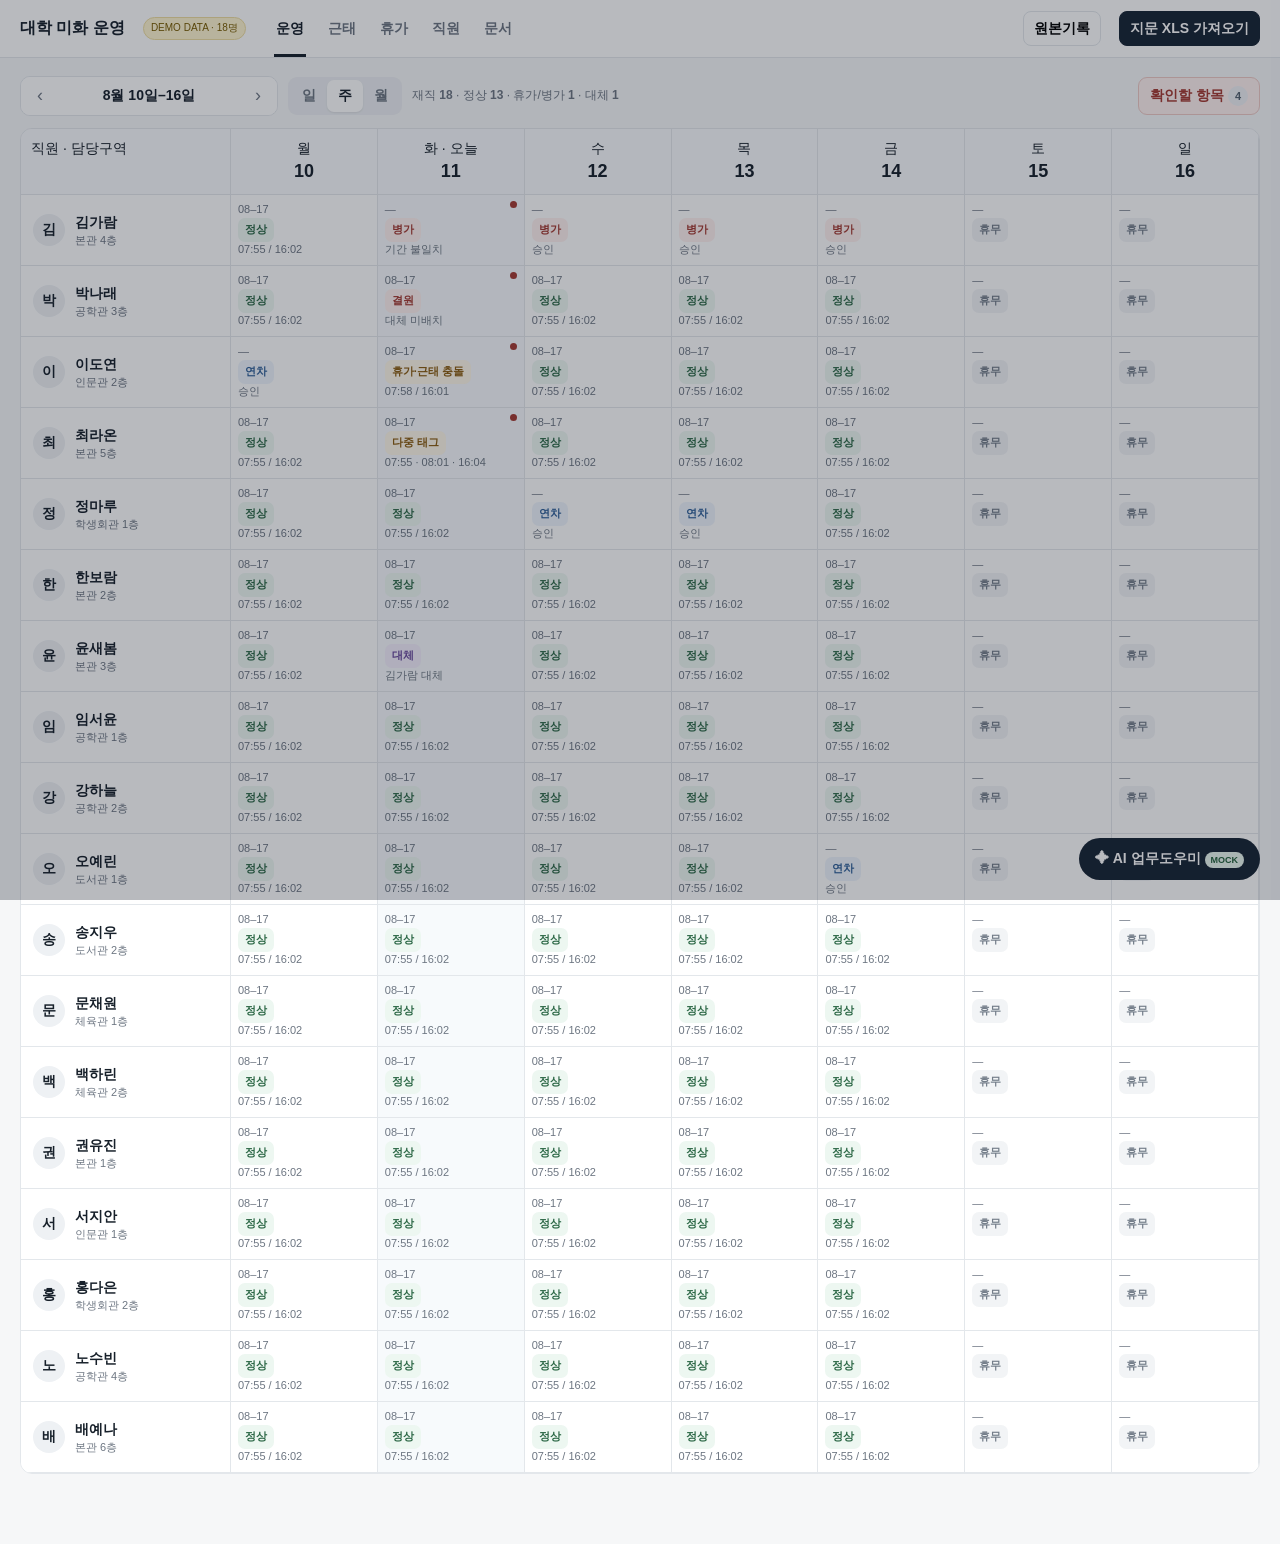
==== index.html @ 08e70015 "Add interactive ops console demo" ====
<!doctype html>
<html lang="ko">
<head>
<meta charset="utf-8">
<meta name="viewport" content="width=device-width,initial-scale=1">
<title>대학 미화 운영 · 공개 데모</title>
<style>
:root{--bg:#f6f7f8;--panel:#fff;--ink:#17202a;--muted:#6d7682;--line:#e3e7eb;--soft:#f8f9fb;--navy:#172433;--blue:#2f5f98;--bluebg:#edf4fb;--red:#a33a32;--redbg:#fff1ef;--amber:#8a5c10;--amberbg:#fff7e8;--green:#2c6846;--greenbg:#edf7f1;--purple:#68479b;--purplebg:#f3effb;--graybg:#f2f4f6}*{box-sizing:border-box}html,body{margin:0;background:var(--bg);color:var(--ink);font:14px/1.42 -apple-system,BlinkMacSystemFont,"Pretendard","Apple SD Gothic Neo","Malgun Gothic","Segoe UI",sans-serif}button,input,select,textarea{font:inherit}button{cursor:pointer}.top{position:sticky;top:0;z-index:40;min-height:58px;background:#fff;border-bottom:1px solid var(--line);display:flex;align-items:center;padding:0 20px;gap:18px}.brand{font-weight:850;font-size:16px;white-space:nowrap}.demo{font-size:10px;background:#fff5cf;color:#785b00;border:1px solid #eddda1;padding:3px 7px;border-radius:999px}.nav{display:flex;align-self:stretch}.nav button{border:0;background:transparent;padding:0 12px;color:var(--muted);font-weight:760;position:relative}.nav button.on{color:var(--ink)}.nav button.on:after{content:"";position:absolute;left:10px;right:10px;bottom:0;height:3px;background:var(--ink)}.spacer{flex:1}.topbtn,.btn{border:1px solid var(--line);background:#fff;border-radius:8px;padding:7px 10px;font-weight:750}.primary{background:var(--navy)!important;color:#fff!important;border-color:var(--navy)!important}.wrap{max-width:1540px;margin:auto;padding:18px 20px 70px}.page{display:none}.page.on{display:block}.toolbar{display:flex;align-items:center;gap:10px;margin-bottom:12px}.datebox{display:flex;align-items:center;background:#fff;border:1px solid var(--line);border-radius:10px;overflow:hidden;height:40px}.datebox button{border:0;background:#fff;width:38px;height:100%;font-size:18px;color:var(--muted)}.datebox strong{min-width:180px;text-align:center}.segment{display:flex;background:#eceff2;border-radius:9px;padding:3px}.segment button{border:0;background:transparent;border-radius:7px;padding:6px 11px;color:var(--muted);font-weight:750}.segment button.on{background:#fff;color:var(--ink);box-shadow:0 1px 2px rgba(0,0,0,.08)}.brief{font-size:12px;color:var(--muted)}.issuebtn{margin-left:auto;border:1px solid #edc9c4;background:var(--redbg);color:var(--red);border-radius:9px;padding:8px 11px;font-weight:800}.issuebtn.on{background:var(--red);color:#fff}.badge{display:inline-grid;place-items:center;min-width:20px;height:20px;border-radius:999px;font-size:11px;background:#edf0f3;color:#53606e;padding:0 6px}.panel{background:#fff;border:1px solid var(--line);border-radius:12px;overflow:hidden}.panelhead{display:flex;align-items:center;gap:12px;padding:13px 15px;border-bottom:1px solid var(--line)}.panelhead h1{font-size:15px;margin:0}.desc{font-size:12px;color:var(--muted)}.right{margin-left:auto;display:flex;gap:8px}.search{height:34px;border:1px solid var(--line);border-radius:8px;padding:0 10px}.board{overflow:auto}.weekgrid{min-width:1180px}.wrow{display:grid;grid-template-columns:210px repeat(7,minmax(132px,1fr));border-bottom:1px solid var(--line)}.whead{background:#fafbfc}.whead>div,.cell,.person{border-right:1px solid var(--line)}.whead>div{padding:10px;min-height:64px}.person{background:#fff;padding:10px 12px;display:flex;align-items:center;gap:10px;min-height:70px}.avatar{width:32px;height:32px;border-radius:50%;display:grid;place-items:center;background:#eef1f4;font-weight:850}.pname{font-weight:850}.zone,.shift,.punch,.sub{font-size:11px;color:var(--muted)}.dayhead{text-align:center}.dayhead .num{font-size:18px;font-weight:850}.cell{min-height:70px;padding:7px;position:relative;background:#fff}.today{background:#f7fafc!important}.pill,.tag{display:inline-flex;border-radius:7px;padding:4px 7px;font-size:11px;font-weight:800}.ok,.green{background:var(--greenbg);color:var(--green)}.leave,.blue{background:var(--bluebg);color:var(--blue)}.sick,.danger,.red{background:var(--redbg);color:var(--red)}.warn,.amber{background:var(--amberbg);color:var(--amber)}.replacement,.purple{background:var(--purplebg);color:var(--purple)}.off,.gray{background:var(--graybg);color:#737d89}.marker{position:absolute;right:7px;top:6px;width:7px;height:7px;border-radius:50%;background:var(--red)}.daily{display:grid;grid-template-columns:minmax(0,1fr) 290px}table{width:100%;border-collapse:collapse}th,td{padding:10px 11px;border-bottom:1px solid #edf0f3;text-align:left}th{font-size:11px;color:var(--muted);background:#fafbfc}.issueRow{background:#fffdfc}.dayaside{padding:15px;background:#fbfcfd}.statgrid{display:grid;grid-template-columns:1fr 1fr;gap:8px}.stat{background:#fff;border:1px solid var(--line);border-radius:9px;padding:10px}.stat b{font-size:19px;display:block}.todoitem{padding:9px 0;border-bottom:1px solid var(--line);font-size:12px}.monthwrap{padding:14px}.monthgrid{display:grid;grid-template-columns:repeat(7,1fr);border-top:1px solid var(--line);border-left:1px solid var(--line)}.mcell{min-height:100px;border-right:1px solid var(--line);border-bottom:1px solid var(--line);padding:8px;background:#fff}.mhead{min-height:auto;background:#fafbfc;text-align:center;font-size:11px;color:var(--muted)}.mnum{font-weight:850}.mchip{display:block;width:max-content;margin-top:4px;border-radius:5px;padding:3px 5px;font-size:10px}.summarybar{display:flex;border-bottom:1px solid var(--line)}.sum{padding:11px 15px;border-right:1px solid var(--line);min-width:105px}.sum b{display:block;font-size:18px}.sum span{font-size:11px;color:var(--muted)}.attgrid{overflow:auto}.attgrid table{min-width:1280px}.split{display:grid;grid-template-columns:minmax(0,1fr) 330px}.side{border-left:1px solid var(--line);padding:15px;background:#fbfcfd}.docgrid{display:grid;grid-template-columns:repeat(3,1fr);gap:10px;padding:14px}.doccard{border:1px solid var(--line);border-radius:10px;padding:13px}.docicon{width:34px;height:34px;border-radius:8px;background:#f0f3f6;display:grid;place-items:center;font-weight:850;margin-bottom:10px}.drawerwrap{position:fixed;inset:0;pointer-events:none;z-index:90}.drawerwrap.open{pointer-events:auto}.scrim{position:absolute;inset:0;background:rgba(16,24,40,.2)}.drawer{position:absolute;right:0;top:0;width:min(440px,100vw);height:100%;background:#fff;transform:translateX(100%);transition:.2s;display:flex;flex-direction:column}.drawerwrap.open .drawer{transform:none}.drawerhead{padding:18px;border-bottom:1px solid var(--line);display:flex}.close{margin-left:auto;border:0;background:transparent;font-size:24px}.drawerbody{padding:18px}.drawerfoot{margin-top:auto;border-top:1px solid var(--line);padding:14px 18px;display:flex;justify-content:flex-end;gap:8px}.box{border:1px solid var(--line);border-radius:9px;overflow:hidden}.kv{display:grid;grid-template-columns:105px 1fr}.kv div{padding:9px 10px;border-bottom:1px solid var(--line)}.kv .k{background:#fafbfc;color:var(--muted)}.alert{margin-top:14px;padding:11px;background:var(--redbg);border-left:3px solid var(--red)}#toast{position:fixed;left:50%;bottom:18px;transform:translateX(-50%);display:none;background:#172433;color:#fff;padding:8px 12px;border-radius:8px;z-index:120}.ai-fab{position:fixed;right:20px;bottom:20px;z-index:70;border:0;background:#172433;color:#fff;border-radius:999px;padding:11px 16px;font-weight:850}.free{font-size:9px;background:#e9f7ef;color:#24623c;border-radius:999px;padding:3px 6px}.ai-panel-wrap{position:fixed;inset:0;z-index:100;pointer-events:none}.ai-panel-wrap.open{pointer-events:auto}.ai-scrim{position:absolute;inset:0;background:rgba(17,24,39,.12)}.ai-panel{position:absolute;right:0;top:0;width:min(455px,100vw);height:100%;background:#fff;transform:translateX(100%);transition:.2s;display:flex;flex-direction:column}.ai-panel-wrap.open .ai-panel{transform:none}.ai-head{padding:14px 15px;border-bottom:1px solid var(--line)}.ai-head-top,.ai-provider{display:flex;align-items:center;gap:7px}.ai-provider{margin-top:10px}.provider-btn{border:1px solid var(--line);background:#fff;padding:6px 9px;border-radius:8px;font-size:11px;font-weight:800}.provider-btn.on{background:#f3f6f8}.local-state{margin-left:auto;font-size:10px;color:var(--green)}.ai-close{margin-left:auto;border:0;background:transparent;font-size:23px}.ai-context{padding:8px 13px;background:#fafbfc;border-bottom:1px solid var(--line)}.ctx{font-size:10px;border:1px solid var(--line);background:#fff;border-radius:999px;padding:3px 7px;margin-right:4px}.ai-chat{flex:1;overflow:auto;padding:14px}.msg{display:flex;margin-bottom:12px}.msg.user{justify-content:flex-end}.bubble{max-width:88%;padding:9px 11px;border-radius:12px;background:#f2f4f6}.msg.user .bubble{background:#172433;color:#fff}.tooltrace{margin:7px 0;border:1px solid var(--line);border-radius:8px;padding:7px;font-size:10px;color:var(--muted)}.ai-compose{border-top:1px solid var(--line);padding:10px}.quick{display:flex;gap:5px;overflow:auto;margin-bottom:7px}.quick button{white-space:nowrap;border:1px solid var(--line);background:#fff;border-radius:999px;padding:5px 8px;font-size:10px}.composebox{display:flex;gap:7px;border:1px solid var(--line);border-radius:10px;padding:7px}.composebox textarea{flex:1;border:0;outline:0;resize:none}.send{width:34px;border:0;border-radius:8px;background:#172433;color:#fff}.ai-note{font-size:9px;color:var(--muted);text-align:center;margin-top:6px}@media(max-width:900px){.top{flex-wrap:wrap;padding:8px 10px}.nav{order:3;width:100%;height:36px;overflow:auto}.nav button{white-space:nowrap}.topbtn{display:none}.wrap{padding:10px 10px 70px}.toolbar{flex-wrap:wrap}.brief{width:100%}.daily,.split{grid-template-columns:1fr}.side{border-left:0;border-top:1px solid var(--line)}.docgrid{grid-template-columns:1fr 1fr}}@media(max-width:620px){.panel{border-radius:0}.weekgrid{min-width:980px}.docgrid{grid-template-columns:1fr}.monthwrap{padding:8px}.mcell{min-height:72px;padding:5px}.mchip{font-size:9px}.summarybar{overflow:auto}.ai-panel{width:100vw}}
</style>
</head><body>
<header class="top"><div class="brand">대학 미화 운영</div><span class="demo">DEMO DATA · 18명</span><nav class="nav" id="topNav"><button class="on" data-page="ops">운영</button><button data-page="attendance">근태</button><button data-page="leave">휴가</button><button data-page="employees">직원</button><button data-page="docs">문서</button></nav><div class="spacer"></div><button class="topbtn" onclick="toast('원본 지문기록 보관함')">원본기록</button><button class="topbtn primary" onclick="toast('지문 XLS 가져오기')">지문 XLS 가져오기</button></header>
<main class="wrap">
<section class="page on" id="page-ops"><div class="toolbar"><div class="datebox"><button onclick="toast('이전 기간')">‹</button><strong id="periodTitle">8월 10일–16일</strong><button onclick="toast('다음 기간')">›</button></div><div class="segment" id="opsView"><button data-view="daily">일</button><button class="on" data-view="weekly">주</button><button data-view="monthly">월</button></div><div class="brief" id="opsBrief"></div><button class="issuebtn" id="issueBtn" onclick="toggleIssues()">확인할 항목 <span class="badge" id="issueCount">0</span></button></div><div id="opsContent"></div></section>
<section class="page" id="page-attendance"><div class="toolbar"><div class="datebox"><button onclick="toast('이전 달')">‹</button><strong>2026년 8월</strong><button onclick="toast('다음 달')">›</button></div><div class="brief">지문 원본 → 자동판정 → 관리자 보정 → 제출용 출근부</div><button class="issuebtn" onclick="toast('근태 이상만 필터')">이상 <span class="badge">7</span></button></div><section class="panel"><div class="summarybar"><div class="sum"><b>18</b><span>재직자</span></div><div class="sum"><b>386</b><span>정상 근무일</span></div><div class="sum"><b>12</b><span>연차</span></div><div class="sum"><b>8</b><span>병가</span></div><div class="sum"><b>7</b><span>확인 필요</span></div></div><div class="panelhead"><div><h1>8월 월간 근태</h1><div class="desc">직원별 월간 결과</div></div><div class="right"><button class="btn" onclick="toast('목업: 근태 검증 다시 실행')">검증 다시 실행</button><button class="btn primary" onclick="toast('목업: 출근부 XLS 생성')">출근부 XLS 생성</button></div></div><div class="attgrid" id="attendanceGrid"></div></section></section>
<section class="page" id="page-leave"><div class="toolbar"><div class="datebox"><button onclick="toast('이전 달')">‹</button><strong>2026년 8월</strong><button onclick="toast('다음 달')">›</button></div><div class="brief">신청 → 증빙 확인 → 승인 → 복귀</div><button class="btn primary" style="margin-left:auto" onclick="toast('새 휴가 등록')">+ 휴가 등록</button></div><section class="panel"><div class="summarybar"><div class="sum"><b>6</b><span>진행중</span></div><div class="sum"><b>2</b><span>승인대기</span></div><div class="sum"><b>1</b><span>증빙 불일치</span></div><div class="sum"><b>12.5일</b><span>8월 연차</span></div></div><div class="panelhead"><h1>휴가 · 병가</h1></div><table><thead><tr><th>직원</th><th>구분</th><th>기간</th><th>일수</th><th>증빙</th><th>상태</th></tr></thead><tbody><tr class="issueRow" onclick="openGeneric('김가람 · 병가','증빙기간 불일치','병가 신청 8/4~9/11 · 진단서 8/4~8/31','신청기간 또는 증빙기간을 확인해야 합니다.')"><td><b>김가람</b><div class="sub">본관 4층</div></td><td><span class="tag red">병가</span></td><td>8/4–9/11</td><td>39일</td><td>진단서 4주</td><td><span class="tag red">확인 필요</span></td></tr><tr><td><b>정마루</b></td><td><span class="tag blue">연차</span></td><td>8/12–8/13</td><td>2일</td><td>—</td><td><span class="tag green">승인</span></td></tr><tr><td><b>오예린</b></td><td><span class="tag blue">연차</span></td><td>8/14</td><td>1일</td><td>—</td><td><span class="tag green">승인</span></td></tr><tr><td><b>권유진</b></td><td><span class="tag blue">반차</span></td><td>8/18 오후</td><td>0.5일</td><td>—</td><td><span class="tag amber">승인대기</span></td></tr></tbody></table></section></section>
<section class="page" id="page-employees"><div class="toolbar"><div class="brief"><b>재직자 18명</b> · 대체인력 4명 · 퇴직자 3명</div><button class="btn primary" style="margin-left:auto" onclick="toast('직원 등록')">+ 직원 등록</button></div><section class="panel"><div class="panelhead"><h1>직원</h1></div><table><thead><tr><th>직원</th><th>담당구역</th><th>입사일</th><th>계약만료</th><th>연차 잔여</th><th>상태</th><th>지문슬롯</th></tr></thead><tbody id="employeeTable"></tbody></table></section></section>
<section class="page" id="page-docs"><section class="panel"><div class="panelhead"><h1>문서</h1></div><div class="docgrid"><div class="doccard"><div class="docicon">재</div><h3>재직증명서</h3><p>직원 선택 → 현재 인사정보로 생성</p><button class="btn primary" onclick="toast('재직증명서 생성')">생성</button></div><div class="doccard"><div class="docicon">근</div><h3>근로계약서</h3><p>조건 검토 후 생성</p><button class="btn" onclick="toast('계약서 검토')">검토</button></div><div class="doccard"><div class="docicon">휴</div><h3>휴가대장</h3><p>선택 월의 승인 휴가 XLS</p><button class="btn primary" onclick="toast('8월 휴가대장 생성')">생성</button></div><div class="doccard"><div class="docicon">대</div><h3>대체근무 확인서</h3><p>대체자·구역 자동 반영</p><button class="btn primary" onclick="toast('대체근무 확인서 생성')">생성</button></div><div class="doccard"><div class="docicon">출</div><h3>월 출근부</h3><p>검증 근태에서 XLS 생성</p><button class="btn primary" onclick="toast('월 출근부 생성')">생성</button></div><div class="doccard"><div class="docicon">입</div><h3>입사서류 패킷</h3><p>직원 기본정보 재사용</p><button class="btn" onclick="toast('입사서류 패킷')">열기</button></div></div></section></section>
</main>
<div class="drawerwrap" id="drawerWrap"><div class="scrim" onclick="closeDrawer()"></div><aside class="drawer"><div class="drawerhead"><div><h2 id="dtitle"></h2><p id="dsub"></p></div><button class="close" onclick="closeDrawer()">×</button></div><div class="drawerbody" id="dbody"></div><div class="drawerfoot" id="dfoot"></div></aside></div><div id="toast"></div>
<button class="ai-fab" onclick="openAI()">✦ AI 업무도우미 <span class="free">MOCK</span></button><div class="ai-panel-wrap" id="aiWrap"><div class="ai-scrim" onclick="closeAI()"></div><aside class="ai-panel"><div class="ai-head"><div class="ai-head-top"><h2>AI 업무도우미</h2><div class="local-state" id="localState">데모 응답</div><button class="ai-close" onclick="closeAI()">×</button></div><div class="ai-provider"><button class="provider-btn on" data-provider="claude" onclick="setProvider('claude')">Claude</button><button class="provider-btn" data-provider="codex" onclick="setProvider('codex')">GPT · Codex</button></div></div><div class="ai-context"><span class="ctx">운영</span><span class="ctx">직원 18명</span></div><div class="ai-chat" id="aiChat"><div class="msg ai"><div class="bubble">현재 목데이터를 기준으로 답합니다. 예: “오늘 결원 있어?”</div></div></div><div class="ai-compose"><div class="quick"><button onclick="askQuick('오늘 결원과 대체 현황 알려줘')">오늘 결원</button><button onclick="askQuick('확인 필요한 항목만 정리해줘')">확인 필요</button><button onclick="askQuick('김가람 병가에서 뭐가 문제야?')">병가 확인</button><button onclick="askQuick('오늘 업무 보고 문장 써줘')">업무보고</button></div><div class="composebox"><textarea id="aiInput" placeholder="예: 오늘 결원 있어?"></textarea><button class="send" onclick="sendAI()">↑</button></div><div class="ai-note">공개 데모 · 실제 Claude/GPT 연결 아님</div></div></aside></div>
<script>
const days=[{date:'8/10',dow:'월',num:10},{date:'8/11',dow:'화 · 오늘',num:11,today:true},{date:'8/12',dow:'수',num:12},{date:'8/13',dow:'목',num:13},{date:'8/14',dow:'금',num:14},{date:'8/15',dow:'토',num:15},{date:'8/16',dow:'일',num:16}];
function N(p='07:55 / 16:02'){return {type:'ok',label:'정상',punch:p,shift:'08–17'}}function L(){return {type:'leave',label:'연차',punch:'승인',shift:'—'}}function S(){return {type:'sick',label:'병가',punch:'승인',shift:'—'}}function R(p='대체근무'){return {type:'replacement',label:'대체',punch:p,shift:'08–17'}}function O(){return {type:'off',label:'휴무',punch:'',shift:'—'}}function I(type,label,punch,detail){return {type,label,punch,detail,issue:true,shift:type==='sick'?'—':'08–17'}}
const employees=[{name:'김가람',zone:'본관 4층',hire:'2024-03-01',end:'2026-12-31',leave:5,slot:'001',state:'병가',cells:[N(),I('sick','병가','기간 불일치','병가 신청 8/4~9/11 · 진단서 8/4~8/31'),S(),S(),S(),O(),O()]},{name:'박나래',zone:'공학관 3층',hire:'2023-09-01',end:'2026-12-31',leave:8.5,slot:'002',state:'재직',cells:[N(),I('danger','결원','대체 미배치','예정 08:00–17:00 · 지문 없음'),N(),N(),N(),O(),O()]},{name:'이도연',zone:'인문관 2층',hire:'2024-01-15',end:'2026-12-31',leave:6,slot:'003',state:'재직',cells:[L(),I('warn','휴가·근태 충돌','07:58 / 16:01','승인 연차 1일인데 지문기록 존재'),N(),N(),N(),O(),O()]},{name:'최라온',zone:'본관 5층',hire:'2022-06-01',end:'2026-12-31',leave:11,slot:'004',state:'재직',cells:[N(),I('warn','다중 태그','07:55 · 08:01 · 16:04','20분 이내 재태그 후보 포함 · 원본 보존'),N(),N(),N(),O(),O()]},{name:'정마루',zone:'학생회관 1층',hire:'2025-02-01',end:'2027-01-31',leave:4,slot:'005',state:'재직',cells:[N(),N(),L(),L(),N(),O(),O()]},{name:'한보람',zone:'본관 2층',hire:'2023-01-02',end:'2026-12-31',leave:9,slot:'006',state:'재직',cells:[N(),N(),N(),N(),N(),O(),O()]},{name:'윤새봄',zone:'본관 3층',hire:'2025-04-01',end:'2027-03-31',leave:3.5,slot:'007',state:'대체',cells:[N(),R('김가람 대체'),N(),N(),N(),O(),O()]},{name:'임서윤',zone:'공학관 1층',hire:'2024-07-01',end:'2026-12-31',leave:7,slot:'008',state:'재직',cells:[N(),N(),N(),N(),N(),O(),O()]},{name:'강하늘',zone:'공학관 2층',hire:'2021-03-01',end:'2026-12-31',leave:12,slot:'009',state:'재직',cells:[N(),N(),N(),N(),N(),O(),O()]},{name:'오예린',zone:'도서관 1층',hire:'2022-11-01',end:'2026-12-31',leave:4.5,slot:'010',state:'재직',cells:[N(),N(),N(),N(),L(),O(),O()]},{name:'송지우',zone:'도서관 2층',hire:'2024-05-01',end:'2026-12-31',leave:6,slot:'011',state:'재직',cells:[N(),N(),N(),N(),N(),O(),O()]},{name:'문채원',zone:'체육관 1층',hire:'2023-08-01',end:'2026-12-31',leave:8,slot:'012',state:'재직',cells:[N(),N(),N(),N(),N(),O(),O()]},{name:'백하린',zone:'체육관 2층',hire:'2025-01-01',end:'2026-12-31',leave:4,slot:'013',state:'재직',cells:[N(),N(),N(),N(),N(),O(),O()]},{name:'권유진',zone:'본관 1층',hire:'2020-03-01',end:'2026-12-31',leave:14,slot:'014',state:'재직',cells:[N(),N(),N(),N(),N(),O(),O()]},{name:'서지안',zone:'인문관 1층',hire:'2024-09-01',end:'2026-12-31',leave:6.5,slot:'015',state:'재직',cells:[N(),N(),N(),N(),N(),O(),O()]},{name:'홍다은',zone:'학생회관 2층',hire:'2022-04-01',end:'2026-12-31',leave:10,slot:'016',state:'재직',cells:[N(),N(),N(),N(),N(),O(),O()]},{name:'노수빈',zone:'공학관 4층',hire:'2025-06-01',end:'2027-05-31',leave:2,slot:'017',state:'재직',cells:[N(),N(),N(),N(),N(),O(),O()]},{name:'배예나',zone:'본관 6층',hire:'2021-12-01',end:'2026-12-31',leave:9.5,slot:'018',state:'재직',cells:[N(),N(),N(),N(),N(),O(),O()]}];
let opsMode='weekly',issuesOnly=false,selectedDay=1;function renderOps(){document.querySelectorAll('#opsView button').forEach(b=>b.classList.toggle('on',b.dataset.view===opsMode));document.getElementById('periodTitle').textContent=opsMode==='daily'?'8월 11일 화요일':opsMode==='weekly'?'8월 10일–16일':'2026년 8월';let c=employees.map(e=>e.cells[selectedDay]);document.getElementById('opsBrief').innerHTML=`재직 <b>18</b> · 정상 <b>${c.filter(x=>x.type==='ok').length}</b> · 휴가/병가 <b>${c.filter(x=>['leave','sick'].includes(x.type)).length}</b> · 대체 <b>${c.filter(x=>x.type==='replacement').length}</b>`;document.getElementById('issueCount').textContent=employees.reduce((n,e)=>n+e.cells.filter(x=>x.issue).length,0);document.getElementById('issueBtn').classList.toggle('on',issuesOnly);opsMode==='weekly'?renderWeekly():opsMode==='daily'?renderDaily():renderMonthly()}
function renderWeekly(){let list=employees.filter(e=>!issuesOnly||e.cells.some(c=>c.issue)),h='<section class="panel board"><div class="weekgrid"><div class="wrow whead"><div>직원 · 담당구역</div>';days.forEach(d=>h+=`<div class="dayhead ${d.today?'today':''}"><div>${d.dow}</div><div class="num">${d.num}</div></div>`);h+='</div>';list.forEach(e=>{h+=`<div class="wrow"><div class="person"><div class="avatar">${e.name[0]}</div><div><div class="pname">${e.name}</div><div class="zone">${e.zone}</div></div></div>`;e.cells.forEach((c,i)=>h+=`<div class="cell ${days[i].today?'today':''}" onclick='openCell(${JSON.stringify(e.name)},${JSON.stringify(e.zone)},${i},${JSON.stringify(c)})'>${c.issue?'<span class="marker"></span>':''}<div class="shift">${c.shift}</div><span class="pill ${c.type}">${c.label}</span><div class="punch">${c.punch||''}</div></div>`);h+='</div>'});document.getElementById('opsContent').innerHTML=h+'</div></section>'}
function renderDaily(){let rows=employees.filter(e=>!issuesOnly||e.cells[selectedDay].issue).sort((a,b)=>(b.cells[selectedDay].issue?1:0)-(a.cells[selectedDay].issue?1:0)),h='<section class="panel daily"><div><div class="panelhead"><h1>8월 11일 화요일</h1></div><table><thead><tr><th>직원</th><th>구역</th><th>예정</th><th>실제</th><th>상태</th></tr></thead><tbody>';rows.forEach(e=>{let c=e.cells[selectedDay];h+=`<tr class="${c.issue?'issueRow':''}" onclick='openCell(${JSON.stringify(e.name)},${JSON.stringify(e.zone)},${selectedDay},${JSON.stringify(c)})'><td><b>${e.name}</b></td><td>${e.zone}</td><td>${c.shift}</td><td>${c.punch||'—'}</td><td><span class="tag ${c.issue?'red':c.type==='ok'?'green':c.type==='replacement'?'purple':'amber'}">${c.label}</span></td></tr>`});h+='</tbody></table></div><aside class="dayaside"><div class="statgrid"><div class="stat"><b>18</b><span>예정 인원</span></div><div class="stat"><b>4</b><span>확인 필요</span></div><div class="stat"><b>1</b><span>병가</span></div><div class="stat"><b>1</b><span>대체</span></div></div><div class="todoitem"><b>김가람</b><br>병가 기간 확인</div><div class="todoitem"><b>박나래</b><br>대체인력 배정</div><div class="todoitem"><b>이도연</b><br>휴가·근태 충돌 확인</div><div class="todoitem"><b>최라온</b><br>다중태그 확인</div></aside></section>';document.getElementById('opsContent').innerHTML=h}
const monthStats={3:{leave:1},4:{leave:2},5:{issue:1},10:{leave:1},11:{issue:4,replace:1},12:{leave:1},13:{leave:1},14:{leave:1},17:{issue:1},18:{leave:1},20:{sick:1},21:{sick:1},24:{issue:2},27:{leave:1},28:{leave:1},31:{issue:1}};function renderMonthly(){let h='<section class="panel"><div class="monthwrap"><div class="monthgrid">';['일','월','화','수','목','금','토'].forEach(d=>h+=`<div class="mcell mhead">${d}</div>`);for(let i=0;i<6;i++)h+='<div class="mcell"></div>';for(let d=1;d<=31;d++){let s=monthStats[d]||{};h+=`<div class="mcell ${d===11?'today':''}"><div class="mnum">${d}</div>${s.issue?`<span class="mchip red">확인 ${s.issue}</span>`:''}${s.leave?`<span class="mchip blue">휴가 ${s.leave}</span>`:''}${s.sick?`<span class="mchip red">병가 ${s.sick}</span>`:''}${s.replace?`<span class="mchip purple">대체 ${s.replace}</span>`:''}</div>`}document.getElementById('opsContent').innerHTML=h+'</div></div></section>'}
document.querySelectorAll('#opsView button').forEach(b=>b.onclick=()=>{opsMode=b.dataset.view;renderOps()});function toggleIssues(){issuesOnly=!issuesOnly;renderOps()}
function renderAttendance(){let h='<table><thead><tr><th>직원</th>';for(let d=1;d<=31;d++)h+=`<th>${d}</th>`;h+='<th>확인</th></tr></thead><tbody>';employees.slice(0,10).forEach((e,idx)=>{h+=`<tr><td><b>${e.name}</b></td>`;for(let d=1;d<=31;d++){let v=(new Date(2026,7,d).getDay()===0||new Date(2026,7,d).getDay()===6)?'—':'정';if(idx===0&&d>=4&&d<=14)v='병';if(idx===2&&d===11)v='!';if(idx===4&&(d===12||d===13))v='휴';if(idx===9&&d===14)v='휴';h+=`<td onclick="toast('${e.name} · 8/${d}')">${v}</td>`}h+=`<td>${idx<4?1:0}</td></tr>`});document.getElementById('attendanceGrid').innerHTML=h+'</tbody></table>'}
function renderEmployees(){document.getElementById('employeeTable').innerHTML=employees.map(e=>`<tr onclick="openGeneric('${e.name}','${e.zone}','입사 ${e.hire} · 계약 ${e.end}','연차 ${e.leave}일 · 지문 ${e.slot}')"><td><b>${e.name}</b></td><td>${e.zone}</td><td>${e.hire}</td><td>${e.end}</td><td>${e.leave}일</td><td><span class="tag ${e.state==='병가'?'red':e.state==='대체'?'purple':'green'}">${e.state}</span></td><td>${e.slot}</td></tr>`).join('')}
document.querySelectorAll('#topNav button').forEach(b=>b.onclick=()=>{document.querySelectorAll('#topNav button').forEach(x=>x.classList.remove('on'));b.classList.add('on');document.querySelectorAll('.page').forEach(p=>p.classList.remove('on'));document.getElementById('page-'+b.dataset.page).classList.add('on')});
function openCell(name,zone,i,c){dtitle.textContent=name;dsub.textContent=`${days[i].date} · ${zone}`;dbody.innerHTML=`<div class="box"><div class="kv"><div class="k">예정</div><div>${c.shift}</div><div class="k">상태</div><div><b>${c.label}</b></div><div class="k">기록</div><div>${c.punch||'—'}</div></div></div>${c.issue?`<div class="alert"><b>확인 필요</b><br>${c.detail}</div>`:''}`;dfoot.innerHTML='<button class="btn" onclick="closeDrawer()">닫기</button><button class="btn primary" onclick="toast(\'목업: 조치\')">조치하기</button>';drawerWrap.classList.add('open')}function openGeneric(title,sub,main,note){dtitle.textContent=title;dsub.textContent=sub;dbody.innerHTML=`<div class="box"><div class="kv"><div class="k">정보</div><div>${main}</div><div class="k">메모</div><div>${note}</div></div></div>`;drawerWrap.classList.add('open')}function closeDrawer(){drawerWrap.classList.remove('open')}function toast(t){let e=document.getElementById('toast');e.textContent=t;e.style.display='block';setTimeout(()=>e.style.display='none',1200)}
function openAI(){aiWrap.classList.add('open')}function closeAI(){aiWrap.classList.remove('open')}function setProvider(p){document.querySelectorAll('.provider-btn').forEach(b=>b.classList.toggle('on',b.dataset.provider===p));localState.textContent=p==='claude'?'Claude 데모':'GPT/Codex 데모'}function askQuick(q){aiInput.value=q;sendAI()}function sendAI(){let q=aiInput.value.trim();if(!q)return;aiChat.innerHTML+=`<div class="msg user"><div class="bubble">${q}</div></div>`;aiInput.value='';let a='현재 목데이터 기준으로 확인했습니다.',tool='get_current_view()';if(q.includes('결원')||q.includes('대체')){a='오늘 미배치 결원은 <b>1건</b>입니다. 박나래 담당 공학관 3층에 대체인력이 아직 배정되지 않았습니다.';tool='get_replacement_status()'}else if(q.includes('확인')){a='<b>4건</b>입니다. 김가람 병가 증빙기간, 박나래 결원, 이도연 휴가·근태 충돌, 최라온 다중 태그입니다.';tool='get_issues()'}else if(q.includes('김가람')||q.includes('병가')){a='김가람의 병가 신청은 8/4–9/11인데 진단서는 8/4–8/31까지입니다. 추가 증빙 또는 신청기간 정정이 필요합니다.';tool='get_leave(김가람)'}else if(q.includes('보고')){a='<b>업무보고 초안</b><br>8월 11일 병가 증빙 불일치 1건, 결원·대체 미배치 1건, 휴가·근태 충돌 1건, 다중 지문기록 1건을 확인하여 조치 중입니다.';tool='get_daily_summary()'}setTimeout(()=>{aiChat.innerHTML+=`<div class="msg ai"><div class="bubble"><div class="tooltrace">${tool}</div>${a}</div></div>`;aiChat.scrollTop=aiChat.scrollHeight},180)}aiInput.addEventListener('keydown',e=>{if(e.key==='Enter'&&!e.shiftKey){e.preventDefault();sendAI()}});renderOps();renderAttendance();renderEmployees();
</script></body></html>
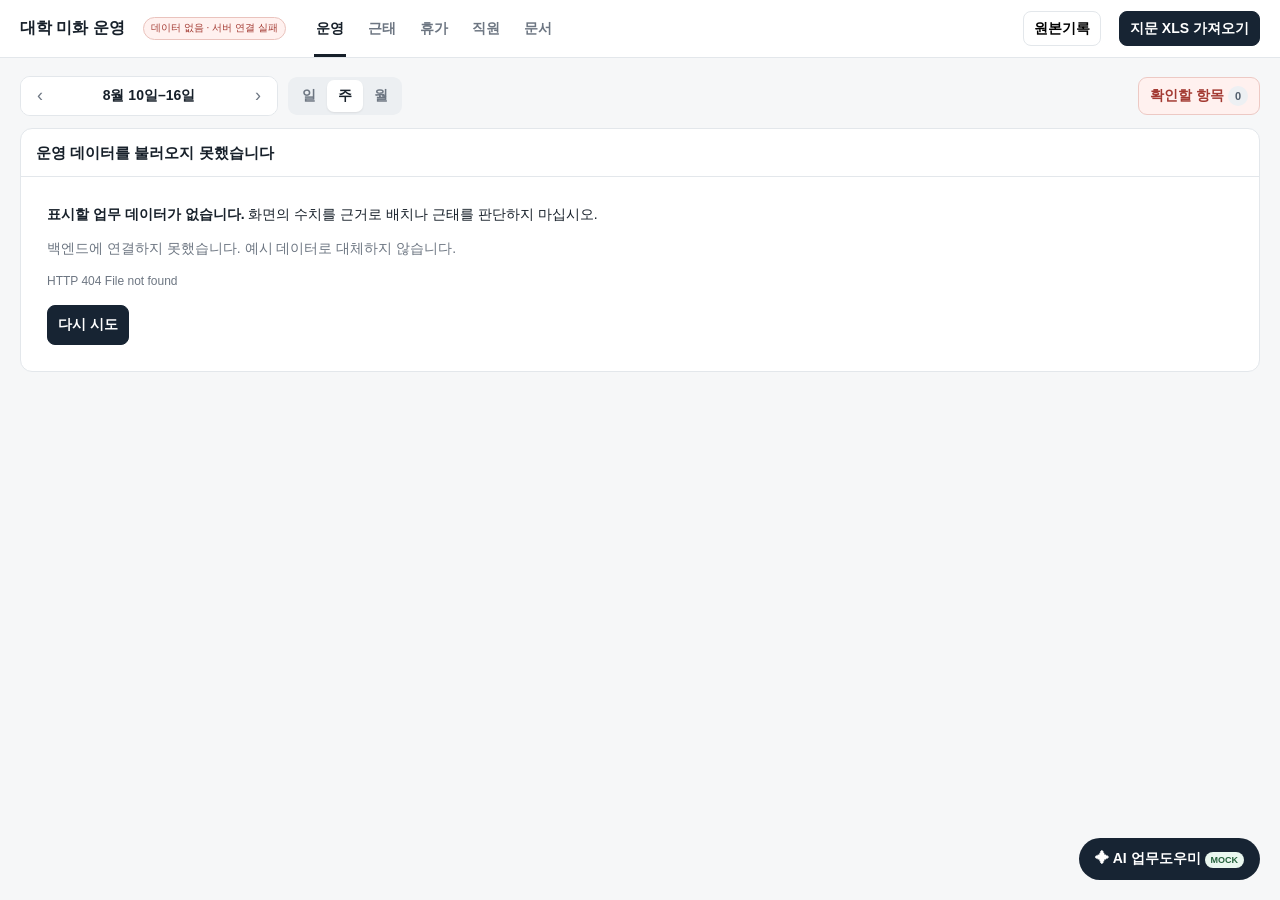
==== commit d7cfb9fc: "feat(phase2): serve the console from the backend, with explicit data modes The UI is unchanged; its " ====
--- a/index.html
+++ b/index.html
@@ -7,6 +7,7 @@
 <style>
 :root{--bg:#f6f7f8;--panel:#fff;--ink:#17202a;--muted:#6d7682;--line:#e3e7eb;--soft:#f8f9fb;--navy:#172433;--blue:#2f5f98;--bluebg:#edf4fb;--red:#a33a32;--redbg:#fff1ef;--amber:#8a5c10;--amberbg:#fff7e8;--green:#2c6846;--greenbg:#edf7f1;--purple:#68479b;--purplebg:#f3effb;--graybg:#f2f4f6}*{box-sizing:border-box}html,body{margin:0;background:var(--bg);color:var(--ink);font:14px/1.42 -apple-system,BlinkMacSystemFont,"Pretendard","Apple SD Gothic Neo","Malgun Gothic","Segoe UI",sans-serif}button,input,select,textarea{font:inherit}button{cursor:pointer}.top{position:sticky;top:0;z-index:40;min-height:58px;background:#fff;border-bottom:1px solid var(--line);display:flex;align-items:center;padding:0 20px;gap:18px}.brand{font-weight:850;font-size:16px;white-space:nowrap}.demo{font-size:10px;background:#fff5cf;color:#785b00;border:1px solid #eddda1;padding:3px 7px;border-radius:999px}.nav{display:flex;align-self:stretch}.nav button{border:0;background:transparent;padding:0 12px;color:var(--muted);font-weight:760;position:relative}.nav button.on{color:var(--ink)}.nav button.on:after{content:"";position:absolute;left:10px;right:10px;bottom:0;height:3px;background:var(--ink)}.spacer{flex:1}.topbtn,.btn{border:1px solid var(--line);background:#fff;border-radius:8px;padding:7px 10px;font-weight:750}.primary{background:var(--navy)!important;color:#fff!important;border-color:var(--navy)!important}.wrap{max-width:1540px;margin:auto;padding:18px 20px 70px}.page{display:none}.page.on{display:block}.toolbar{display:flex;align-items:center;gap:10px;margin-bottom:12px}.datebox{display:flex;align-items:center;background:#fff;border:1px solid var(--line);border-radius:10px;overflow:hidden;height:40px}.datebox button{border:0;background:#fff;width:38px;height:100%;font-size:18px;color:var(--muted)}.datebox strong{min-width:180px;text-align:center}.segment{display:flex;background:#eceff2;border-radius:9px;padding:3px}.segment button{border:0;background:transparent;border-radius:7px;padding:6px 11px;color:var(--muted);font-weight:750}.segment button.on{background:#fff;color:var(--ink);box-shadow:0 1px 2px rgba(0,0,0,.08)}.brief{font-size:12px;color:var(--muted)}.issuebtn{margin-left:auto;border:1px solid #edc9c4;background:var(--redbg);color:var(--red);border-radius:9px;padding:8px 11px;font-weight:800}.issuebtn.on{background:var(--red);color:#fff}.badge{display:inline-grid;place-items:center;min-width:20px;height:20px;border-radius:999px;font-size:11px;background:#edf0f3;color:#53606e;padding:0 6px}.panel{background:#fff;border:1px solid var(--line);border-radius:12px;overflow:hidden}.panelhead{display:flex;align-items:center;gap:12px;padding:13px 15px;border-bottom:1px solid var(--line)}.panelhead h1{font-size:15px;margin:0}.desc{font-size:12px;color:var(--muted)}.right{margin-left:auto;display:flex;gap:8px}.search{height:34px;border:1px solid var(--line);border-radius:8px;padding:0 10px}.board{overflow:auto}.weekgrid{min-width:1180px}.wrow{display:grid;grid-template-columns:210px repeat(7,minmax(132px,1fr));border-bottom:1px solid var(--line)}.whead{background:#fafbfc}.whead>div,.cell,.person{border-right:1px solid var(--line)}.whead>div{padding:10px;min-height:64px}.person{background:#fff;padding:10px 12px;display:flex;align-items:center;gap:10px;min-height:70px}.avatar{width:32px;height:32px;border-radius:50%;display:grid;place-items:center;background:#eef1f4;font-weight:850}.pname{font-weight:850}.zone,.shift,.punch,.sub{font-size:11px;color:var(--muted)}.dayhead{text-align:center}.dayhead .num{font-size:18px;font-weight:850}.cell{min-height:70px;padding:7px;position:relative;background:#fff}.today{background:#f7fafc!important}.pill,.tag{display:inline-flex;border-radius:7px;padding:4px 7px;font-size:11px;font-weight:800}.ok,.green{background:var(--greenbg);color:var(--green)}.leave,.blue{background:var(--bluebg);color:var(--blue)}.sick,.danger,.red{background:var(--redbg);color:var(--red)}.warn,.amber{background:var(--amberbg);color:var(--amber)}.replacement,.purple{background:var(--purplebg);color:var(--purple)}.off,.gray{background:var(--graybg);color:#737d89}.marker{position:absolute;right:7px;top:6px;width:7px;height:7px;border-radius:50%;background:var(--red)}.daily{display:grid;grid-template-columns:minmax(0,1fr) 290px}table{width:100%;border-collapse:collapse}th,td{padding:10px 11px;border-bottom:1px solid #edf0f3;text-align:left}th{font-size:11px;color:var(--muted);background:#fafbfc}.issueRow{background:#fffdfc}.dayaside{padding:15px;background:#fbfcfd}.statgrid{display:grid;grid-template-columns:1fr 1fr;gap:8px}.stat{background:#fff;border:1px solid var(--line);border-radius:9px;padding:10px}.stat b{font-size:19px;display:block}.todoitem{padding:9px 0;border-bottom:1px solid var(--line);font-size:12px}.monthwrap{padding:14px}.monthgrid{display:grid;grid-template-columns:repeat(7,1fr);border-top:1px solid var(--line);border-left:1px solid var(--line)}.mcell{min-height:100px;border-right:1px solid var(--line);border-bottom:1px solid var(--line);padding:8px;background:#fff}.mhead{min-height:auto;background:#fafbfc;text-align:center;font-size:11px;color:var(--muted)}.mnum{font-weight:850}.mchip{display:block;width:max-content;margin-top:4px;border-radius:5px;padding:3px 5px;font-size:10px}.summarybar{display:flex;border-bottom:1px solid var(--line)}.sum{padding:11px 15px;border-right:1px solid var(--line);min-width:105px}.sum b{display:block;font-size:18px}.sum span{font-size:11px;color:var(--muted)}.attgrid{overflow:auto}.attgrid table{min-width:1280px}.split{display:grid;grid-template-columns:minmax(0,1fr) 330px}.side{border-left:1px solid var(--line);padding:15px;background:#fbfcfd}.docgrid{display:grid;grid-template-columns:repeat(3,1fr);gap:10px;padding:14px}.doccard{border:1px solid var(--line);border-radius:10px;padding:13px}.docicon{width:34px;height:34px;border-radius:8px;background:#f0f3f6;display:grid;place-items:center;font-weight:850;margin-bottom:10px}.drawerwrap{position:fixed;inset:0;pointer-events:none;z-index:90}.drawerwrap.open{pointer-events:auto}.scrim{position:absolute;inset:0;background:rgba(16,24,40,.2)}.drawer{position:absolute;right:0;top:0;width:min(440px,100vw);height:100%;background:#fff;transform:translateX(100%);transition:.2s;display:flex;flex-direction:column}.drawerwrap.open .drawer{transform:none}.drawerhead{padding:18px;border-bottom:1px solid var(--line);display:flex}.close{margin-left:auto;border:0;background:transparent;font-size:24px}.drawerbody{padding:18px}.drawerfoot{margin-top:auto;border-top:1px solid var(--line);padding:14px 18px;display:flex;justify-content:flex-end;gap:8px}.box{border:1px solid var(--line);border-radius:9px;overflow:hidden}.kv{display:grid;grid-template-columns:105px 1fr}.kv div{padding:9px 10px;border-bottom:1px solid var(--line)}.kv .k{background:#fafbfc;color:var(--muted)}.alert{margin-top:14px;padding:11px;background:var(--redbg);border-left:3px solid var(--red)}#toast{position:fixed;left:50%;bottom:18px;transform:translateX(-50%);display:none;background:#172433;color:#fff;padding:8px 12px;border-radius:8px;z-index:120}.ai-fab{position:fixed;right:20px;bottom:20px;z-index:70;border:0;background:#172433;color:#fff;border-radius:999px;padding:11px 16px;font-weight:850}.free{font-size:9px;background:#e9f7ef;color:#24623c;border-radius:999px;padding:3px 6px}.ai-panel-wrap{position:fixed;inset:0;z-index:100;pointer-events:none}.ai-panel-wrap.open{pointer-events:auto}.ai-scrim{position:absolute;inset:0;background:rgba(17,24,39,.12)}.ai-panel{position:absolute;right:0;top:0;width:min(455px,100vw);height:100%;background:#fff;transform:translateX(100%);transition:.2s;display:flex;flex-direction:column}.ai-panel-wrap.open .ai-panel{transform:none}.ai-head{padding:14px 15px;border-bottom:1px solid var(--line)}.ai-head-top,.ai-provider{display:flex;align-items:center;gap:7px}.ai-provider{margin-top:10px}.provider-btn{border:1px solid var(--line);background:#fff;padding:6px 9px;border-radius:8px;font-size:11px;font-weight:800}.provider-btn.on{background:#f3f6f8}.local-state{margin-left:auto;font-size:10px;color:var(--green)}.ai-close{margin-left:auto;border:0;background:transparent;font-size:23px}.ai-context{padding:8px 13px;background:#fafbfc;border-bottom:1px solid var(--line)}.ctx{font-size:10px;border:1px solid var(--line);background:#fff;border-radius:999px;padding:3px 7px;margin-right:4px}.ai-chat{flex:1;overflow:auto;padding:14px}.msg{display:flex;margin-bottom:12px}.msg.user{justify-content:flex-end}.bubble{max-width:88%;padding:9px 11px;border-radius:12px;background:#f2f4f6}.msg.user .bubble{background:#172433;color:#fff}.tooltrace{margin:7px 0;border:1px solid var(--line);border-radius:8px;padding:7px;font-size:10px;color:var(--muted)}.ai-compose{border-top:1px solid var(--line);padding:10px}.quick{display:flex;gap:5px;overflow:auto;margin-bottom:7px}.quick button{white-space:nowrap;border:1px solid var(--line);background:#fff;border-radius:999px;padding:5px 8px;font-size:10px}.composebox{display:flex;gap:7px;border:1px solid var(--line);border-radius:10px;padding:7px}.composebox textarea{flex:1;border:0;outline:0;resize:none}.send{width:34px;border:0;border-radius:8px;background:#172433;color:#fff}.ai-note{font-size:9px;color:var(--muted);text-align:center;margin-top:6px}@media(max-width:900px){.top{flex-wrap:wrap;padding:8px 10px}.nav{order:3;width:100%;height:36px;overflow:auto}.nav button{white-space:nowrap}.topbtn{display:none}.wrap{padding:10px 10px 70px}.toolbar{flex-wrap:wrap}.brief{width:100%}.daily,.split{grid-template-columns:1fr}.side{border-left:0;border-top:1px solid var(--line)}.docgrid{grid-template-columns:1fr 1fr}}@media(max-width:620px){.panel{border-radius:0}.weekgrid{min-width:980px}.docgrid{grid-template-columns:1fr}.monthwrap{padding:8px}.mcell{min-height:72px;padding:5px}.mchip{font-size:9px}.summarybar{overflow:auto}.ai-panel{width:100vw}}
 </style>
+<link rel="stylesheet" href="./profile.css">
 </head><body>
 <header class="top"><div class="brand">대학 미화 운영</div><span class="demo">DEMO DATA · 18명</span><nav class="nav" id="topNav"><button class="on" data-page="ops">운영</button><button data-page="attendance">근태</button><button data-page="leave">휴가</button><button data-page="employees">직원</button><button data-page="docs">문서</button></nav><div class="spacer"></div><button class="topbtn" onclick="toast('원본 지문기록 보관함')">원본기록</button><button class="topbtn primary" onclick="toast('지문 XLS 가져오기')">지문 XLS 가져오기</button></header>
 <main class="wrap">
@@ -19,17 +20,21 @@
 <div class="drawerwrap" id="drawerWrap"><div class="scrim" onclick="closeDrawer()"></div><aside class="drawer"><div class="drawerhead"><div><h2 id="dtitle"></h2><p id="dsub"></p></div><button class="close" onclick="closeDrawer()">×</button></div><div class="drawerbody" id="dbody"></div><div class="drawerfoot" id="dfoot"></div></aside></div><div id="toast"></div>
 <button class="ai-fab" onclick="openAI()">✦ AI 업무도우미 <span class="free">MOCK</span></button><div class="ai-panel-wrap" id="aiWrap"><div class="ai-scrim" onclick="closeAI()"></div><aside class="ai-panel"><div class="ai-head"><div class="ai-head-top"><h2>AI 업무도우미</h2><div class="local-state" id="localState">데모 응답</div><button class="ai-close" onclick="closeAI()">×</button></div><div class="ai-provider"><button class="provider-btn on" data-provider="claude" onclick="setProvider('claude')">Claude</button><button class="provider-btn" data-provider="codex" onclick="setProvider('codex')">GPT · Codex</button></div></div><div class="ai-context"><span class="ctx">운영</span><span class="ctx">직원 18명</span></div><div class="ai-chat" id="aiChat"><div class="msg ai"><div class="bubble">현재 목데이터를 기준으로 답합니다. 예: “오늘 결원 있어?”</div></div></div><div class="ai-compose"><div class="quick"><button onclick="askQuick('오늘 결원과 대체 현황 알려줘')">오늘 결원</button><button onclick="askQuick('확인 필요한 항목만 정리해줘')">확인 필요</button><button onclick="askQuick('김가람 병가에서 뭐가 문제야?')">병가 확인</button><button onclick="askQuick('오늘 업무 보고 문장 써줘')">업무보고</button></div><div class="composebox"><textarea id="aiInput" placeholder="예: 오늘 결원 있어?"></textarea><button class="send" onclick="sendAI()">↑</button></div><div class="ai-note">공개 데모 · 실제 Claude/GPT 연결 아님</div></div></aside></div>
 <script>
-const days=[{date:'8/10',dow:'월',num:10},{date:'8/11',dow:'화 · 오늘',num:11,today:true},{date:'8/12',dow:'수',num:12},{date:'8/13',dow:'목',num:13},{date:'8/14',dow:'금',num:14},{date:'8/15',dow:'토',num:15},{date:'8/16',dow:'일',num:16}];
-function N(p='07:55 / 16:02'){return {type:'ok',label:'정상',punch:p,shift:'08–17'}}function L(){return {type:'leave',label:'연차',punch:'승인',shift:'—'}}function S(){return {type:'sick',label:'병가',punch:'승인',shift:'—'}}function R(p='대체근무'){return {type:'replacement',label:'대체',punch:p,shift:'08–17'}}function O(){return {type:'off',label:'휴무',punch:'',shift:'—'}}function I(type,label,punch,detail){return {type,label,punch,detail,issue:true,shift:type==='sick'?'—':'08–17'}}
-const employees=[{name:'김가람',zone:'본관 4층',hire:'2024-03-01',end:'2026-12-31',leave:5,slot:'001',state:'병가',cells:[N(),I('sick','병가','기간 불일치','병가 신청 8/4~9/11 · 진단서 8/4~8/31'),S(),S(),S(),O(),O()]},{name:'박나래',zone:'공학관 3층',hire:'2023-09-01',end:'2026-12-31',leave:8.5,slot:'002',state:'재직',cells:[N(),I('danger','결원','대체 미배치','예정 08:00–17:00 · 지문 없음'),N(),N(),N(),O(),O()]},{name:'이도연',zone:'인문관 2층',hire:'2024-01-15',end:'2026-12-31',leave:6,slot:'003',state:'재직',cells:[L(),I('warn','휴가·근태 충돌','07:58 / 16:01','승인 연차 1일인데 지문기록 존재'),N(),N(),N(),O(),O()]},{name:'최라온',zone:'본관 5층',hire:'2022-06-01',end:'2026-12-31',leave:11,slot:'004',state:'재직',cells:[N(),I('warn','다중 태그','07:55 · 08:01 · 16:04','20분 이내 재태그 후보 포함 · 원본 보존'),N(),N(),N(),O(),O()]},{name:'정마루',zone:'학생회관 1층',hire:'2025-02-01',end:'2027-01-31',leave:4,slot:'005',state:'재직',cells:[N(),N(),L(),L(),N(),O(),O()]},{name:'한보람',zone:'본관 2층',hire:'2023-01-02',end:'2026-12-31',leave:9,slot:'006',state:'재직',cells:[N(),N(),N(),N(),N(),O(),O()]},{name:'윤새봄',zone:'본관 3층',hire:'2025-04-01',end:'2027-03-31',leave:3.5,slot:'007',state:'대체',cells:[N(),R('김가람 대체'),N(),N(),N(),O(),O()]},{name:'임서윤',zone:'공학관 1층',hire:'2024-07-01',end:'2026-12-31',leave:7,slot:'008',state:'재직',cells:[N(),N(),N(),N(),N(),O(),O()]},{name:'강하늘',zone:'공학관 2층',hire:'2021-03-01',end:'2026-12-31',leave:12,slot:'009',state:'재직',cells:[N(),N(),N(),N(),N(),O(),O()]},{name:'오예린',zone:'도서관 1층',hire:'2022-11-01',end:'2026-12-31',leave:4.5,slot:'010',state:'재직',cells:[N(),N(),N(),N(),L(),O(),O()]},{name:'송지우',zone:'도서관 2층',hire:'2024-05-01',end:'2026-12-31',leave:6,slot:'011',state:'재직',cells:[N(),N(),N(),N(),N(),O(),O()]},{name:'문채원',zone:'체육관 1층',hire:'2023-08-01',end:'2026-12-31',leave:8,slot:'012',state:'재직',cells:[N(),N(),N(),N(),N(),O(),O()]},{name:'백하린',zone:'체육관 2층',hire:'2025-01-01',end:'2026-12-31',leave:4,slot:'013',state:'재직',cells:[N(),N(),N(),N(),N(),O(),O()]},{name:'권유진',zone:'본관 1층',hire:'2020-03-01',end:'2026-12-31',leave:14,slot:'014',state:'재직',cells:[N(),N(),N(),N(),N(),O(),O()]},{name:'서지안',zone:'인문관 1층',hire:'2024-09-01',end:'2026-12-31',leave:6.5,slot:'015',state:'재직',cells:[N(),N(),N(),N(),N(),O(),O()]},{name:'홍다은',zone:'학생회관 2층',hire:'2022-04-01',end:'2026-12-31',leave:10,slot:'016',state:'재직',cells:[N(),N(),N(),N(),N(),O(),O()]},{name:'노수빈',zone:'공학관 4층',hire:'2025-06-01',end:'2027-05-31',leave:2,slot:'017',state:'재직',cells:[N(),N(),N(),N(),N(),O(),O()]},{name:'배예나',zone:'본관 6층',hire:'2021-12-01',end:'2026-12-31',leave:9.5,slot:'018',state:'재직',cells:[N(),N(),N(),N(),N(),O(),O()]}];
-let opsMode='weekly',issuesOnly=false,selectedDay=1;function renderOps(){document.querySelectorAll('#opsView button').forEach(b=>b.classList.toggle('on',b.dataset.view===opsMode));document.getElementById('periodTitle').textContent=opsMode==='daily'?'8월 11일 화요일':opsMode==='weekly'?'8월 10일–16일':'2026년 8월';let c=employees.map(e=>e.cells[selectedDay]);document.getElementById('opsBrief').innerHTML=`재직 <b>18</b> · 정상 <b>${c.filter(x=>x.type==='ok').length}</b> · 휴가/병가 <b>${c.filter(x=>['leave','sick'].includes(x.type)).length}</b> · 대체 <b>${c.filter(x=>x.type==='replacement').length}</b>`;document.getElementById('issueCount').textContent=employees.reduce((n,e)=>n+e.cells.filter(x=>x.issue).length,0);document.getElementById('issueBtn').classList.toggle('on',issuesOnly);opsMode==='weekly'?renderWeekly():opsMode==='daily'?renderDaily():renderMonthly()}
+// Operations data is loaded by data-source.js: from the API in operational
+// mode, or from the generated snapshot in the public demo. It is never both.
+let days=[];
+let employees=[];
+let opsMode='weekly',issuesOnly=false,selectedDay=1;function renderOps(){document.querySelectorAll('#opsView button').forEach(b=>b.classList.toggle('on',b.dataset.view===opsMode));document.getElementById('periodTitle').textContent=periodTitleFor(opsMode);let c=employees.map(e=>e.cells[selectedDay]);document.getElementById('opsBrief').innerHTML=`재직 <b>18</b> · 정상 <b>${c.filter(x=>x.type==='ok').length}</b> · 휴가/병가 <b>${c.filter(x=>['leave','sick'].includes(x.type)).length}</b> · 대체 <b>${c.filter(x=>x.type==='replacement').length}</b>`;document.getElementById('issueCount').textContent=employees.reduce((n,e)=>n+e.cells.filter(x=>x.issue).length,0);document.getElementById('issueBtn').classList.toggle('on',issuesOnly);opsMode==='weekly'?renderWeekly():opsMode==='daily'?renderDaily():renderMonthly()}
 function renderWeekly(){let list=employees.filter(e=>!issuesOnly||e.cells.some(c=>c.issue)),h='<section class="panel board"><div class="weekgrid"><div class="wrow whead"><div>직원 · 담당구역</div>';days.forEach(d=>h+=`<div class="dayhead ${d.today?'today':''}"><div>${d.dow}</div><div class="num">${d.num}</div></div>`);h+='</div>';list.forEach(e=>{h+=`<div class="wrow"><div class="person"><div class="avatar">${e.name[0]}</div><div><div class="pname">${e.name}</div><div class="zone">${e.zone}</div></div></div>`;e.cells.forEach((c,i)=>h+=`<div class="cell ${days[i].today?'today':''}" onclick='openCell(${JSON.stringify(e.name)},${JSON.stringify(e.zone)},${i},${JSON.stringify(c)})'>${c.issue?'<span class="marker"></span>':''}<div class="shift">${c.shift}</div><span class="pill ${c.type}">${c.label}</span><div class="punch">${c.punch||''}</div></div>`);h+='</div>'});document.getElementById('opsContent').innerHTML=h+'</div></section>'}
 function renderDaily(){let rows=employees.filter(e=>!issuesOnly||e.cells[selectedDay].issue).sort((a,b)=>(b.cells[selectedDay].issue?1:0)-(a.cells[selectedDay].issue?1:0)),h='<section class="panel daily"><div><div class="panelhead"><h1>8월 11일 화요일</h1></div><table><thead><tr><th>직원</th><th>구역</th><th>예정</th><th>실제</th><th>상태</th></tr></thead><tbody>';rows.forEach(e=>{let c=e.cells[selectedDay];h+=`<tr class="${c.issue?'issueRow':''}" onclick='openCell(${JSON.stringify(e.name)},${JSON.stringify(e.zone)},${selectedDay},${JSON.stringify(c)})'><td><b>${e.name}</b></td><td>${e.zone}</td><td>${c.shift}</td><td>${c.punch||'—'}</td><td><span class="tag ${c.issue?'red':c.type==='ok'?'green':c.type==='replacement'?'purple':'amber'}">${c.label}</span></td></tr>`});h+='</tbody></table></div><aside class="dayaside"><div class="statgrid"><div class="stat"><b>18</b><span>예정 인원</span></div><div class="stat"><b>4</b><span>확인 필요</span></div><div class="stat"><b>1</b><span>병가</span></div><div class="stat"><b>1</b><span>대체</span></div></div><div class="todoitem"><b>김가람</b><br>병가 기간 확인</div><div class="todoitem"><b>박나래</b><br>대체인력 배정</div><div class="todoitem"><b>이도연</b><br>휴가·근태 충돌 확인</div><div class="todoitem"><b>최라온</b><br>다중태그 확인</div></aside></section>';document.getElementById('opsContent').innerHTML=h}
-const monthStats={3:{leave:1},4:{leave:2},5:{issue:1},10:{leave:1},11:{issue:4,replace:1},12:{leave:1},13:{leave:1},14:{leave:1},17:{issue:1},18:{leave:1},20:{sick:1},21:{sick:1},24:{issue:2},27:{leave:1},28:{leave:1},31:{issue:1}};function renderMonthly(){let h='<section class="panel"><div class="monthwrap"><div class="monthgrid">';['일','월','화','수','목','금','토'].forEach(d=>h+=`<div class="mcell mhead">${d}</div>`);for(let i=0;i<6;i++)h+='<div class="mcell"></div>';for(let d=1;d<=31;d++){let s=monthStats[d]||{};h+=`<div class="mcell ${d===11?'today':''}"><div class="mnum">${d}</div>${s.issue?`<span class="mchip red">확인 ${s.issue}</span>`:''}${s.leave?`<span class="mchip blue">휴가 ${s.leave}</span>`:''}${s.sick?`<span class="mchip red">병가 ${s.sick}</span>`:''}${s.replace?`<span class="mchip purple">대체 ${s.replace}</span>`:''}</div>`}document.getElementById('opsContent').innerHTML=h+'</div></div></section>'}
+let monthStats={};
 document.querySelectorAll('#opsView button').forEach(b=>b.onclick=()=>{opsMode=b.dataset.view;renderOps()});function toggleIssues(){issuesOnly=!issuesOnly;renderOps()}
 function renderAttendance(){let h='<table><thead><tr><th>직원</th>';for(let d=1;d<=31;d++)h+=`<th>${d}</th>`;h+='<th>확인</th></tr></thead><tbody>';employees.slice(0,10).forEach((e,idx)=>{h+=`<tr><td><b>${e.name}</b></td>`;for(let d=1;d<=31;d++){let v=(new Date(2026,7,d).getDay()===0||new Date(2026,7,d).getDay()===6)?'—':'정';if(idx===0&&d>=4&&d<=14)v='병';if(idx===2&&d===11)v='!';if(idx===4&&(d===12||d===13))v='휴';if(idx===9&&d===14)v='휴';h+=`<td onclick="toast('${e.name} · 8/${d}')">${v}</td>`}h+=`<td>${idx<4?1:0}</td></tr>`});document.getElementById('attendanceGrid').innerHTML=h+'</tbody></table>'}
 function renderEmployees(){document.getElementById('employeeTable').innerHTML=employees.map(e=>`<tr onclick="openGeneric('${e.name}','${e.zone}','입사 ${e.hire} · 계약 ${e.end}','연차 ${e.leave}일 · 지문 ${e.slot}')"><td><b>${e.name}</b></td><td>${e.zone}</td><td>${e.hire}</td><td>${e.end}</td><td>${e.leave}일</td><td><span class="tag ${e.state==='병가'?'red':e.state==='대체'?'purple':'green'}">${e.state}</span></td><td>${e.slot}</td></tr>`).join('')}
 document.querySelectorAll('#topNav button').forEach(b=>b.onclick=()=>{document.querySelectorAll('#topNav button').forEach(x=>x.classList.remove('on'));b.classList.add('on');document.querySelectorAll('.page').forEach(p=>p.classList.remove('on'));document.getElementById('page-'+b.dataset.page).classList.add('on')});
 function openCell(name,zone,i,c){dtitle.textContent=name;dsub.textContent=`${days[i].date} · ${zone}`;dbody.innerHTML=`<div class="box"><div class="kv"><div class="k">예정</div><div>${c.shift}</div><div class="k">상태</div><div><b>${c.label}</b></div><div class="k">기록</div><div>${c.punch||'—'}</div></div></div>${c.issue?`<div class="alert"><b>확인 필요</b><br>${c.detail}</div>`:''}`;dfoot.innerHTML='<button class="btn" onclick="closeDrawer()">닫기</button><button class="btn primary" onclick="toast(\'목업: 조치\')">조치하기</button>';drawerWrap.classList.add('open')}function openGeneric(title,sub,main,note){dtitle.textContent=title;dsub.textContent=sub;dbody.innerHTML=`<div class="box"><div class="kv"><div class="k">정보</div><div>${main}</div><div class="k">메모</div><div>${note}</div></div></div>`;drawerWrap.classList.add('open')}function closeDrawer(){drawerWrap.classList.remove('open')}function toast(t){let e=document.getElementById('toast');e.textContent=t;e.style.display='block';setTimeout(()=>e.style.display='none',1200)}
-function openAI(){aiWrap.classList.add('open')}function closeAI(){aiWrap.classList.remove('open')}function setProvider(p){document.querySelectorAll('.provider-btn').forEach(b=>b.classList.toggle('on',b.dataset.provider===p));localState.textContent=p==='claude'?'Claude 데모':'GPT/Codex 데모'}function askQuick(q){aiInput.value=q;sendAI()}function sendAI(){let q=aiInput.value.trim();if(!q)return;aiChat.innerHTML+=`<div class="msg user"><div class="bubble">${q}</div></div>`;aiInput.value='';let a='현재 목데이터 기준으로 확인했습니다.',tool='get_current_view()';if(q.includes('결원')||q.includes('대체')){a='오늘 미배치 결원은 <b>1건</b>입니다. 박나래 담당 공학관 3층에 대체인력이 아직 배정되지 않았습니다.';tool='get_replacement_status()'}else if(q.includes('확인')){a='<b>4건</b>입니다. 김가람 병가 증빙기간, 박나래 결원, 이도연 휴가·근태 충돌, 최라온 다중 태그입니다.';tool='get_issues()'}else if(q.includes('김가람')||q.includes('병가')){a='김가람의 병가 신청은 8/4–9/11인데 진단서는 8/4–8/31까지입니다. 추가 증빙 또는 신청기간 정정이 필요합니다.';tool='get_leave(김가람)'}else if(q.includes('보고')){a='<b>업무보고 초안</b><br>8월 11일 병가 증빙 불일치 1건, 결원·대체 미배치 1건, 휴가·근태 충돌 1건, 다중 지문기록 1건을 확인하여 조치 중입니다.';tool='get_daily_summary()'}setTimeout(()=>{aiChat.innerHTML+=`<div class="msg ai"><div class="bubble"><div class="tooltrace">${tool}</div>${a}</div></div>`;aiChat.scrollTop=aiChat.scrollHeight},180)}aiInput.addEventListener('keydown',e=>{if(e.key==='Enter'&&!e.shiftKey){e.preventDefault();sendAI()}});renderOps();renderAttendance();renderEmployees();
-</script></body></html>+function openAI(){aiWrap.classList.add('open')}function closeAI(){aiWrap.classList.remove('open')}function setProvider(p){document.querySelectorAll('.provider-btn').forEach(b=>b.classList.toggle('on',b.dataset.provider===p));localState.textContent=p==='claude'?'Claude 데모':'GPT/Codex 데모'}function askQuick(q){aiInput.value=q;sendAI()}function sendAI(){let q=aiInput.value.trim();if(!q)return;aiChat.innerHTML+=`<div class="msg user"><div class="bubble">${q}</div></div>`;aiInput.value='';let a='현재 목데이터 기준으로 확인했습니다.',tool='get_current_view()';if(q.includes('결원')||q.includes('대체')){a='오늘 미배치 결원은 <b>1건</b>입니다. 박나래 담당 공학관 3층에 대체인력이 아직 배정되지 않았습니다.';tool='get_replacement_status()'}else if(q.includes('확인')){a='<b>4건</b>입니다. 김가람 병가 증빙기간, 박나래 결원, 이도연 휴가·근태 충돌, 최라온 다중 태그입니다.';tool='get_issues()'}else if(q.includes('김가람')||q.includes('병가')){a='김가람의 병가 신청은 8/4–9/11인데 진단서는 8/4–8/31까지입니다. 추가 증빙 또는 신청기간 정정이 필요합니다.';tool='get_leave(김가람)'}else if(q.includes('보고')){a='<b>업무보고 초안</b><br>8월 11일 병가 증빙 불일치 1건, 결원·대체 미배치 1건, 휴가·근태 충돌 1건, 다중 지문기록 1건을 확인하여 조치 중입니다.';tool='get_daily_summary()'}setTimeout(()=>{aiChat.innerHTML+=`<div class="msg ai"><div class="bubble"><div class="tooltrace">${tool}</div>${a}</div></div>`;aiChat.scrollTop=aiChat.scrollHeight},180)}aiInput.addEventListener('keydown',e=>{if(e.key==='Enter'&&!e.shiftKey){e.preventDefault();sendAI()}});
+</script><script src="./profile.js"></script>
+<!--OPS_DEMO_INJECT-->
+<script src="./data-source.js"></script>
+</body></html>
--- a/profile.css
+++ b/profile.css
@@ -0,0 +1,6 @@
+.profile-link,.pname,.namecell b,#attendanceGrid td:first-child b,#employeeTable td:first-child b,#page-leave tbody td:first-child b{cursor:pointer}
+.pname:hover,.namecell b:hover,#attendanceGrid td:first-child b:hover,#employeeTable td:first-child b:hover,#page-leave tbody td:first-child b:hover{text-decoration:underline;text-underline-offset:2px}
+.profilehero{display:flex;align-items:center;gap:13px;margin-bottom:15px}.profileavatar{width:54px;height:54px;border-radius:50%;background:#eef1f4;display:grid;place-items:center;font-size:20px;font-weight:850;color:#405064;flex:none}.profilehero h3{margin:0 0 3px;font-size:19px}.profilemeta{font-size:12px;color:var(--muted)}.profilestate{margin-top:6px}.profileweektitle{margin-top:16px;font-size:12px;font-weight:850}.profileweek{display:grid;grid-template-columns:repeat(7,1fr);gap:4px;margin-top:7px}.profileday{border:1px solid var(--line);border-radius:7px;padding:6px 2px;text-align:center;font-size:9px;background:#fff;min-width:0}.profileday b{display:block;margin-bottom:4px;font-size:10px}.profileday .tag{font-size:9px;padding:3px 4px;max-width:100%;overflow:hidden;text-overflow:ellipsis}.profilesummary{margin-top:12px;font-size:11px;color:var(--muted)}
+.profile-actions{display:grid;grid-template-columns:repeat(5,minmax(0,1fr));gap:6px;width:100%}.profile-actions .btn{padding:8px 4px;font-size:11px;white-space:nowrap}
+.drawerwrap:not(.open),.ai-panel-wrap:not(.open){visibility:hidden!important}.drawerwrap.open,.ai-panel-wrap.open{visibility:visible!important}
+@media(max-width:620px){.profileweek{gap:3px}.profileday{padding:5px 1px}.profileday .tag{font-size:8px}.profile-actions{grid-template-columns:repeat(3,1fr)}.profile-actions .btn:nth-child(4),.profile-actions .btn:nth-child(5){grid-column:auto}}
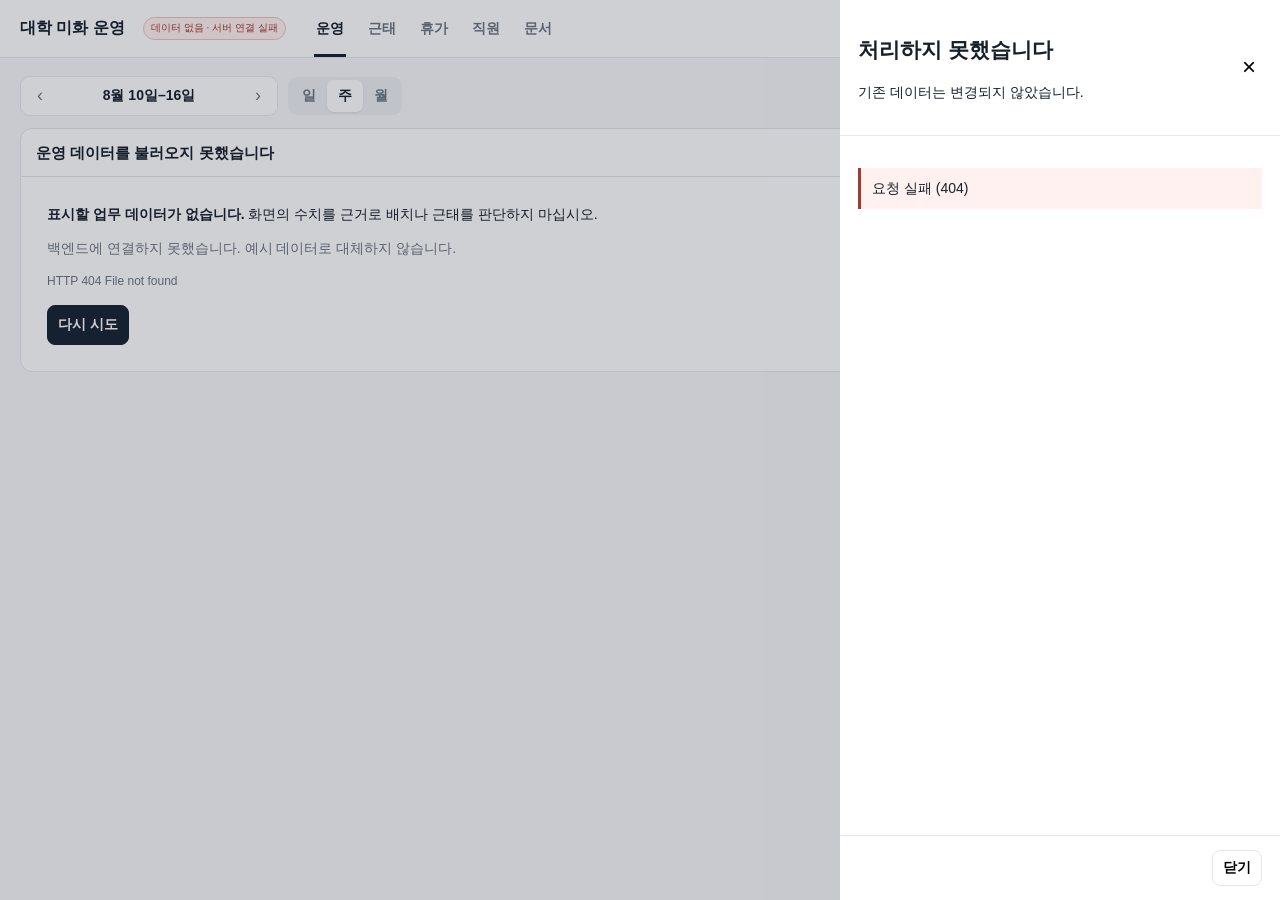
==== commit 78a612d5: "Implement Phase 4 leave and replacement operations" ====
--- a/index.html
+++ b/index.html
@@ -9,12 +9,12 @@
 </style>
 <link rel="stylesheet" href="./profile.css">
 </head><body>
-<header class="top"><div class="brand">대학 미화 운영</div><span class="demo">DEMO DATA · 18명</span><nav class="nav" id="topNav"><button class="on" data-page="ops">운영</button><button data-page="attendance">근태</button><button data-page="leave">휴가</button><button data-page="employees">직원</button><button data-page="docs">문서</button></nav><div class="spacer"></div><button class="topbtn" onclick="toast('원본 지문기록 보관함')">원본기록</button><button class="topbtn primary" onclick="toast('지문 XLS 가져오기')">지문 XLS 가져오기</button></header>
+<header class="top"><div class="brand">대학 미화 운영</div><span class="demo">DEMO DATA · 18명</span><nav class="nav" id="topNav"><button class="on" data-page="ops">운영</button><button data-page="attendance">근태</button><button data-page="leave">휴가</button><button data-page="employees">직원</button><button data-page="docs">문서</button></nav><div class="spacer"></div><button class="topbtn" onclick="OPS_OPEN_IMPORT_HISTORY()">원본기록</button><button class="topbtn primary" onclick="OPS_OPEN_IMPORT()">지문 XLS 가져오기</button></header>
 <main class="wrap">
 <section class="page on" id="page-ops"><div class="toolbar"><div class="datebox"><button onclick="toast('이전 기간')">‹</button><strong id="periodTitle">8월 10일–16일</strong><button onclick="toast('다음 기간')">›</button></div><div class="segment" id="opsView"><button data-view="daily">일</button><button class="on" data-view="weekly">주</button><button data-view="monthly">월</button></div><div class="brief" id="opsBrief"></div><button class="issuebtn" id="issueBtn" onclick="toggleIssues()">확인할 항목 <span class="badge" id="issueCount">0</span></button></div><div id="opsContent"></div></section>
-<section class="page" id="page-attendance"><div class="toolbar"><div class="datebox"><button onclick="toast('이전 달')">‹</button><strong>2026년 8월</strong><button onclick="toast('다음 달')">›</button></div><div class="brief">지문 원본 → 자동판정 → 관리자 보정 → 제출용 출근부</div><button class="issuebtn" onclick="toast('근태 이상만 필터')">이상 <span class="badge">7</span></button></div><section class="panel"><div class="summarybar"><div class="sum"><b>18</b><span>재직자</span></div><div class="sum"><b>386</b><span>정상 근무일</span></div><div class="sum"><b>12</b><span>연차</span></div><div class="sum"><b>8</b><span>병가</span></div><div class="sum"><b>7</b><span>확인 필요</span></div></div><div class="panelhead"><div><h1>8월 월간 근태</h1><div class="desc">직원별 월간 결과</div></div><div class="right"><button class="btn" onclick="toast('목업: 근태 검증 다시 실행')">검증 다시 실행</button><button class="btn primary" onclick="toast('목업: 출근부 XLS 생성')">출근부 XLS 생성</button></div></div><div class="attgrid" id="attendanceGrid"></div></section></section>
-<section class="page" id="page-leave"><div class="toolbar"><div class="datebox"><button onclick="toast('이전 달')">‹</button><strong>2026년 8월</strong><button onclick="toast('다음 달')">›</button></div><div class="brief">신청 → 증빙 확인 → 승인 → 복귀</div><button class="btn primary" style="margin-left:auto" onclick="toast('새 휴가 등록')">+ 휴가 등록</button></div><section class="panel"><div class="summarybar"><div class="sum"><b>6</b><span>진행중</span></div><div class="sum"><b>2</b><span>승인대기</span></div><div class="sum"><b>1</b><span>증빙 불일치</span></div><div class="sum"><b>12.5일</b><span>8월 연차</span></div></div><div class="panelhead"><h1>휴가 · 병가</h1></div><table><thead><tr><th>직원</th><th>구분</th><th>기간</th><th>일수</th><th>증빙</th><th>상태</th></tr></thead><tbody><tr class="issueRow" onclick="openGeneric('김가람 · 병가','증빙기간 불일치','병가 신청 8/4~9/11 · 진단서 8/4~8/31','신청기간 또는 증빙기간을 확인해야 합니다.')"><td><b>김가람</b><div class="sub">본관 4층</div></td><td><span class="tag red">병가</span></td><td>8/4–9/11</td><td>39일</td><td>진단서 4주</td><td><span class="tag red">확인 필요</span></td></tr><tr><td><b>정마루</b></td><td><span class="tag blue">연차</span></td><td>8/12–8/13</td><td>2일</td><td>—</td><td><span class="tag green">승인</span></td></tr><tr><td><b>오예린</b></td><td><span class="tag blue">연차</span></td><td>8/14</td><td>1일</td><td>—</td><td><span class="tag green">승인</span></td></tr><tr><td><b>권유진</b></td><td><span class="tag blue">반차</span></td><td>8/18 오후</td><td>0.5일</td><td>—</td><td><span class="tag amber">승인대기</span></td></tr></tbody></table></section></section>
-<section class="page" id="page-employees"><div class="toolbar"><div class="brief"><b>재직자 18명</b> · 대체인력 4명 · 퇴직자 3명</div><button class="btn primary" style="margin-left:auto" onclick="toast('직원 등록')">+ 직원 등록</button></div><section class="panel"><div class="panelhead"><h1>직원</h1></div><table><thead><tr><th>직원</th><th>담당구역</th><th>입사일</th><th>계약만료</th><th>연차 잔여</th><th>상태</th><th>지문슬롯</th></tr></thead><tbody id="employeeTable"></tbody></table></section></section>
+<section class="page" id="page-attendance"><div class="toolbar"><div class="datebox"><button onclick="toast('이전 달')">‹</button><strong id="attendanceMonth">2026년 8월</strong><button onclick="toast('다음 달')">›</button></div><div class="brief">지문 원본 → 자동판정 → 관리자 보정 → 제출용 출근부</div><button class="issuebtn" onclick="toast('근태 이상만 필터')">이상 <span class="badge" id="attendanceIssueCount">0</span></button></div><section class="panel"><div class="summarybar" id="attendanceSummary"></div><div class="panelhead"><div><h1>8월 월간 근태</h1><div class="desc">직원별 월간 결과</div></div><div class="right"><button class="btn" onclick="toast('목업: 근태 검증 다시 실행')">검증 다시 실행</button><button class="btn primary" onclick="toast('목업: 출근부 XLS 생성')">출근부 XLS 생성</button></div></div><div class="attgrid" id="attendanceGrid"></div></section></section>
+<section class="page" id="page-leave"><div class="toolbar"><div class="datebox"><button onclick="toast('이전 달')">‹</button><strong id="leaveMonth">2026년 8월</strong><button onclick="toast('다음 달')">›</button></div><div class="brief">신청 → 증빙 확인 → 승인 → 복귀</div><button class="btn primary" style="margin-left:auto" onclick="toast('새 휴가 등록')">+ 휴가 등록</button></div><section class="panel"><div class="summarybar" id="leaveSummary"></div><div class="panelhead"><h1>휴가 · 병가</h1></div><table><thead><tr><th>직원</th><th>구분</th><th>기간</th><th>일수</th><th>증빙</th><th>상태</th></tr></thead><tbody id="leaveTable"></tbody></table></section></section>
+<section class="page" id="page-employees"><div class="toolbar"><div class="brief" id="empBrief"></div><button class="btn primary" style="margin-left:auto" onclick="toast('직원 등록')">+ 직원 등록</button></div><section class="panel"><div class="panelhead"><h1>직원</h1></div><table><thead><tr><th>직원</th><th>담당구역</th><th>입사일</th><th>계약만료</th><th>연차 잔여</th><th>상태</th><th>지문슬롯</th></tr></thead><tbody id="employeeTable"></tbody></table></section></section>
 <section class="page" id="page-docs"><section class="panel"><div class="panelhead"><h1>문서</h1></div><div class="docgrid"><div class="doccard"><div class="docicon">재</div><h3>재직증명서</h3><p>직원 선택 → 현재 인사정보로 생성</p><button class="btn primary" onclick="toast('재직증명서 생성')">생성</button></div><div class="doccard"><div class="docicon">근</div><h3>근로계약서</h3><p>조건 검토 후 생성</p><button class="btn" onclick="toast('계약서 검토')">검토</button></div><div class="doccard"><div class="docicon">휴</div><h3>휴가대장</h3><p>선택 월의 승인 휴가 XLS</p><button class="btn primary" onclick="toast('8월 휴가대장 생성')">생성</button></div><div class="doccard"><div class="docicon">대</div><h3>대체근무 확인서</h3><p>대체자·구역 자동 반영</p><button class="btn primary" onclick="toast('대체근무 확인서 생성')">생성</button></div><div class="doccard"><div class="docicon">출</div><h3>월 출근부</h3><p>검증 근태에서 XLS 생성</p><button class="btn primary" onclick="toast('월 출근부 생성')">생성</button></div><div class="doccard"><div class="docicon">입</div><h3>입사서류 패킷</h3><p>직원 기본정보 재사용</p><button class="btn" onclick="toast('입사서류 패킷')">열기</button></div></div></section></section>
 </main>
 <div class="drawerwrap" id="drawerWrap"><div class="scrim" onclick="closeDrawer()"></div><aside class="drawer"><div class="drawerhead"><div><h2 id="dtitle"></h2><p id="dsub"></p></div><button class="close" onclick="closeDrawer()">×</button></div><div class="drawerbody" id="dbody"></div><div class="drawerfoot" id="dfoot"></div></aside></div><div id="toast"></div>
@@ -26,10 +26,11 @@
 let employees=[];
 let opsMode='weekly',issuesOnly=false,selectedDay=1;function renderOps(){document.querySelectorAll('#opsView button').forEach(b=>b.classList.toggle('on',b.dataset.view===opsMode));document.getElementById('periodTitle').textContent=periodTitleFor(opsMode);let c=employees.map(e=>e.cells[selectedDay]);document.getElementById('opsBrief').innerHTML=`재직 <b>18</b> · 정상 <b>${c.filter(x=>x.type==='ok').length}</b> · 휴가/병가 <b>${c.filter(x=>['leave','sick'].includes(x.type)).length}</b> · 대체 <b>${c.filter(x=>x.type==='replacement').length}</b>`;document.getElementById('issueCount').textContent=employees.reduce((n,e)=>n+e.cells.filter(x=>x.issue).length,0);document.getElementById('issueBtn').classList.toggle('on',issuesOnly);opsMode==='weekly'?renderWeekly():opsMode==='daily'?renderDaily():renderMonthly()}
 function renderWeekly(){let list=employees.filter(e=>!issuesOnly||e.cells.some(c=>c.issue)),h='<section class="panel board"><div class="weekgrid"><div class="wrow whead"><div>직원 · 담당구역</div>';days.forEach(d=>h+=`<div class="dayhead ${d.today?'today':''}"><div>${d.dow}</div><div class="num">${d.num}</div></div>`);h+='</div>';list.forEach(e=>{h+=`<div class="wrow"><div class="person"><div class="avatar">${e.name[0]}</div><div><div class="pname">${e.name}</div><div class="zone">${e.zone}</div></div></div>`;e.cells.forEach((c,i)=>h+=`<div class="cell ${days[i].today?'today':''}" onclick='openCell(${JSON.stringify(e.name)},${JSON.stringify(e.zone)},${i},${JSON.stringify(c)})'>${c.issue?'<span class="marker"></span>':''}<div class="shift">${c.shift}</div><span class="pill ${c.type}">${c.label}</span><div class="punch">${c.punch||''}</div></div>`);h+='</div>'});document.getElementById('opsContent').innerHTML=h+'</div></section>'}
-function renderDaily(){let rows=employees.filter(e=>!issuesOnly||e.cells[selectedDay].issue).sort((a,b)=>(b.cells[selectedDay].issue?1:0)-(a.cells[selectedDay].issue?1:0)),h='<section class="panel daily"><div><div class="panelhead"><h1>8월 11일 화요일</h1></div><table><thead><tr><th>직원</th><th>구역</th><th>예정</th><th>실제</th><th>상태</th></tr></thead><tbody>';rows.forEach(e=>{let c=e.cells[selectedDay];h+=`<tr class="${c.issue?'issueRow':''}" onclick='openCell(${JSON.stringify(e.name)},${JSON.stringify(e.zone)},${selectedDay},${JSON.stringify(c)})'><td><b>${e.name}</b></td><td>${e.zone}</td><td>${c.shift}</td><td>${c.punch||'—'}</td><td><span class="tag ${c.issue?'red':c.type==='ok'?'green':c.type==='replacement'?'purple':'amber'}">${c.label}</span></td></tr>`});h+='</tbody></table></div><aside class="dayaside"><div class="statgrid"><div class="stat"><b>18</b><span>예정 인원</span></div><div class="stat"><b>4</b><span>확인 필요</span></div><div class="stat"><b>1</b><span>병가</span></div><div class="stat"><b>1</b><span>대체</span></div></div><div class="todoitem"><b>김가람</b><br>병가 기간 확인</div><div class="todoitem"><b>박나래</b><br>대체인력 배정</div><div class="todoitem"><b>이도연</b><br>휴가·근태 충돌 확인</div><div class="todoitem"><b>최라온</b><br>다중태그 확인</div></aside></section>';document.getElementById('opsContent').innerHTML=h}
+function renderDaily(){let rows=employees.filter(e=>!issuesOnly||e.cells[selectedDay].issue).sort((a,b)=>(b.cells[selectedDay].issue?1:0)-(a.cells[selectedDay].issue?1:0)),h='<section class="panel daily"><div><div class="panelhead"><h1>8월 11일 화요일</h1></div><table><thead><tr><th>직원</th><th>구역</th><th>예정</th><th>실제</th><th>상태</th></tr></thead><tbody>';rows.forEach(e=>{let c=e.cells[selectedDay];h+=`<tr class="${c.issue?'issueRow':''}" onclick='openCell(${JSON.stringify(e.name)},${JSON.stringify(e.zone)},${selectedDay},${JSON.stringify(c)})'><td><b>${e.name}</b></td><td>${e.zone}</td><td>${c.shift}</td><td>${c.punch||'—'}</td><td><span class="tag ${c.issue?'red':c.type==='ok'?'green':c.type==='replacement'?'purple':'amber'}">${c.label}</span></td></tr>`});h+='</tbody></table></div>'+dailyAside()+'</section>';document.getElementById('opsContent').innerHTML=h}
 let monthStats={};
+function renderMonthly(){let h='<section class="panel"><div class="monthwrap"><div class="monthgrid">';['일','월','화','수','목','금','토'].forEach(d=>h+=`<div class="mcell mhead">${d}</div>`);for(let i=0;i<6;i++)h+='<div class="mcell"></div>';for(let d=1;d<=31;d++){let s=monthStats[d]||{};h+=`<div class="mcell ${d===11?'today':''}"><div class="mnum">${d}</div>${s.issue?`<span class="mchip red">확인 ${s.issue}</span>`:''}${s.leave?`<span class="mchip blue">휴가 ${s.leave}</span>`:''}${s.sick?`<span class="mchip red">병가 ${s.sick}</span>`:''}${s.replace?`<span class="mchip purple">대체 ${s.replace}</span>`:''}</div>`}document.getElementById('opsContent').innerHTML=h+'</div></div></section>'}
 document.querySelectorAll('#opsView button').forEach(b=>b.onclick=()=>{opsMode=b.dataset.view;renderOps()});function toggleIssues(){issuesOnly=!issuesOnly;renderOps()}
-function renderAttendance(){let h='<table><thead><tr><th>직원</th>';for(let d=1;d<=31;d++)h+=`<th>${d}</th>`;h+='<th>확인</th></tr></thead><tbody>';employees.slice(0,10).forEach((e,idx)=>{h+=`<tr><td><b>${e.name}</b></td>`;for(let d=1;d<=31;d++){let v=(new Date(2026,7,d).getDay()===0||new Date(2026,7,d).getDay()===6)?'—':'정';if(idx===0&&d>=4&&d<=14)v='병';if(idx===2&&d===11)v='!';if(idx===4&&(d===12||d===13))v='휴';if(idx===9&&d===14)v='휴';h+=`<td onclick="toast('${e.name} · 8/${d}')">${v}</td>`}h+=`<td>${idx<4?1:0}</td></tr>`});document.getElementById('attendanceGrid').innerHTML=h+'</tbody></table>'}
+function renderAttendance(){renderAttendanceGrid()}
 function renderEmployees(){document.getElementById('employeeTable').innerHTML=employees.map(e=>`<tr onclick="openGeneric('${e.name}','${e.zone}','입사 ${e.hire} · 계약 ${e.end}','연차 ${e.leave}일 · 지문 ${e.slot}')"><td><b>${e.name}</b></td><td>${e.zone}</td><td>${e.hire}</td><td>${e.end}</td><td>${e.leave}일</td><td><span class="tag ${e.state==='병가'?'red':e.state==='대체'?'purple':'green'}">${e.state}</span></td><td>${e.slot}</td></tr>`).join('')}
 document.querySelectorAll('#topNav button').forEach(b=>b.onclick=()=>{document.querySelectorAll('#topNav button').forEach(x=>x.classList.remove('on'));b.classList.add('on');document.querySelectorAll('.page').forEach(p=>p.classList.remove('on'));document.getElementById('page-'+b.dataset.page).classList.add('on')});
 function openCell(name,zone,i,c){dtitle.textContent=name;dsub.textContent=`${days[i].date} · ${zone}`;dbody.innerHTML=`<div class="box"><div class="kv"><div class="k">예정</div><div>${c.shift}</div><div class="k">상태</div><div><b>${c.label}</b></div><div class="k">기록</div><div>${c.punch||'—'}</div></div></div>${c.issue?`<div class="alert"><b>확인 필요</b><br>${c.detail}</div>`:''}`;dfoot.innerHTML='<button class="btn" onclick="closeDrawer()">닫기</button><button class="btn primary" onclick="toast(\'목업: 조치\')">조치하기</button>';drawerWrap.classList.add('open')}function openGeneric(title,sub,main,note){dtitle.textContent=title;dsub.textContent=sub;dbody.innerHTML=`<div class="box"><div class="kv"><div class="k">정보</div><div>${main}</div><div class="k">메모</div><div>${note}</div></div></div>`;drawerWrap.classList.add('open')}function closeDrawer(){drawerWrap.classList.remove('open')}function toast(t){let e=document.getElementById('toast');e.textContent=t;e.style.display='block';setTimeout(()=>e.style.display='none',1200)}
@@ -37,4 +38,6 @@
 </script><script src="./profile.js"></script>
 <!--OPS_DEMO_INJECT-->
 <script src="./data-source.js"></script>
-</body></html>+<script src="./import-ui.js"></script>
+<script src="./phase4-ui.js"></script>
+</body></html>
--- a/profile.css
+++ b/profile.css
@@ -4,3 +4,8 @@
 .profile-actions{display:grid;grid-template-columns:repeat(5,minmax(0,1fr));gap:6px;width:100%}.profile-actions .btn{padding:8px 4px;font-size:11px;white-space:nowrap}
 .drawerwrap:not(.open),.ai-panel-wrap:not(.open){visibility:hidden!important}.drawerwrap.open,.ai-panel-wrap.open{visibility:visible!important}
 @media(max-width:620px){.profileweek{gap:3px}.profileday{padding:5px 1px}.profileday .tag{font-size:8px}.profile-actions{grid-template-columns:repeat(3,1fr)}.profile-actions .btn:nth-child(4),.profile-actions .btn:nth-child(5){grid-column:auto}}
+
+/* The import preview is the first drawer content taller than the screen: a
+   month's slots plus every finding. Without this the drawer body pushed the
+   footer off-screen and the 적용 button could not be reached at all. */
+.drawerbody{overflow-y:auto;min-height:0;flex:1}.drawerfoot{flex:none}
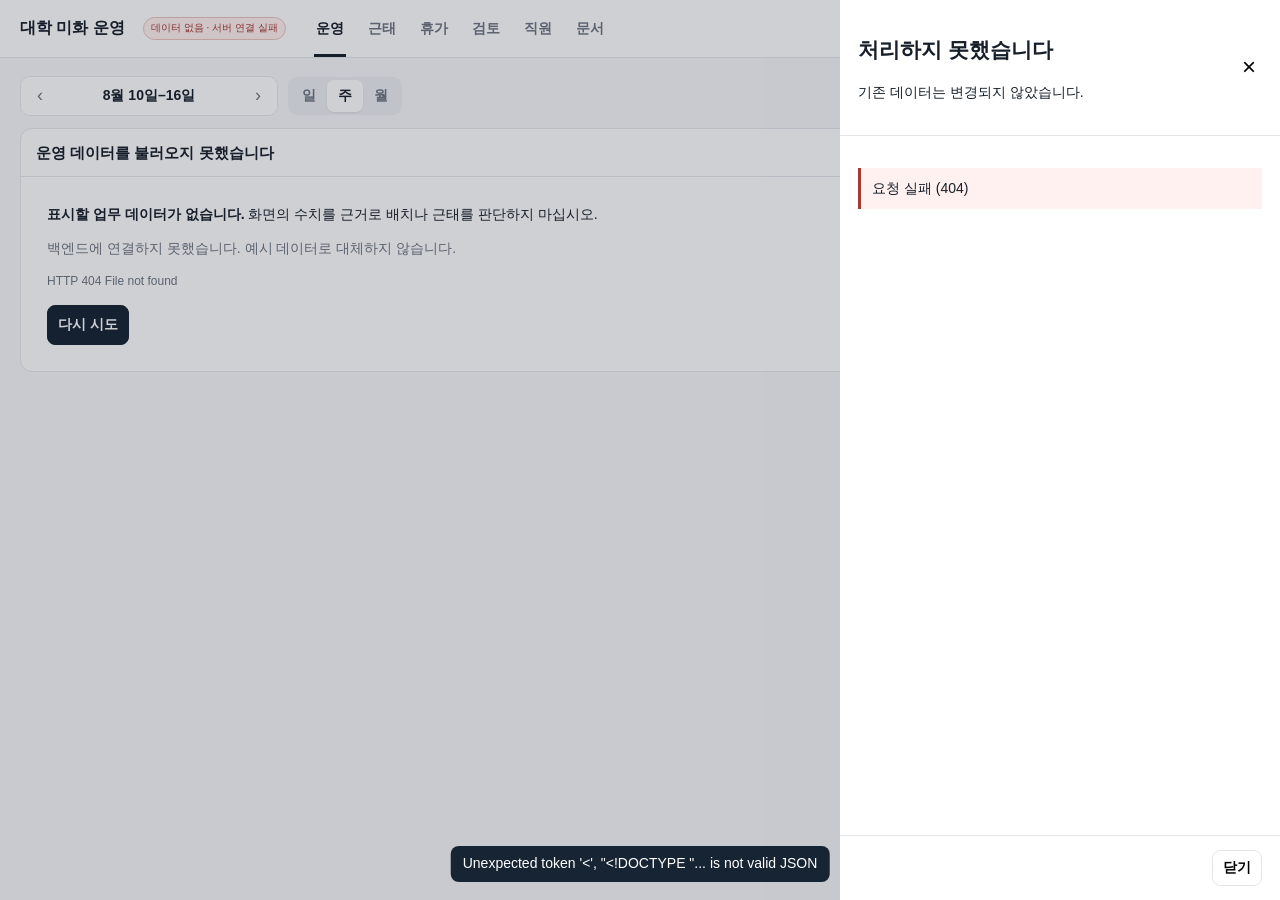
==== commit 45ed129e: "feat: add operational evidence and exception workflow" ====
--- a/index.html
+++ b/index.html
@@ -1,43 +1,44 @@
-<!doctype html>
-<html lang="ko">
-<head>
-<meta charset="utf-8">
-<meta name="viewport" content="width=device-width,initial-scale=1">
-<title>대학 미화 운영 · 공개 데모</title>
-<style>
-:root{--bg:#f6f7f8;--panel:#fff;--ink:#17202a;--muted:#6d7682;--line:#e3e7eb;--soft:#f8f9fb;--navy:#172433;--blue:#2f5f98;--bluebg:#edf4fb;--red:#a33a32;--redbg:#fff1ef;--amber:#8a5c10;--amberbg:#fff7e8;--green:#2c6846;--greenbg:#edf7f1;--purple:#68479b;--purplebg:#f3effb;--graybg:#f2f4f6}*{box-sizing:border-box}html,body{margin:0;background:var(--bg);color:var(--ink);font:14px/1.42 -apple-system,BlinkMacSystemFont,"Pretendard","Apple SD Gothic Neo","Malgun Gothic","Segoe UI",sans-serif}button,input,select,textarea{font:inherit}button{cursor:pointer}.top{position:sticky;top:0;z-index:40;min-height:58px;background:#fff;border-bottom:1px solid var(--line);display:flex;align-items:center;padding:0 20px;gap:18px}.brand{font-weight:850;font-size:16px;white-space:nowrap}.demo{font-size:10px;background:#fff5cf;color:#785b00;border:1px solid #eddda1;padding:3px 7px;border-radius:999px}.nav{display:flex;align-self:stretch}.nav button{border:0;background:transparent;padding:0 12px;color:var(--muted);font-weight:760;position:relative}.nav button.on{color:var(--ink)}.nav button.on:after{content:"";position:absolute;left:10px;right:10px;bottom:0;height:3px;background:var(--ink)}.spacer{flex:1}.topbtn,.btn{border:1px solid var(--line);background:#fff;border-radius:8px;padding:7px 10px;font-weight:750}.primary{background:var(--navy)!important;color:#fff!important;border-color:var(--navy)!important}.wrap{max-width:1540px;margin:auto;padding:18px 20px 70px}.page{display:none}.page.on{display:block}.toolbar{display:flex;align-items:center;gap:10px;margin-bottom:12px}.datebox{display:flex;align-items:center;background:#fff;border:1px solid var(--line);border-radius:10px;overflow:hidden;height:40px}.datebox button{border:0;background:#fff;width:38px;height:100%;font-size:18px;color:var(--muted)}.datebox strong{min-width:180px;text-align:center}.segment{display:flex;background:#eceff2;border-radius:9px;padding:3px}.segment button{border:0;background:transparent;border-radius:7px;padding:6px 11px;color:var(--muted);font-weight:750}.segment button.on{background:#fff;color:var(--ink);box-shadow:0 1px 2px rgba(0,0,0,.08)}.brief{font-size:12px;color:var(--muted)}.issuebtn{margin-left:auto;border:1px solid #edc9c4;background:var(--redbg);color:var(--red);border-radius:9px;padding:8px 11px;font-weight:800}.issuebtn.on{background:var(--red);color:#fff}.badge{display:inline-grid;place-items:center;min-width:20px;height:20px;border-radius:999px;font-size:11px;background:#edf0f3;color:#53606e;padding:0 6px}.panel{background:#fff;border:1px solid var(--line);border-radius:12px;overflow:hidden}.panelhead{display:flex;align-items:center;gap:12px;padding:13px 15px;border-bottom:1px solid var(--line)}.panelhead h1{font-size:15px;margin:0}.desc{font-size:12px;color:var(--muted)}.right{margin-left:auto;display:flex;gap:8px}.search{height:34px;border:1px solid var(--line);border-radius:8px;padding:0 10px}.board{overflow:auto}.weekgrid{min-width:1180px}.wrow{display:grid;grid-template-columns:210px repeat(7,minmax(132px,1fr));border-bottom:1px solid var(--line)}.whead{background:#fafbfc}.whead>div,.cell,.person{border-right:1px solid var(--line)}.whead>div{padding:10px;min-height:64px}.person{background:#fff;padding:10px 12px;display:flex;align-items:center;gap:10px;min-height:70px}.avatar{width:32px;height:32px;border-radius:50%;display:grid;place-items:center;background:#eef1f4;font-weight:850}.pname{font-weight:850}.zone,.shift,.punch,.sub{font-size:11px;color:var(--muted)}.dayhead{text-align:center}.dayhead .num{font-size:18px;font-weight:850}.cell{min-height:70px;padding:7px;position:relative;background:#fff}.today{background:#f7fafc!important}.pill,.tag{display:inline-flex;border-radius:7px;padding:4px 7px;font-size:11px;font-weight:800}.ok,.green{background:var(--greenbg);color:var(--green)}.leave,.blue{background:var(--bluebg);color:var(--blue)}.sick,.danger,.red{background:var(--redbg);color:var(--red)}.warn,.amber{background:var(--amberbg);color:var(--amber)}.replacement,.purple{background:var(--purplebg);color:var(--purple)}.off,.gray{background:var(--graybg);color:#737d89}.marker{position:absolute;right:7px;top:6px;width:7px;height:7px;border-radius:50%;background:var(--red)}.daily{display:grid;grid-template-columns:minmax(0,1fr) 290px}table{width:100%;border-collapse:collapse}th,td{padding:10px 11px;border-bottom:1px solid #edf0f3;text-align:left}th{font-size:11px;color:var(--muted);background:#fafbfc}.issueRow{background:#fffdfc}.dayaside{padding:15px;background:#fbfcfd}.statgrid{display:grid;grid-template-columns:1fr 1fr;gap:8px}.stat{background:#fff;border:1px solid var(--line);border-radius:9px;padding:10px}.stat b{font-size:19px;display:block}.todoitem{padding:9px 0;border-bottom:1px solid var(--line);font-size:12px}.monthwrap{padding:14px}.monthgrid{display:grid;grid-template-columns:repeat(7,1fr);border-top:1px solid var(--line);border-left:1px solid var(--line)}.mcell{min-height:100px;border-right:1px solid var(--line);border-bottom:1px solid var(--line);padding:8px;background:#fff}.mhead{min-height:auto;background:#fafbfc;text-align:center;font-size:11px;color:var(--muted)}.mnum{font-weight:850}.mchip{display:block;width:max-content;margin-top:4px;border-radius:5px;padding:3px 5px;font-size:10px}.summarybar{display:flex;border-bottom:1px solid var(--line)}.sum{padding:11px 15px;border-right:1px solid var(--line);min-width:105px}.sum b{display:block;font-size:18px}.sum span{font-size:11px;color:var(--muted)}.attgrid{overflow:auto}.attgrid table{min-width:1280px}.split{display:grid;grid-template-columns:minmax(0,1fr) 330px}.side{border-left:1px solid var(--line);padding:15px;background:#fbfcfd}.docgrid{display:grid;grid-template-columns:repeat(3,1fr);gap:10px;padding:14px}.doccard{border:1px solid var(--line);border-radius:10px;padding:13px}.docicon{width:34px;height:34px;border-radius:8px;background:#f0f3f6;display:grid;place-items:center;font-weight:850;margin-bottom:10px}.drawerwrap{position:fixed;inset:0;pointer-events:none;z-index:90}.drawerwrap.open{pointer-events:auto}.scrim{position:absolute;inset:0;background:rgba(16,24,40,.2)}.drawer{position:absolute;right:0;top:0;width:min(440px,100vw);height:100%;background:#fff;transform:translateX(100%);transition:.2s;display:flex;flex-direction:column}.drawerwrap.open .drawer{transform:none}.drawerhead{padding:18px;border-bottom:1px solid var(--line);display:flex}.close{margin-left:auto;border:0;background:transparent;font-size:24px}.drawerbody{padding:18px}.drawerfoot{margin-top:auto;border-top:1px solid var(--line);padding:14px 18px;display:flex;justify-content:flex-end;gap:8px}.box{border:1px solid var(--line);border-radius:9px;overflow:hidden}.kv{display:grid;grid-template-columns:105px 1fr}.kv div{padding:9px 10px;border-bottom:1px solid var(--line)}.kv .k{background:#fafbfc;color:var(--muted)}.alert{margin-top:14px;padding:11px;background:var(--redbg);border-left:3px solid var(--red)}#toast{position:fixed;left:50%;bottom:18px;transform:translateX(-50%);display:none;background:#172433;color:#fff;padding:8px 12px;border-radius:8px;z-index:120}.ai-fab{position:fixed;right:20px;bottom:20px;z-index:70;border:0;background:#172433;color:#fff;border-radius:999px;padding:11px 16px;font-weight:850}.free{font-size:9px;background:#e9f7ef;color:#24623c;border-radius:999px;padding:3px 6px}.ai-panel-wrap{position:fixed;inset:0;z-index:100;pointer-events:none}.ai-panel-wrap.open{pointer-events:auto}.ai-scrim{position:absolute;inset:0;background:rgba(17,24,39,.12)}.ai-panel{position:absolute;right:0;top:0;width:min(455px,100vw);height:100%;background:#fff;transform:translateX(100%);transition:.2s;display:flex;flex-direction:column}.ai-panel-wrap.open .ai-panel{transform:none}.ai-head{padding:14px 15px;border-bottom:1px solid var(--line)}.ai-head-top,.ai-provider{display:flex;align-items:center;gap:7px}.ai-provider{margin-top:10px}.provider-btn{border:1px solid var(--line);background:#fff;padding:6px 9px;border-radius:8px;font-size:11px;font-weight:800}.provider-btn.on{background:#f3f6f8}.local-state{margin-left:auto;font-size:10px;color:var(--green)}.ai-close{margin-left:auto;border:0;background:transparent;font-size:23px}.ai-context{padding:8px 13px;background:#fafbfc;border-bottom:1px solid var(--line)}.ctx{font-size:10px;border:1px solid var(--line);background:#fff;border-radius:999px;padding:3px 7px;margin-right:4px}.ai-chat{flex:1;overflow:auto;padding:14px}.msg{display:flex;margin-bottom:12px}.msg.user{justify-content:flex-end}.bubble{max-width:88%;padding:9px 11px;border-radius:12px;background:#f2f4f6}.msg.user .bubble{background:#172433;color:#fff}.tooltrace{margin:7px 0;border:1px solid var(--line);border-radius:8px;padding:7px;font-size:10px;color:var(--muted)}.ai-compose{border-top:1px solid var(--line);padding:10px}.quick{display:flex;gap:5px;overflow:auto;margin-bottom:7px}.quick button{white-space:nowrap;border:1px solid var(--line);background:#fff;border-radius:999px;padding:5px 8px;font-size:10px}.composebox{display:flex;gap:7px;border:1px solid var(--line);border-radius:10px;padding:7px}.composebox textarea{flex:1;border:0;outline:0;resize:none}.send{width:34px;border:0;border-radius:8px;background:#172433;color:#fff}.ai-note{font-size:9px;color:var(--muted);text-align:center;margin-top:6px}@media(max-width:900px){.top{flex-wrap:wrap;padding:8px 10px}.nav{order:3;width:100%;height:36px;overflow:auto}.nav button{white-space:nowrap}.topbtn{display:none}.wrap{padding:10px 10px 70px}.toolbar{flex-wrap:wrap}.brief{width:100%}.daily,.split{grid-template-columns:1fr}.side{border-left:0;border-top:1px solid var(--line)}.docgrid{grid-template-columns:1fr 1fr}}@media(max-width:620px){.panel{border-radius:0}.weekgrid{min-width:980px}.docgrid{grid-template-columns:1fr}.monthwrap{padding:8px}.mcell{min-height:72px;padding:5px}.mchip{font-size:9px}.summarybar{overflow:auto}.ai-panel{width:100vw}}
-</style>
-<link rel="stylesheet" href="./profile.css">
-</head><body>
-<header class="top"><div class="brand">대학 미화 운영</div><span class="demo">DEMO DATA · 18명</span><nav class="nav" id="topNav"><button class="on" data-page="ops">운영</button><button data-page="attendance">근태</button><button data-page="leave">휴가</button><button data-page="employees">직원</button><button data-page="docs">문서</button></nav><div class="spacer"></div><button class="topbtn" onclick="OPS_OPEN_IMPORT_HISTORY()">원본기록</button><button class="topbtn primary" onclick="OPS_OPEN_IMPORT()">지문 XLS 가져오기</button></header>
-<main class="wrap">
-<section class="page on" id="page-ops"><div class="toolbar"><div class="datebox"><button onclick="toast('이전 기간')">‹</button><strong id="periodTitle">8월 10일–16일</strong><button onclick="toast('다음 기간')">›</button></div><div class="segment" id="opsView"><button data-view="daily">일</button><button class="on" data-view="weekly">주</button><button data-view="monthly">월</button></div><div class="brief" id="opsBrief"></div><button class="issuebtn" id="issueBtn" onclick="toggleIssues()">확인할 항목 <span class="badge" id="issueCount">0</span></button></div><div id="opsContent"></div></section>
-<section class="page" id="page-attendance"><div class="toolbar"><div class="datebox"><button onclick="toast('이전 달')">‹</button><strong id="attendanceMonth">2026년 8월</strong><button onclick="toast('다음 달')">›</button></div><div class="brief">지문 원본 → 자동판정 → 관리자 보정 → 제출용 출근부</div><button class="issuebtn" onclick="toast('근태 이상만 필터')">이상 <span class="badge" id="attendanceIssueCount">0</span></button></div><section class="panel"><div class="summarybar" id="attendanceSummary"></div><div class="panelhead"><div><h1>8월 월간 근태</h1><div class="desc">직원별 월간 결과</div></div><div class="right"><button class="btn" onclick="toast('목업: 근태 검증 다시 실행')">검증 다시 실행</button><button class="btn primary" onclick="toast('목업: 출근부 XLS 생성')">출근부 XLS 생성</button></div></div><div class="attgrid" id="attendanceGrid"></div></section></section>
-<section class="page" id="page-leave"><div class="toolbar"><div class="datebox"><button onclick="toast('이전 달')">‹</button><strong id="leaveMonth">2026년 8월</strong><button onclick="toast('다음 달')">›</button></div><div class="brief">신청 → 증빙 확인 → 승인 → 복귀</div><button class="btn primary" style="margin-left:auto" onclick="toast('새 휴가 등록')">+ 휴가 등록</button></div><section class="panel"><div class="summarybar" id="leaveSummary"></div><div class="panelhead"><h1>휴가 · 병가</h1></div><table><thead><tr><th>직원</th><th>구분</th><th>기간</th><th>일수</th><th>증빙</th><th>상태</th></tr></thead><tbody id="leaveTable"></tbody></table></section></section>
-<section class="page" id="page-employees"><div class="toolbar"><div class="brief" id="empBrief"></div><button class="btn primary" style="margin-left:auto" onclick="toast('직원 등록')">+ 직원 등록</button></div><section class="panel"><div class="panelhead"><h1>직원</h1></div><table><thead><tr><th>직원</th><th>담당구역</th><th>입사일</th><th>계약만료</th><th>연차 잔여</th><th>상태</th><th>지문슬롯</th></tr></thead><tbody id="employeeTable"></tbody></table></section></section>
-<section class="page" id="page-docs"><section class="panel"><div class="panelhead"><h1>문서</h1></div><div class="docgrid"><div class="doccard"><div class="docicon">재</div><h3>재직증명서</h3><p>직원 선택 → 현재 인사정보로 생성</p><button class="btn primary" onclick="toast('재직증명서 생성')">생성</button></div><div class="doccard"><div class="docicon">근</div><h3>근로계약서</h3><p>조건 검토 후 생성</p><button class="btn" onclick="toast('계약서 검토')">검토</button></div><div class="doccard"><div class="docicon">휴</div><h3>휴가대장</h3><p>선택 월의 승인 휴가 XLS</p><button class="btn primary" onclick="toast('8월 휴가대장 생성')">생성</button></div><div class="doccard"><div class="docicon">대</div><h3>대체근무 확인서</h3><p>대체자·구역 자동 반영</p><button class="btn primary" onclick="toast('대체근무 확인서 생성')">생성</button></div><div class="doccard"><div class="docicon">출</div><h3>월 출근부</h3><p>검증 근태에서 XLS 생성</p><button class="btn primary" onclick="toast('월 출근부 생성')">생성</button></div><div class="doccard"><div class="docicon">입</div><h3>입사서류 패킷</h3><p>직원 기본정보 재사용</p><button class="btn" onclick="toast('입사서류 패킷')">열기</button></div></div></section></section>
-</main>
-<div class="drawerwrap" id="drawerWrap"><div class="scrim" onclick="closeDrawer()"></div><aside class="drawer"><div class="drawerhead"><div><h2 id="dtitle"></h2><p id="dsub"></p></div><button class="close" onclick="closeDrawer()">×</button></div><div class="drawerbody" id="dbody"></div><div class="drawerfoot" id="dfoot"></div></aside></div><div id="toast"></div>
-<button class="ai-fab" onclick="openAI()">✦ AI 업무도우미 <span class="free">MOCK</span></button><div class="ai-panel-wrap" id="aiWrap"><div class="ai-scrim" onclick="closeAI()"></div><aside class="ai-panel"><div class="ai-head"><div class="ai-head-top"><h2>AI 업무도우미</h2><div class="local-state" id="localState">데모 응답</div><button class="ai-close" onclick="closeAI()">×</button></div><div class="ai-provider"><button class="provider-btn on" data-provider="claude" onclick="setProvider('claude')">Claude</button><button class="provider-btn" data-provider="codex" onclick="setProvider('codex')">GPT · Codex</button></div></div><div class="ai-context"><span class="ctx">운영</span><span class="ctx">직원 18명</span></div><div class="ai-chat" id="aiChat"><div class="msg ai"><div class="bubble">현재 목데이터를 기준으로 답합니다. 예: “오늘 결원 있어?”</div></div></div><div class="ai-compose"><div class="quick"><button onclick="askQuick('오늘 결원과 대체 현황 알려줘')">오늘 결원</button><button onclick="askQuick('확인 필요한 항목만 정리해줘')">확인 필요</button><button onclick="askQuick('김가람 병가에서 뭐가 문제야?')">병가 확인</button><button onclick="askQuick('오늘 업무 보고 문장 써줘')">업무보고</button></div><div class="composebox"><textarea id="aiInput" placeholder="예: 오늘 결원 있어?"></textarea><button class="send" onclick="sendAI()">↑</button></div><div class="ai-note">공개 데모 · 실제 Claude/GPT 연결 아님</div></div></aside></div>
-<script>
-// Operations data is loaded by data-source.js: from the API in operational
-// mode, or from the generated snapshot in the public demo. It is never both.
-let days=[];
-let employees=[];
-let opsMode='weekly',issuesOnly=false,selectedDay=1;function renderOps(){document.querySelectorAll('#opsView button').forEach(b=>b.classList.toggle('on',b.dataset.view===opsMode));document.getElementById('periodTitle').textContent=periodTitleFor(opsMode);let c=employees.map(e=>e.cells[selectedDay]);document.getElementById('opsBrief').innerHTML=`재직 <b>18</b> · 정상 <b>${c.filter(x=>x.type==='ok').length}</b> · 휴가/병가 <b>${c.filter(x=>['leave','sick'].includes(x.type)).length}</b> · 대체 <b>${c.filter(x=>x.type==='replacement').length}</b>`;document.getElementById('issueCount').textContent=employees.reduce((n,e)=>n+e.cells.filter(x=>x.issue).length,0);document.getElementById('issueBtn').classList.toggle('on',issuesOnly);opsMode==='weekly'?renderWeekly():opsMode==='daily'?renderDaily():renderMonthly()}
-function renderWeekly(){let list=employees.filter(e=>!issuesOnly||e.cells.some(c=>c.issue)),h='<section class="panel board"><div class="weekgrid"><div class="wrow whead"><div>직원 · 담당구역</div>';days.forEach(d=>h+=`<div class="dayhead ${d.today?'today':''}"><div>${d.dow}</div><div class="num">${d.num}</div></div>`);h+='</div>';list.forEach(e=>{h+=`<div class="wrow"><div class="person"><div class="avatar">${e.name[0]}</div><div><div class="pname">${e.name}</div><div class="zone">${e.zone}</div></div></div>`;e.cells.forEach((c,i)=>h+=`<div class="cell ${days[i].today?'today':''}" onclick='openCell(${JSON.stringify(e.name)},${JSON.stringify(e.zone)},${i},${JSON.stringify(c)})'>${c.issue?'<span class="marker"></span>':''}<div class="shift">${c.shift}</div><span class="pill ${c.type}">${c.label}</span><div class="punch">${c.punch||''}</div></div>`);h+='</div>'});document.getElementById('opsContent').innerHTML=h+'</div></section>'}
-function renderDaily(){let rows=employees.filter(e=>!issuesOnly||e.cells[selectedDay].issue).sort((a,b)=>(b.cells[selectedDay].issue?1:0)-(a.cells[selectedDay].issue?1:0)),h='<section class="panel daily"><div><div class="panelhead"><h1>8월 11일 화요일</h1></div><table><thead><tr><th>직원</th><th>구역</th><th>예정</th><th>실제</th><th>상태</th></tr></thead><tbody>';rows.forEach(e=>{let c=e.cells[selectedDay];h+=`<tr class="${c.issue?'issueRow':''}" onclick='openCell(${JSON.stringify(e.name)},${JSON.stringify(e.zone)},${selectedDay},${JSON.stringify(c)})'><td><b>${e.name}</b></td><td>${e.zone}</td><td>${c.shift}</td><td>${c.punch||'—'}</td><td><span class="tag ${c.issue?'red':c.type==='ok'?'green':c.type==='replacement'?'purple':'amber'}">${c.label}</span></td></tr>`});h+='</tbody></table></div>'+dailyAside()+'</section>';document.getElementById('opsContent').innerHTML=h}
-let monthStats={};
-function renderMonthly(){let h='<section class="panel"><div class="monthwrap"><div class="monthgrid">';['일','월','화','수','목','금','토'].forEach(d=>h+=`<div class="mcell mhead">${d}</div>`);for(let i=0;i<6;i++)h+='<div class="mcell"></div>';for(let d=1;d<=31;d++){let s=monthStats[d]||{};h+=`<div class="mcell ${d===11?'today':''}"><div class="mnum">${d}</div>${s.issue?`<span class="mchip red">확인 ${s.issue}</span>`:''}${s.leave?`<span class="mchip blue">휴가 ${s.leave}</span>`:''}${s.sick?`<span class="mchip red">병가 ${s.sick}</span>`:''}${s.replace?`<span class="mchip purple">대체 ${s.replace}</span>`:''}</div>`}document.getElementById('opsContent').innerHTML=h+'</div></div></section>'}
-document.querySelectorAll('#opsView button').forEach(b=>b.onclick=()=>{opsMode=b.dataset.view;renderOps()});function toggleIssues(){issuesOnly=!issuesOnly;renderOps()}
-function renderAttendance(){renderAttendanceGrid()}
-function renderEmployees(){document.getElementById('employeeTable').innerHTML=employees.map(e=>`<tr onclick="openGeneric('${e.name}','${e.zone}','입사 ${e.hire} · 계약 ${e.end}','연차 ${e.leave}일 · 지문 ${e.slot}')"><td><b>${e.name}</b></td><td>${e.zone}</td><td>${e.hire}</td><td>${e.end}</td><td>${e.leave}일</td><td><span class="tag ${e.state==='병가'?'red':e.state==='대체'?'purple':'green'}">${e.state}</span></td><td>${e.slot}</td></tr>`).join('')}
-document.querySelectorAll('#topNav button').forEach(b=>b.onclick=()=>{document.querySelectorAll('#topNav button').forEach(x=>x.classList.remove('on'));b.classList.add('on');document.querySelectorAll('.page').forEach(p=>p.classList.remove('on'));document.getElementById('page-'+b.dataset.page).classList.add('on')});
-function openCell(name,zone,i,c){dtitle.textContent=name;dsub.textContent=`${days[i].date} · ${zone}`;dbody.innerHTML=`<div class="box"><div class="kv"><div class="k">예정</div><div>${c.shift}</div><div class="k">상태</div><div><b>${c.label}</b></div><div class="k">기록</div><div>${c.punch||'—'}</div></div></div>${c.issue?`<div class="alert"><b>확인 필요</b><br>${c.detail}</div>`:''}`;dfoot.innerHTML='<button class="btn" onclick="closeDrawer()">닫기</button><button class="btn primary" onclick="toast(\'목업: 조치\')">조치하기</button>';drawerWrap.classList.add('open')}function openGeneric(title,sub,main,note){dtitle.textContent=title;dsub.textContent=sub;dbody.innerHTML=`<div class="box"><div class="kv"><div class="k">정보</div><div>${main}</div><div class="k">메모</div><div>${note}</div></div></div>`;drawerWrap.classList.add('open')}function closeDrawer(){drawerWrap.classList.remove('open')}function toast(t){let e=document.getElementById('toast');e.textContent=t;e.style.display='block';setTimeout(()=>e.style.display='none',1200)}
-function openAI(){aiWrap.classList.add('open')}function closeAI(){aiWrap.classList.remove('open')}function setProvider(p){document.querySelectorAll('.provider-btn').forEach(b=>b.classList.toggle('on',b.dataset.provider===p));localState.textContent=p==='claude'?'Claude 데모':'GPT/Codex 데모'}function askQuick(q){aiInput.value=q;sendAI()}function sendAI(){let q=aiInput.value.trim();if(!q)return;aiChat.innerHTML+=`<div class="msg user"><div class="bubble">${q}</div></div>`;aiInput.value='';let a='현재 목데이터 기준으로 확인했습니다.',tool='get_current_view()';if(q.includes('결원')||q.includes('대체')){a='오늘 미배치 결원은 <b>1건</b>입니다. 박나래 담당 공학관 3층에 대체인력이 아직 배정되지 않았습니다.';tool='get_replacement_status()'}else if(q.includes('확인')){a='<b>4건</b>입니다. 김가람 병가 증빙기간, 박나래 결원, 이도연 휴가·근태 충돌, 최라온 다중 태그입니다.';tool='get_issues()'}else if(q.includes('김가람')||q.includes('병가')){a='김가람의 병가 신청은 8/4–9/11인데 진단서는 8/4–8/31까지입니다. 추가 증빙 또는 신청기간 정정이 필요합니다.';tool='get_leave(김가람)'}else if(q.includes('보고')){a='<b>업무보고 초안</b><br>8월 11일 병가 증빙 불일치 1건, 결원·대체 미배치 1건, 휴가·근태 충돌 1건, 다중 지문기록 1건을 확인하여 조치 중입니다.';tool='get_daily_summary()'}setTimeout(()=>{aiChat.innerHTML+=`<div class="msg ai"><div class="bubble"><div class="tooltrace">${tool}</div>${a}</div></div>`;aiChat.scrollTop=aiChat.scrollHeight},180)}aiInput.addEventListener('keydown',e=>{if(e.key==='Enter'&&!e.shiftKey){e.preventDefault();sendAI()}});
-</script><script src="./profile.js"></script>
-<!--OPS_DEMO_INJECT-->
-<script src="./data-source.js"></script>
-<script src="./import-ui.js"></script>
+<!doctype html>
+<html lang="ko">
+<head>
+<meta charset="utf-8">
+<meta name="viewport" content="width=device-width,initial-scale=1">
+<title>대학 미화 운영 · 공개 데모</title>
+<style>
+:root{--bg:#f6f7f8;--panel:#fff;--ink:#17202a;--muted:#6d7682;--line:#e3e7eb;--soft:#f8f9fb;--navy:#172433;--blue:#2f5f98;--bluebg:#edf4fb;--red:#a33a32;--redbg:#fff1ef;--amber:#8a5c10;--amberbg:#fff7e8;--green:#2c6846;--greenbg:#edf7f1;--purple:#68479b;--purplebg:#f3effb;--graybg:#f2f4f6}*{box-sizing:border-box}html,body{margin:0;background:var(--bg);color:var(--ink);font:14px/1.42 -apple-system,BlinkMacSystemFont,"Pretendard","Apple SD Gothic Neo","Malgun Gothic","Segoe UI",sans-serif}button,input,select,textarea{font:inherit}button{cursor:pointer}.top{position:sticky;top:0;z-index:40;min-height:58px;background:#fff;border-bottom:1px solid var(--line);display:flex;align-items:center;padding:0 20px;gap:18px}.brand{font-weight:850;font-size:16px;white-space:nowrap}.demo{font-size:10px;background:#fff5cf;color:#785b00;border:1px solid #eddda1;padding:3px 7px;border-radius:999px}.nav{display:flex;align-self:stretch}.nav button{border:0;background:transparent;padding:0 12px;color:var(--muted);font-weight:760;position:relative}.nav button.on{color:var(--ink)}.nav button.on:after{content:"";position:absolute;left:10px;right:10px;bottom:0;height:3px;background:var(--ink)}.spacer{flex:1}.topbtn,.btn{border:1px solid var(--line);background:#fff;border-radius:8px;padding:7px 10px;font-weight:750}.primary{background:var(--navy)!important;color:#fff!important;border-color:var(--navy)!important}.wrap{max-width:1540px;margin:auto;padding:18px 20px 70px}.page{display:none}.page.on{display:block}.toolbar{display:flex;align-items:center;gap:10px;margin-bottom:12px}.datebox{display:flex;align-items:center;background:#fff;border:1px solid var(--line);border-radius:10px;overflow:hidden;height:40px}.datebox button{border:0;background:#fff;width:38px;height:100%;font-size:18px;color:var(--muted)}.datebox strong{min-width:180px;text-align:center}.segment{display:flex;background:#eceff2;border-radius:9px;padding:3px}.segment button{border:0;background:transparent;border-radius:7px;padding:6px 11px;color:var(--muted);font-weight:750}.segment button.on{background:#fff;color:var(--ink);box-shadow:0 1px 2px rgba(0,0,0,.08)}.brief{font-size:12px;color:var(--muted)}.issuebtn{margin-left:auto;border:1px solid #edc9c4;background:var(--redbg);color:var(--red);border-radius:9px;padding:8px 11px;font-weight:800}.issuebtn.on{background:var(--red);color:#fff}.badge{display:inline-grid;place-items:center;min-width:20px;height:20px;border-radius:999px;font-size:11px;background:#edf0f3;color:#53606e;padding:0 6px}.panel{background:#fff;border:1px solid var(--line);border-radius:12px;overflow:hidden}.panelhead{display:flex;align-items:center;gap:12px;padding:13px 15px;border-bottom:1px solid var(--line)}.panelhead h1{font-size:15px;margin:0}.desc{font-size:12px;color:var(--muted)}.right{margin-left:auto;display:flex;gap:8px}.search{height:34px;border:1px solid var(--line);border-radius:8px;padding:0 10px}.board{overflow:auto}.weekgrid{min-width:1180px}.wrow{display:grid;grid-template-columns:210px repeat(7,minmax(132px,1fr));border-bottom:1px solid var(--line)}.whead{background:#fafbfc}.whead>div,.cell,.person{border-right:1px solid var(--line)}.whead>div{padding:10px;min-height:64px}.person{background:#fff;padding:10px 12px;display:flex;align-items:center;gap:10px;min-height:70px}.avatar{width:32px;height:32px;border-radius:50%;display:grid;place-items:center;background:#eef1f4;font-weight:850}.pname{font-weight:850}.zone,.shift,.punch,.sub{font-size:11px;color:var(--muted)}.dayhead{text-align:center}.dayhead .num{font-size:18px;font-weight:850}.cell{min-height:70px;padding:7px;position:relative;background:#fff}.today{background:#f7fafc!important}.pill,.tag{display:inline-flex;border-radius:7px;padding:4px 7px;font-size:11px;font-weight:800}.ok,.green{background:var(--greenbg);color:var(--green)}.leave,.blue{background:var(--bluebg);color:var(--blue)}.sick,.danger,.red{background:var(--redbg);color:var(--red)}.warn,.amber{background:var(--amberbg);color:var(--amber)}.replacement,.purple{background:var(--purplebg);color:var(--purple)}.off,.gray{background:var(--graybg);color:#737d89}.marker{position:absolute;right:7px;top:6px;width:7px;height:7px;border-radius:50%;background:var(--red)}.daily{display:grid;grid-template-columns:minmax(0,1fr) 290px}table{width:100%;border-collapse:collapse}th,td{padding:10px 11px;border-bottom:1px solid #edf0f3;text-align:left}th{font-size:11px;color:var(--muted);background:#fafbfc}.issueRow{background:#fffdfc}.dayaside{padding:15px;background:#fbfcfd}.statgrid{display:grid;grid-template-columns:1fr 1fr;gap:8px}.stat{background:#fff;border:1px solid var(--line);border-radius:9px;padding:10px}.stat b{font-size:19px;display:block}.todoitem{padding:9px 0;border-bottom:1px solid var(--line);font-size:12px}.monthwrap{padding:14px}.monthgrid{display:grid;grid-template-columns:repeat(7,1fr);border-top:1px solid var(--line);border-left:1px solid var(--line)}.mcell{min-height:100px;border-right:1px solid var(--line);border-bottom:1px solid var(--line);padding:8px;background:#fff}.mhead{min-height:auto;background:#fafbfc;text-align:center;font-size:11px;color:var(--muted)}.mnum{font-weight:850}.mchip{display:block;width:max-content;margin-top:4px;border-radius:5px;padding:3px 5px;font-size:10px}.summarybar{display:flex;border-bottom:1px solid var(--line)}.sum{padding:11px 15px;border-right:1px solid var(--line);min-width:105px}.sum b{display:block;font-size:18px}.sum span{font-size:11px;color:var(--muted)}.attgrid{overflow:auto}.attgrid table{min-width:1280px}.split{display:grid;grid-template-columns:minmax(0,1fr) 330px}.side{border-left:1px solid var(--line);padding:15px;background:#fbfcfd}.docgrid{display:grid;grid-template-columns:repeat(3,1fr);gap:10px;padding:14px}.doccard{border:1px solid var(--line);border-radius:10px;padding:13px}.docicon{width:34px;height:34px;border-radius:8px;background:#f0f3f6;display:grid;place-items:center;font-weight:850;margin-bottom:10px}.drawerwrap{position:fixed;inset:0;pointer-events:none;z-index:90}.drawerwrap.open{pointer-events:auto}.scrim{position:absolute;inset:0;background:rgba(16,24,40,.2)}.drawer{position:absolute;right:0;top:0;width:min(440px,100vw);height:100%;background:#fff;transform:translateX(100%);transition:.2s;display:flex;flex-direction:column}.drawerwrap.open .drawer{transform:none}.drawerhead{padding:18px;border-bottom:1px solid var(--line);display:flex}.close{margin-left:auto;border:0;background:transparent;font-size:24px}.drawerbody{padding:18px}.drawerfoot{margin-top:auto;border-top:1px solid var(--line);padding:14px 18px;display:flex;justify-content:flex-end;gap:8px}.box{border:1px solid var(--line);border-radius:9px;overflow:hidden}.kv{display:grid;grid-template-columns:105px 1fr}.kv div{padding:9px 10px;border-bottom:1px solid var(--line)}.kv .k{background:#fafbfc;color:var(--muted)}.alert{margin-top:14px;padding:11px;background:var(--redbg);border-left:3px solid var(--red)}#toast{position:fixed;left:50%;bottom:18px;transform:translateX(-50%);display:none;background:#172433;color:#fff;padding:8px 12px;border-radius:8px;z-index:120}.ai-fab{position:fixed;right:20px;bottom:20px;z-index:70;border:0;background:#172433;color:#fff;border-radius:999px;padding:11px 16px;font-weight:850}.free{font-size:9px;background:#e9f7ef;color:#24623c;border-radius:999px;padding:3px 6px}.ai-panel-wrap{position:fixed;inset:0;z-index:100;pointer-events:none}.ai-panel-wrap.open{pointer-events:auto}.ai-scrim{position:absolute;inset:0;background:rgba(17,24,39,.12)}.ai-panel{position:absolute;right:0;top:0;width:min(455px,100vw);height:100%;background:#fff;transform:translateX(100%);transition:.2s;display:flex;flex-direction:column}.ai-panel-wrap.open .ai-panel{transform:none}.ai-head{padding:14px 15px;border-bottom:1px solid var(--line)}.ai-head-top,.ai-provider{display:flex;align-items:center;gap:7px}.ai-provider{margin-top:10px}.provider-btn{border:1px solid var(--line);background:#fff;padding:6px 9px;border-radius:8px;font-size:11px;font-weight:800}.provider-btn.on{background:#f3f6f8}.local-state{margin-left:auto;font-size:10px;color:var(--green)}.ai-close{margin-left:auto;border:0;background:transparent;font-size:23px}.ai-context{padding:8px 13px;background:#fafbfc;border-bottom:1px solid var(--line)}.ctx{font-size:10px;border:1px solid var(--line);background:#fff;border-radius:999px;padding:3px 7px;margin-right:4px}.ai-chat{flex:1;overflow:auto;padding:14px}.msg{display:flex;margin-bottom:12px}.msg.user{justify-content:flex-end}.bubble{max-width:88%;padding:9px 11px;border-radius:12px;background:#f2f4f6}.msg.user .bubble{background:#172433;color:#fff}.tooltrace{margin:7px 0;border:1px solid var(--line);border-radius:8px;padding:7px;font-size:10px;color:var(--muted)}.ai-compose{border-top:1px solid var(--line);padding:10px}.quick{display:flex;gap:5px;overflow:auto;margin-bottom:7px}.quick button{white-space:nowrap;border:1px solid var(--line);background:#fff;border-radius:999px;padding:5px 8px;font-size:10px}.composebox{display:flex;gap:7px;border:1px solid var(--line);border-radius:10px;padding:7px}.composebox textarea{flex:1;border:0;outline:0;resize:none}.send{width:34px;border:0;border-radius:8px;background:#172433;color:#fff}.ai-note{font-size:9px;color:var(--muted);text-align:center;margin-top:6px}@media(max-width:900px){.top{flex-wrap:wrap;padding:8px 10px}.nav{order:3;width:100%;height:36px;overflow:auto}.nav button{white-space:nowrap}.topbtn{display:none}.wrap{padding:10px 10px 70px}.toolbar{flex-wrap:wrap}.brief{width:100%}.daily,.split{grid-template-columns:1fr}.side{border-left:0;border-top:1px solid var(--line)}.docgrid{grid-template-columns:1fr 1fr}}@media(max-width:620px){.panel{border-radius:0}.weekgrid{min-width:980px}.docgrid{grid-template-columns:1fr}.monthwrap{padding:8px}.mcell{min-height:72px;padding:5px}.mchip{font-size:9px}.summarybar{overflow:auto}.ai-panel{width:100vw}}
+</style>
+<link rel="stylesheet" href="./profile.css">
+</head><body>
+<header class="top"><div class="brand">대학 미화 운영</div><span class="demo">DEMO DATA · 18명</span><nav class="nav" id="topNav"><button class="on" data-page="ops">운영</button><button data-page="attendance">근태</button><button data-page="leave">휴가</button><button data-page="employees">직원</button><button data-page="docs">문서</button></nav><div class="spacer"></div><button class="topbtn" onclick="OPS_OPEN_IMPORT_HISTORY()">원본기록</button><button class="topbtn primary" onclick="OPS_OPEN_IMPORT()">지문 XLS 가져오기</button></header>
+<main class="wrap">
+<section class="page on" id="page-ops"><div class="toolbar"><div class="datebox"><button onclick="toast('이전 기간')">‹</button><strong id="periodTitle">8월 10일–16일</strong><button onclick="toast('다음 기간')">›</button></div><div class="segment" id="opsView"><button data-view="daily">일</button><button class="on" data-view="weekly">주</button><button data-view="monthly">월</button></div><div class="brief" id="opsBrief"></div><button class="issuebtn" id="issueBtn" onclick="toggleIssues()">확인할 항목 <span class="badge" id="issueCount">0</span></button></div><div id="opsContent"></div></section>
+<section class="page" id="page-attendance"><div class="toolbar"><div class="datebox"><button onclick="toast('이전 달')">‹</button><strong id="attendanceMonth">2026년 8월</strong><button onclick="toast('다음 달')">›</button></div><div class="brief">지문 원본 → 자동판정 → 관리자 보정 → 제출용 출근부</div><button class="issuebtn" onclick="toast('근태 이상만 필터')">이상 <span class="badge" id="attendanceIssueCount">0</span></button></div><section class="panel"><div class="summarybar" id="attendanceSummary"></div><div class="panelhead"><div><h1>8월 월간 근태</h1><div class="desc">직원별 월간 결과</div></div><div class="right"><button class="btn" onclick="toast('목업: 근태 검증 다시 실행')">검증 다시 실행</button><button class="btn primary" onclick="toast('목업: 출근부 XLS 생성')">출근부 XLS 생성</button></div></div><div class="attgrid" id="attendanceGrid"></div></section></section>
+<section class="page" id="page-leave"><div class="toolbar"><div class="datebox"><button onclick="toast('이전 달')">‹</button><strong id="leaveMonth">2026년 8월</strong><button onclick="toast('다음 달')">›</button></div><div class="brief">신청 → 증빙 확인 → 승인 → 복귀</div><button class="btn primary" style="margin-left:auto" onclick="toast('새 휴가 등록')">+ 휴가 등록</button></div><section class="panel"><div class="summarybar" id="leaveSummary"></div><div class="panelhead"><h1>휴가 · 병가</h1></div><table><thead><tr><th>직원</th><th>구분</th><th>기간</th><th>일수</th><th>증빙</th><th>상태</th></tr></thead><tbody id="leaveTable"></tbody></table></section></section>
+<section class="page" id="page-employees"><div class="toolbar"><div class="brief" id="empBrief"></div><button class="btn primary" style="margin-left:auto" onclick="toast('직원 등록')">+ 직원 등록</button></div><section class="panel"><div class="panelhead"><h1>직원</h1></div><table><thead><tr><th>직원</th><th>담당구역</th><th>입사일</th><th>계약만료</th><th>연차 잔여</th><th>상태</th><th>지문슬롯</th></tr></thead><tbody id="employeeTable"></tbody></table></section></section>
+<section class="page" id="page-docs"><section class="panel"><div class="panelhead"><h1>문서</h1></div><div class="docgrid"><div class="doccard"><div class="docicon">재</div><h3>재직증명서</h3><p>직원 선택 → 현재 인사정보로 생성</p><button class="btn primary" onclick="toast('재직증명서 생성')">생성</button></div><div class="doccard"><div class="docicon">근</div><h3>근로계약서</h3><p>조건 검토 후 생성</p><button class="btn" onclick="toast('계약서 검토')">검토</button></div><div class="doccard"><div class="docicon">휴</div><h3>휴가대장</h3><p>선택 월의 승인 휴가 XLS</p><button class="btn primary" onclick="toast('8월 휴가대장 생성')">생성</button></div><div class="doccard"><div class="docicon">대</div><h3>대체근무 확인서</h3><p>대체자·구역 자동 반영</p><button class="btn primary" onclick="toast('대체근무 확인서 생성')">생성</button></div><div class="doccard"><div class="docicon">출</div><h3>월 출근부</h3><p>검증 근태에서 XLS 생성</p><button class="btn primary" onclick="toast('월 출근부 생성')">생성</button></div><div class="doccard"><div class="docicon">입</div><h3>입사서류 패킷</h3><p>직원 기본정보 재사용</p><button class="btn" onclick="toast('입사서류 패킷')">열기</button></div></div></section></section>
+</main>
+<div class="drawerwrap" id="drawerWrap"><div class="scrim" onclick="closeDrawer()"></div><aside class="drawer"><div class="drawerhead"><div><h2 id="dtitle"></h2><p id="dsub"></p></div><button class="close" onclick="closeDrawer()">×</button></div><div class="drawerbody" id="dbody"></div><div class="drawerfoot" id="dfoot"></div></aside></div><div id="toast"></div>
+<button class="ai-fab" onclick="openAI()">✦ AI 업무도우미 <span class="free">MOCK</span></button><div class="ai-panel-wrap" id="aiWrap"><div class="ai-scrim" onclick="closeAI()"></div><aside class="ai-panel"><div class="ai-head"><div class="ai-head-top"><h2>AI 업무도우미</h2><div class="local-state" id="localState">데모 응답</div><button class="ai-close" onclick="closeAI()">×</button></div><div class="ai-provider"><button class="provider-btn on" data-provider="claude" onclick="setProvider('claude')">Claude</button><button class="provider-btn" data-provider="codex" onclick="setProvider('codex')">GPT · Codex</button></div></div><div class="ai-context"><span class="ctx">운영</span><span class="ctx">직원 18명</span></div><div class="ai-chat" id="aiChat"><div class="msg ai"><div class="bubble">현재 목데이터를 기준으로 답합니다. 예: “오늘 결원 있어?”</div></div></div><div class="ai-compose"><div class="quick"><button onclick="askQuick('오늘 결원과 대체 현황 알려줘')">오늘 결원</button><button onclick="askQuick('확인 필요한 항목만 정리해줘')">확인 필요</button><button onclick="askQuick('김가람 병가에서 뭐가 문제야?')">병가 확인</button><button onclick="askQuick('오늘 업무 보고 문장 써줘')">업무보고</button></div><div class="composebox"><textarea id="aiInput" placeholder="예: 오늘 결원 있어?"></textarea><button class="send" onclick="sendAI()">↑</button></div><div class="ai-note">공개 데모 · 실제 Claude/GPT 연결 아님</div></div></aside></div>
+<script>
+// Operations data is loaded by data-source.js: from the API in operational
+// mode, or from the generated snapshot in the public demo. It is never both.
+let days=[];
+let employees=[];
+let opsMode='weekly',issuesOnly=false,selectedDay=1;function renderOps(){document.querySelectorAll('#opsView button').forEach(b=>b.classList.toggle('on',b.dataset.view===opsMode));document.getElementById('periodTitle').textContent=periodTitleFor(opsMode);let c=employees.map(e=>e.cells[selectedDay]);document.getElementById('opsBrief').innerHTML=`재직 <b>18</b> · 정상 <b>${c.filter(x=>x.type==='ok').length}</b> · 휴가/병가 <b>${c.filter(x=>['leave','sick'].includes(x.type)).length}</b> · 대체 <b>${c.filter(x=>x.type==='replacement').length}</b>`;document.getElementById('issueCount').textContent=employees.reduce((n,e)=>n+e.cells.filter(x=>x.issue).length,0);document.getElementById('issueBtn').classList.toggle('on',issuesOnly);opsMode==='weekly'?renderWeekly():opsMode==='daily'?renderDaily():renderMonthly()}
+function renderWeekly(){let list=employees.filter(e=>!issuesOnly||e.cells.some(c=>c.issue)),h='<section class="panel board"><div class="weekgrid"><div class="wrow whead"><div>직원 · 담당구역</div>';days.forEach(d=>h+=`<div class="dayhead ${d.today?'today':''}"><div>${d.dow}</div><div class="num">${d.num}</div></div>`);h+='</div>';list.forEach(e=>{h+=`<div class="wrow"><div class="person"><div class="avatar">${e.name[0]}</div><div><div class="pname">${e.name}</div><div class="zone">${e.zone}</div></div></div>`;e.cells.forEach((c,i)=>h+=`<div class="cell ${days[i].today?'today':''}" onclick='openCell(${JSON.stringify(e.name)},${JSON.stringify(e.zone)},${i},${JSON.stringify(c)})'>${c.issue?'<span class="marker"></span>':''}<div class="shift">${c.shift}</div><span class="pill ${c.type}">${c.label}</span><div class="punch">${c.punch||''}</div></div>`);h+='</div>'});document.getElementById('opsContent').innerHTML=h+'</div></section>'}
+function renderDaily(){let rows=employees.filter(e=>!issuesOnly||e.cells[selectedDay].issue).sort((a,b)=>(b.cells[selectedDay].issue?1:0)-(a.cells[selectedDay].issue?1:0)),h='<section class="panel daily"><div><div class="panelhead"><h1>8월 11일 화요일</h1></div><table><thead><tr><th>직원</th><th>구역</th><th>예정</th><th>실제</th><th>상태</th></tr></thead><tbody>';rows.forEach(e=>{let c=e.cells[selectedDay];h+=`<tr class="${c.issue?'issueRow':''}" onclick='openCell(${JSON.stringify(e.name)},${JSON.stringify(e.zone)},${selectedDay},${JSON.stringify(c)})'><td><b>${e.name}</b></td><td>${e.zone}</td><td>${c.shift}</td><td>${c.punch||'—'}</td><td><span class="tag ${c.issue?'red':c.type==='ok'?'green':c.type==='replacement'?'purple':'amber'}">${c.label}</span></td></tr>`});h+='</tbody></table></div>'+dailyAside()+'</section>';document.getElementById('opsContent').innerHTML=h}
+let monthStats={};
+function renderMonthly(){let h='<section class="panel"><div class="monthwrap"><div class="monthgrid">';['일','월','화','수','목','금','토'].forEach(d=>h+=`<div class="mcell mhead">${d}</div>`);for(let i=0;i<6;i++)h+='<div class="mcell"></div>';for(let d=1;d<=31;d++){let s=monthStats[d]||{};h+=`<div class="mcell ${d===11?'today':''}"><div class="mnum">${d}</div>${s.issue?`<span class="mchip red">확인 ${s.issue}</span>`:''}${s.leave?`<span class="mchip blue">휴가 ${s.leave}</span>`:''}${s.sick?`<span class="mchip red">병가 ${s.sick}</span>`:''}${s.replace?`<span class="mchip purple">대체 ${s.replace}</span>`:''}</div>`}document.getElementById('opsContent').innerHTML=h+'</div></div></section>'}
+document.querySelectorAll('#opsView button').forEach(b=>b.onclick=()=>{opsMode=b.dataset.view;renderOps()});function toggleIssues(){issuesOnly=!issuesOnly;renderOps()}
+function renderAttendance(){renderAttendanceGrid()}
+function renderEmployees(){document.getElementById('employeeTable').innerHTML=employees.map(e=>`<tr onclick="openGeneric('${e.name}','${e.zone}','입사 ${e.hire} · 계약 ${e.end}','연차 ${e.leave}일 · 지문 ${e.slot}')"><td><b>${e.name}</b></td><td>${e.zone}</td><td>${e.hire}</td><td>${e.end}</td><td>${e.leave}일</td><td><span class="tag ${e.state==='병가'?'red':e.state==='대체'?'purple':'green'}">${e.state}</span></td><td>${e.slot}</td></tr>`).join('')}
+document.querySelectorAll('#topNav button').forEach(b=>b.onclick=()=>{document.querySelectorAll('#topNav button').forEach(x=>x.classList.remove('on'));b.classList.add('on');document.querySelectorAll('.page').forEach(p=>p.classList.remove('on'));document.getElementById('page-'+b.dataset.page).classList.add('on')});
+function openCell(name,zone,i,c){dtitle.textContent=name;dsub.textContent=`${days[i].date} · ${zone}`;dbody.innerHTML=`<div class="box"><div class="kv"><div class="k">예정</div><div>${c.shift}</div><div class="k">상태</div><div><b>${c.label}</b></div><div class="k">기록</div><div>${c.punch||'—'}</div></div></div>${c.issue?`<div class="alert"><b>확인 필요</b><br>${c.detail}</div>`:''}`;dfoot.innerHTML='<button class="btn" onclick="closeDrawer()">닫기</button><button class="btn primary" onclick="toast(\'목업: 조치\')">조치하기</button>';drawerWrap.classList.add('open')}function openGeneric(title,sub,main,note){dtitle.textContent=title;dsub.textContent=sub;dbody.innerHTML=`<div class="box"><div class="kv"><div class="k">정보</div><div>${main}</div><div class="k">메모</div><div>${note}</div></div></div>`;drawerWrap.classList.add('open')}function closeDrawer(){drawerWrap.classList.remove('open')}function toast(t){let e=document.getElementById('toast');e.textContent=t;e.style.display='block';setTimeout(()=>e.style.display='none',1200)}
+function openAI(){aiWrap.classList.add('open')}function closeAI(){aiWrap.classList.remove('open')}function setProvider(p){document.querySelectorAll('.provider-btn').forEach(b=>b.classList.toggle('on',b.dataset.provider===p));localState.textContent=p==='claude'?'Claude 데모':'GPT/Codex 데모'}function askQuick(q){aiInput.value=q;sendAI()}function sendAI(){let q=aiInput.value.trim();if(!q)return;aiChat.innerHTML+=`<div class="msg user"><div class="bubble">${q}</div></div>`;aiInput.value='';let a='현재 목데이터 기준으로 확인했습니다.',tool='get_current_view()';if(q.includes('결원')||q.includes('대체')){a='오늘 미배치 결원은 <b>1건</b>입니다. 박나래 담당 공학관 3층에 대체인력이 아직 배정되지 않았습니다.';tool='get_replacement_status()'}else if(q.includes('확인')){a='<b>4건</b>입니다. 김가람 병가 증빙기간, 박나래 결원, 이도연 휴가·근태 충돌, 최라온 다중 태그입니다.';tool='get_issues()'}else if(q.includes('김가람')||q.includes('병가')){a='김가람의 병가 신청은 8/4–9/11인데 진단서는 8/4–8/31까지입니다. 추가 증빙 또는 신청기간 정정이 필요합니다.';tool='get_leave(김가람)'}else if(q.includes('보고')){a='<b>업무보고 초안</b><br>8월 11일 병가 증빙 불일치 1건, 결원·대체 미배치 1건, 휴가·근태 충돌 1건, 다중 지문기록 1건을 확인하여 조치 중입니다.';tool='get_daily_summary()'}setTimeout(()=>{aiChat.innerHTML+=`<div class="msg ai"><div class="bubble"><div class="tooltrace">${tool}</div>${a}</div></div>`;aiChat.scrollTop=aiChat.scrollHeight},180)}aiInput.addEventListener('keydown',e=>{if(e.key==='Enter'&&!e.shiftKey){e.preventDefault();sendAI()}});
+</script><script src="./profile.js"></script>
+<!--OPS_DEMO_INJECT-->
+<script src="./data-source.js"></script>
+<script src="./import-ui.js"></script>
 <script src="./phase4-ui.js"></script>
-</body></html>
+<script src="./safety-ui.js"></script>
+</body></html>
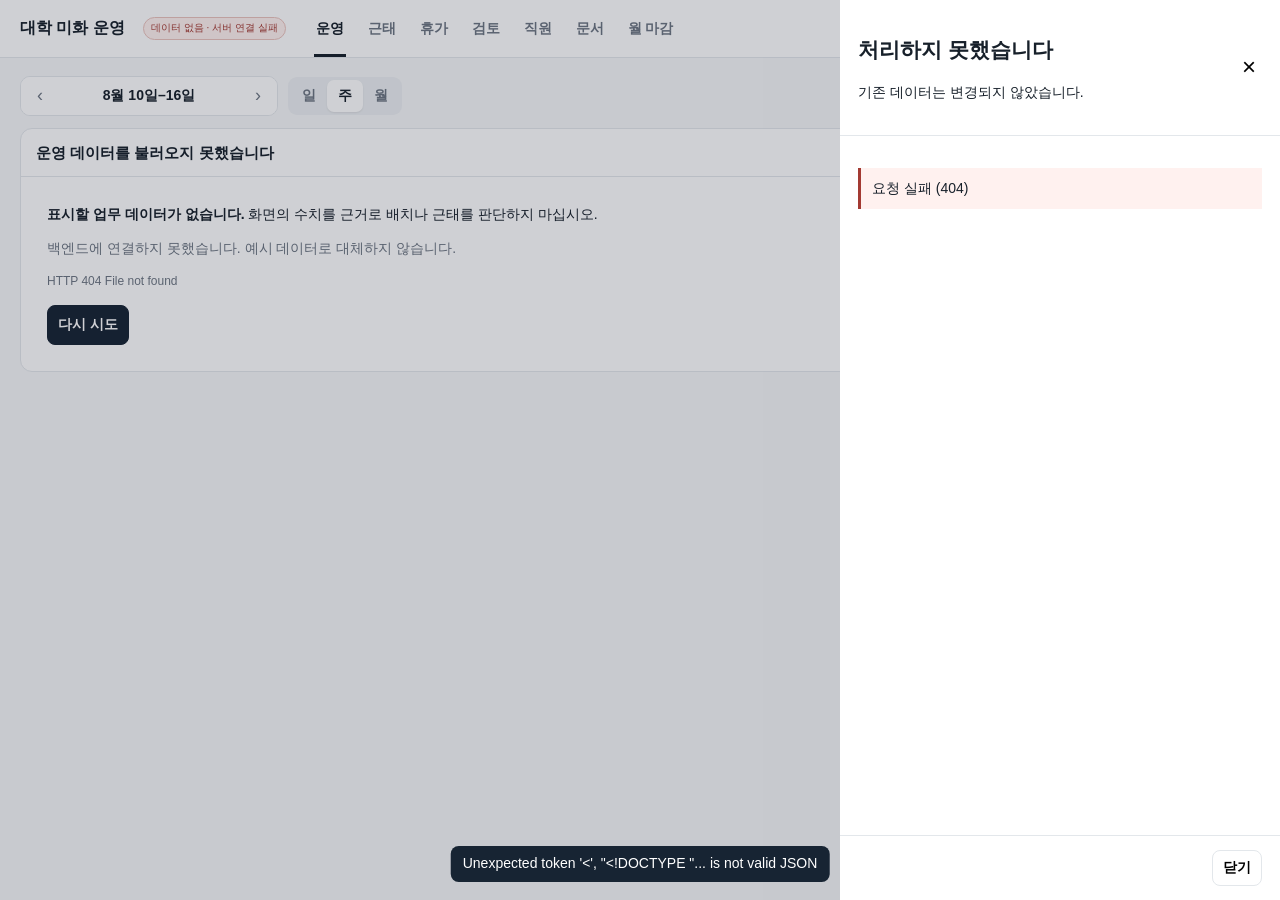
==== commit 2e2bd476: "Synchronize verified Phase 4.5 implementation" ====
--- a/index.html
+++ b/index.html
@@ -1,44 +1,45 @@
-<!doctype html>
-<html lang="ko">
-<head>
-<meta charset="utf-8">
-<meta name="viewport" content="width=device-width,initial-scale=1">
-<title>대학 미화 운영 · 공개 데모</title>
-<style>
-:root{--bg:#f6f7f8;--panel:#fff;--ink:#17202a;--muted:#6d7682;--line:#e3e7eb;--soft:#f8f9fb;--navy:#172433;--blue:#2f5f98;--bluebg:#edf4fb;--red:#a33a32;--redbg:#fff1ef;--amber:#8a5c10;--amberbg:#fff7e8;--green:#2c6846;--greenbg:#edf7f1;--purple:#68479b;--purplebg:#f3effb;--graybg:#f2f4f6}*{box-sizing:border-box}html,body{margin:0;background:var(--bg);color:var(--ink);font:14px/1.42 -apple-system,BlinkMacSystemFont,"Pretendard","Apple SD Gothic Neo","Malgun Gothic","Segoe UI",sans-serif}button,input,select,textarea{font:inherit}button{cursor:pointer}.top{position:sticky;top:0;z-index:40;min-height:58px;background:#fff;border-bottom:1px solid var(--line);display:flex;align-items:center;padding:0 20px;gap:18px}.brand{font-weight:850;font-size:16px;white-space:nowrap}.demo{font-size:10px;background:#fff5cf;color:#785b00;border:1px solid #eddda1;padding:3px 7px;border-radius:999px}.nav{display:flex;align-self:stretch}.nav button{border:0;background:transparent;padding:0 12px;color:var(--muted);font-weight:760;position:relative}.nav button.on{color:var(--ink)}.nav button.on:after{content:"";position:absolute;left:10px;right:10px;bottom:0;height:3px;background:var(--ink)}.spacer{flex:1}.topbtn,.btn{border:1px solid var(--line);background:#fff;border-radius:8px;padding:7px 10px;font-weight:750}.primary{background:var(--navy)!important;color:#fff!important;border-color:var(--navy)!important}.wrap{max-width:1540px;margin:auto;padding:18px 20px 70px}.page{display:none}.page.on{display:block}.toolbar{display:flex;align-items:center;gap:10px;margin-bottom:12px}.datebox{display:flex;align-items:center;background:#fff;border:1px solid var(--line);border-radius:10px;overflow:hidden;height:40px}.datebox button{border:0;background:#fff;width:38px;height:100%;font-size:18px;color:var(--muted)}.datebox strong{min-width:180px;text-align:center}.segment{display:flex;background:#eceff2;border-radius:9px;padding:3px}.segment button{border:0;background:transparent;border-radius:7px;padding:6px 11px;color:var(--muted);font-weight:750}.segment button.on{background:#fff;color:var(--ink);box-shadow:0 1px 2px rgba(0,0,0,.08)}.brief{font-size:12px;color:var(--muted)}.issuebtn{margin-left:auto;border:1px solid #edc9c4;background:var(--redbg);color:var(--red);border-radius:9px;padding:8px 11px;font-weight:800}.issuebtn.on{background:var(--red);color:#fff}.badge{display:inline-grid;place-items:center;min-width:20px;height:20px;border-radius:999px;font-size:11px;background:#edf0f3;color:#53606e;padding:0 6px}.panel{background:#fff;border:1px solid var(--line);border-radius:12px;overflow:hidden}.panelhead{display:flex;align-items:center;gap:12px;padding:13px 15px;border-bottom:1px solid var(--line)}.panelhead h1{font-size:15px;margin:0}.desc{font-size:12px;color:var(--muted)}.right{margin-left:auto;display:flex;gap:8px}.search{height:34px;border:1px solid var(--line);border-radius:8px;padding:0 10px}.board{overflow:auto}.weekgrid{min-width:1180px}.wrow{display:grid;grid-template-columns:210px repeat(7,minmax(132px,1fr));border-bottom:1px solid var(--line)}.whead{background:#fafbfc}.whead>div,.cell,.person{border-right:1px solid var(--line)}.whead>div{padding:10px;min-height:64px}.person{background:#fff;padding:10px 12px;display:flex;align-items:center;gap:10px;min-height:70px}.avatar{width:32px;height:32px;border-radius:50%;display:grid;place-items:center;background:#eef1f4;font-weight:850}.pname{font-weight:850}.zone,.shift,.punch,.sub{font-size:11px;color:var(--muted)}.dayhead{text-align:center}.dayhead .num{font-size:18px;font-weight:850}.cell{min-height:70px;padding:7px;position:relative;background:#fff}.today{background:#f7fafc!important}.pill,.tag{display:inline-flex;border-radius:7px;padding:4px 7px;font-size:11px;font-weight:800}.ok,.green{background:var(--greenbg);color:var(--green)}.leave,.blue{background:var(--bluebg);color:var(--blue)}.sick,.danger,.red{background:var(--redbg);color:var(--red)}.warn,.amber{background:var(--amberbg);color:var(--amber)}.replacement,.purple{background:var(--purplebg);color:var(--purple)}.off,.gray{background:var(--graybg);color:#737d89}.marker{position:absolute;right:7px;top:6px;width:7px;height:7px;border-radius:50%;background:var(--red)}.daily{display:grid;grid-template-columns:minmax(0,1fr) 290px}table{width:100%;border-collapse:collapse}th,td{padding:10px 11px;border-bottom:1px solid #edf0f3;text-align:left}th{font-size:11px;color:var(--muted);background:#fafbfc}.issueRow{background:#fffdfc}.dayaside{padding:15px;background:#fbfcfd}.statgrid{display:grid;grid-template-columns:1fr 1fr;gap:8px}.stat{background:#fff;border:1px solid var(--line);border-radius:9px;padding:10px}.stat b{font-size:19px;display:block}.todoitem{padding:9px 0;border-bottom:1px solid var(--line);font-size:12px}.monthwrap{padding:14px}.monthgrid{display:grid;grid-template-columns:repeat(7,1fr);border-top:1px solid var(--line);border-left:1px solid var(--line)}.mcell{min-height:100px;border-right:1px solid var(--line);border-bottom:1px solid var(--line);padding:8px;background:#fff}.mhead{min-height:auto;background:#fafbfc;text-align:center;font-size:11px;color:var(--muted)}.mnum{font-weight:850}.mchip{display:block;width:max-content;margin-top:4px;border-radius:5px;padding:3px 5px;font-size:10px}.summarybar{display:flex;border-bottom:1px solid var(--line)}.sum{padding:11px 15px;border-right:1px solid var(--line);min-width:105px}.sum b{display:block;font-size:18px}.sum span{font-size:11px;color:var(--muted)}.attgrid{overflow:auto}.attgrid table{min-width:1280px}.split{display:grid;grid-template-columns:minmax(0,1fr) 330px}.side{border-left:1px solid var(--line);padding:15px;background:#fbfcfd}.docgrid{display:grid;grid-template-columns:repeat(3,1fr);gap:10px;padding:14px}.doccard{border:1px solid var(--line);border-radius:10px;padding:13px}.docicon{width:34px;height:34px;border-radius:8px;background:#f0f3f6;display:grid;place-items:center;font-weight:850;margin-bottom:10px}.drawerwrap{position:fixed;inset:0;pointer-events:none;z-index:90}.drawerwrap.open{pointer-events:auto}.scrim{position:absolute;inset:0;background:rgba(16,24,40,.2)}.drawer{position:absolute;right:0;top:0;width:min(440px,100vw);height:100%;background:#fff;transform:translateX(100%);transition:.2s;display:flex;flex-direction:column}.drawerwrap.open .drawer{transform:none}.drawerhead{padding:18px;border-bottom:1px solid var(--line);display:flex}.close{margin-left:auto;border:0;background:transparent;font-size:24px}.drawerbody{padding:18px}.drawerfoot{margin-top:auto;border-top:1px solid var(--line);padding:14px 18px;display:flex;justify-content:flex-end;gap:8px}.box{border:1px solid var(--line);border-radius:9px;overflow:hidden}.kv{display:grid;grid-template-columns:105px 1fr}.kv div{padding:9px 10px;border-bottom:1px solid var(--line)}.kv .k{background:#fafbfc;color:var(--muted)}.alert{margin-top:14px;padding:11px;background:var(--redbg);border-left:3px solid var(--red)}#toast{position:fixed;left:50%;bottom:18px;transform:translateX(-50%);display:none;background:#172433;color:#fff;padding:8px 12px;border-radius:8px;z-index:120}.ai-fab{position:fixed;right:20px;bottom:20px;z-index:70;border:0;background:#172433;color:#fff;border-radius:999px;padding:11px 16px;font-weight:850}.free{font-size:9px;background:#e9f7ef;color:#24623c;border-radius:999px;padding:3px 6px}.ai-panel-wrap{position:fixed;inset:0;z-index:100;pointer-events:none}.ai-panel-wrap.open{pointer-events:auto}.ai-scrim{position:absolute;inset:0;background:rgba(17,24,39,.12)}.ai-panel{position:absolute;right:0;top:0;width:min(455px,100vw);height:100%;background:#fff;transform:translateX(100%);transition:.2s;display:flex;flex-direction:column}.ai-panel-wrap.open .ai-panel{transform:none}.ai-head{padding:14px 15px;border-bottom:1px solid var(--line)}.ai-head-top,.ai-provider{display:flex;align-items:center;gap:7px}.ai-provider{margin-top:10px}.provider-btn{border:1px solid var(--line);background:#fff;padding:6px 9px;border-radius:8px;font-size:11px;font-weight:800}.provider-btn.on{background:#f3f6f8}.local-state{margin-left:auto;font-size:10px;color:var(--green)}.ai-close{margin-left:auto;border:0;background:transparent;font-size:23px}.ai-context{padding:8px 13px;background:#fafbfc;border-bottom:1px solid var(--line)}.ctx{font-size:10px;border:1px solid var(--line);background:#fff;border-radius:999px;padding:3px 7px;margin-right:4px}.ai-chat{flex:1;overflow:auto;padding:14px}.msg{display:flex;margin-bottom:12px}.msg.user{justify-content:flex-end}.bubble{max-width:88%;padding:9px 11px;border-radius:12px;background:#f2f4f6}.msg.user .bubble{background:#172433;color:#fff}.tooltrace{margin:7px 0;border:1px solid var(--line);border-radius:8px;padding:7px;font-size:10px;color:var(--muted)}.ai-compose{border-top:1px solid var(--line);padding:10px}.quick{display:flex;gap:5px;overflow:auto;margin-bottom:7px}.quick button{white-space:nowrap;border:1px solid var(--line);background:#fff;border-radius:999px;padding:5px 8px;font-size:10px}.composebox{display:flex;gap:7px;border:1px solid var(--line);border-radius:10px;padding:7px}.composebox textarea{flex:1;border:0;outline:0;resize:none}.send{width:34px;border:0;border-radius:8px;background:#172433;color:#fff}.ai-note{font-size:9px;color:var(--muted);text-align:center;margin-top:6px}@media(max-width:900px){.top{flex-wrap:wrap;padding:8px 10px}.nav{order:3;width:100%;height:36px;overflow:auto}.nav button{white-space:nowrap}.topbtn{display:none}.wrap{padding:10px 10px 70px}.toolbar{flex-wrap:wrap}.brief{width:100%}.daily,.split{grid-template-columns:1fr}.side{border-left:0;border-top:1px solid var(--line)}.docgrid{grid-template-columns:1fr 1fr}}@media(max-width:620px){.panel{border-radius:0}.weekgrid{min-width:980px}.docgrid{grid-template-columns:1fr}.monthwrap{padding:8px}.mcell{min-height:72px;padding:5px}.mchip{font-size:9px}.summarybar{overflow:auto}.ai-panel{width:100vw}}
-</style>
-<link rel="stylesheet" href="./profile.css">
-</head><body>
-<header class="top"><div class="brand">대학 미화 운영</div><span class="demo">DEMO DATA · 18명</span><nav class="nav" id="topNav"><button class="on" data-page="ops">운영</button><button data-page="attendance">근태</button><button data-page="leave">휴가</button><button data-page="employees">직원</button><button data-page="docs">문서</button></nav><div class="spacer"></div><button class="topbtn" onclick="OPS_OPEN_IMPORT_HISTORY()">원본기록</button><button class="topbtn primary" onclick="OPS_OPEN_IMPORT()">지문 XLS 가져오기</button></header>
-<main class="wrap">
-<section class="page on" id="page-ops"><div class="toolbar"><div class="datebox"><button onclick="toast('이전 기간')">‹</button><strong id="periodTitle">8월 10일–16일</strong><button onclick="toast('다음 기간')">›</button></div><div class="segment" id="opsView"><button data-view="daily">일</button><button class="on" data-view="weekly">주</button><button data-view="monthly">월</button></div><div class="brief" id="opsBrief"></div><button class="issuebtn" id="issueBtn" onclick="toggleIssues()">확인할 항목 <span class="badge" id="issueCount">0</span></button></div><div id="opsContent"></div></section>
-<section class="page" id="page-attendance"><div class="toolbar"><div class="datebox"><button onclick="toast('이전 달')">‹</button><strong id="attendanceMonth">2026년 8월</strong><button onclick="toast('다음 달')">›</button></div><div class="brief">지문 원본 → 자동판정 → 관리자 보정 → 제출용 출근부</div><button class="issuebtn" onclick="toast('근태 이상만 필터')">이상 <span class="badge" id="attendanceIssueCount">0</span></button></div><section class="panel"><div class="summarybar" id="attendanceSummary"></div><div class="panelhead"><div><h1>8월 월간 근태</h1><div class="desc">직원별 월간 결과</div></div><div class="right"><button class="btn" onclick="toast('목업: 근태 검증 다시 실행')">검증 다시 실행</button><button class="btn primary" onclick="toast('목업: 출근부 XLS 생성')">출근부 XLS 생성</button></div></div><div class="attgrid" id="attendanceGrid"></div></section></section>
-<section class="page" id="page-leave"><div class="toolbar"><div class="datebox"><button onclick="toast('이전 달')">‹</button><strong id="leaveMonth">2026년 8월</strong><button onclick="toast('다음 달')">›</button></div><div class="brief">신청 → 증빙 확인 → 승인 → 복귀</div><button class="btn primary" style="margin-left:auto" onclick="toast('새 휴가 등록')">+ 휴가 등록</button></div><section class="panel"><div class="summarybar" id="leaveSummary"></div><div class="panelhead"><h1>휴가 · 병가</h1></div><table><thead><tr><th>직원</th><th>구분</th><th>기간</th><th>일수</th><th>증빙</th><th>상태</th></tr></thead><tbody id="leaveTable"></tbody></table></section></section>
-<section class="page" id="page-employees"><div class="toolbar"><div class="brief" id="empBrief"></div><button class="btn primary" style="margin-left:auto" onclick="toast('직원 등록')">+ 직원 등록</button></div><section class="panel"><div class="panelhead"><h1>직원</h1></div><table><thead><tr><th>직원</th><th>담당구역</th><th>입사일</th><th>계약만료</th><th>연차 잔여</th><th>상태</th><th>지문슬롯</th></tr></thead><tbody id="employeeTable"></tbody></table></section></section>
-<section class="page" id="page-docs"><section class="panel"><div class="panelhead"><h1>문서</h1></div><div class="docgrid"><div class="doccard"><div class="docicon">재</div><h3>재직증명서</h3><p>직원 선택 → 현재 인사정보로 생성</p><button class="btn primary" onclick="toast('재직증명서 생성')">생성</button></div><div class="doccard"><div class="docicon">근</div><h3>근로계약서</h3><p>조건 검토 후 생성</p><button class="btn" onclick="toast('계약서 검토')">검토</button></div><div class="doccard"><div class="docicon">휴</div><h3>휴가대장</h3><p>선택 월의 승인 휴가 XLS</p><button class="btn primary" onclick="toast('8월 휴가대장 생성')">생성</button></div><div class="doccard"><div class="docicon">대</div><h3>대체근무 확인서</h3><p>대체자·구역 자동 반영</p><button class="btn primary" onclick="toast('대체근무 확인서 생성')">생성</button></div><div class="doccard"><div class="docicon">출</div><h3>월 출근부</h3><p>검증 근태에서 XLS 생성</p><button class="btn primary" onclick="toast('월 출근부 생성')">생성</button></div><div class="doccard"><div class="docicon">입</div><h3>입사서류 패킷</h3><p>직원 기본정보 재사용</p><button class="btn" onclick="toast('입사서류 패킷')">열기</button></div></div></section></section>
-</main>
-<div class="drawerwrap" id="drawerWrap"><div class="scrim" onclick="closeDrawer()"></div><aside class="drawer"><div class="drawerhead"><div><h2 id="dtitle"></h2><p id="dsub"></p></div><button class="close" onclick="closeDrawer()">×</button></div><div class="drawerbody" id="dbody"></div><div class="drawerfoot" id="dfoot"></div></aside></div><div id="toast"></div>
-<button class="ai-fab" onclick="openAI()">✦ AI 업무도우미 <span class="free">MOCK</span></button><div class="ai-panel-wrap" id="aiWrap"><div class="ai-scrim" onclick="closeAI()"></div><aside class="ai-panel"><div class="ai-head"><div class="ai-head-top"><h2>AI 업무도우미</h2><div class="local-state" id="localState">데모 응답</div><button class="ai-close" onclick="closeAI()">×</button></div><div class="ai-provider"><button class="provider-btn on" data-provider="claude" onclick="setProvider('claude')">Claude</button><button class="provider-btn" data-provider="codex" onclick="setProvider('codex')">GPT · Codex</button></div></div><div class="ai-context"><span class="ctx">운영</span><span class="ctx">직원 18명</span></div><div class="ai-chat" id="aiChat"><div class="msg ai"><div class="bubble">현재 목데이터를 기준으로 답합니다. 예: “오늘 결원 있어?”</div></div></div><div class="ai-compose"><div class="quick"><button onclick="askQuick('오늘 결원과 대체 현황 알려줘')">오늘 결원</button><button onclick="askQuick('확인 필요한 항목만 정리해줘')">확인 필요</button><button onclick="askQuick('김가람 병가에서 뭐가 문제야?')">병가 확인</button><button onclick="askQuick('오늘 업무 보고 문장 써줘')">업무보고</button></div><div class="composebox"><textarea id="aiInput" placeholder="예: 오늘 결원 있어?"></textarea><button class="send" onclick="sendAI()">↑</button></div><div class="ai-note">공개 데모 · 실제 Claude/GPT 연결 아님</div></div></aside></div>
-<script>
-// Operations data is loaded by data-source.js: from the API in operational
-// mode, or from the generated snapshot in the public demo. It is never both.
-let days=[];
-let employees=[];
-let opsMode='weekly',issuesOnly=false,selectedDay=1;function renderOps(){document.querySelectorAll('#opsView button').forEach(b=>b.classList.toggle('on',b.dataset.view===opsMode));document.getElementById('periodTitle').textContent=periodTitleFor(opsMode);let c=employees.map(e=>e.cells[selectedDay]);document.getElementById('opsBrief').innerHTML=`재직 <b>18</b> · 정상 <b>${c.filter(x=>x.type==='ok').length}</b> · 휴가/병가 <b>${c.filter(x=>['leave','sick'].includes(x.type)).length}</b> · 대체 <b>${c.filter(x=>x.type==='replacement').length}</b>`;document.getElementById('issueCount').textContent=employees.reduce((n,e)=>n+e.cells.filter(x=>x.issue).length,0);document.getElementById('issueBtn').classList.toggle('on',issuesOnly);opsMode==='weekly'?renderWeekly():opsMode==='daily'?renderDaily():renderMonthly()}
-function renderWeekly(){let list=employees.filter(e=>!issuesOnly||e.cells.some(c=>c.issue)),h='<section class="panel board"><div class="weekgrid"><div class="wrow whead"><div>직원 · 담당구역</div>';days.forEach(d=>h+=`<div class="dayhead ${d.today?'today':''}"><div>${d.dow}</div><div class="num">${d.num}</div></div>`);h+='</div>';list.forEach(e=>{h+=`<div class="wrow"><div class="person"><div class="avatar">${e.name[0]}</div><div><div class="pname">${e.name}</div><div class="zone">${e.zone}</div></div></div>`;e.cells.forEach((c,i)=>h+=`<div class="cell ${days[i].today?'today':''}" onclick='openCell(${JSON.stringify(e.name)},${JSON.stringify(e.zone)},${i},${JSON.stringify(c)})'>${c.issue?'<span class="marker"></span>':''}<div class="shift">${c.shift}</div><span class="pill ${c.type}">${c.label}</span><div class="punch">${c.punch||''}</div></div>`);h+='</div>'});document.getElementById('opsContent').innerHTML=h+'</div></section>'}
-function renderDaily(){let rows=employees.filter(e=>!issuesOnly||e.cells[selectedDay].issue).sort((a,b)=>(b.cells[selectedDay].issue?1:0)-(a.cells[selectedDay].issue?1:0)),h='<section class="panel daily"><div><div class="panelhead"><h1>8월 11일 화요일</h1></div><table><thead><tr><th>직원</th><th>구역</th><th>예정</th><th>실제</th><th>상태</th></tr></thead><tbody>';rows.forEach(e=>{let c=e.cells[selectedDay];h+=`<tr class="${c.issue?'issueRow':''}" onclick='openCell(${JSON.stringify(e.name)},${JSON.stringify(e.zone)},${selectedDay},${JSON.stringify(c)})'><td><b>${e.name}</b></td><td>${e.zone}</td><td>${c.shift}</td><td>${c.punch||'—'}</td><td><span class="tag ${c.issue?'red':c.type==='ok'?'green':c.type==='replacement'?'purple':'amber'}">${c.label}</span></td></tr>`});h+='</tbody></table></div>'+dailyAside()+'</section>';document.getElementById('opsContent').innerHTML=h}
-let monthStats={};
-function renderMonthly(){let h='<section class="panel"><div class="monthwrap"><div class="monthgrid">';['일','월','화','수','목','금','토'].forEach(d=>h+=`<div class="mcell mhead">${d}</div>`);for(let i=0;i<6;i++)h+='<div class="mcell"></div>';for(let d=1;d<=31;d++){let s=monthStats[d]||{};h+=`<div class="mcell ${d===11?'today':''}"><div class="mnum">${d}</div>${s.issue?`<span class="mchip red">확인 ${s.issue}</span>`:''}${s.leave?`<span class="mchip blue">휴가 ${s.leave}</span>`:''}${s.sick?`<span class="mchip red">병가 ${s.sick}</span>`:''}${s.replace?`<span class="mchip purple">대체 ${s.replace}</span>`:''}</div>`}document.getElementById('opsContent').innerHTML=h+'</div></div></section>'}
-document.querySelectorAll('#opsView button').forEach(b=>b.onclick=()=>{opsMode=b.dataset.view;renderOps()});function toggleIssues(){issuesOnly=!issuesOnly;renderOps()}
-function renderAttendance(){renderAttendanceGrid()}
-function renderEmployees(){document.getElementById('employeeTable').innerHTML=employees.map(e=>`<tr onclick="openGeneric('${e.name}','${e.zone}','입사 ${e.hire} · 계약 ${e.end}','연차 ${e.leave}일 · 지문 ${e.slot}')"><td><b>${e.name}</b></td><td>${e.zone}</td><td>${e.hire}</td><td>${e.end}</td><td>${e.leave}일</td><td><span class="tag ${e.state==='병가'?'red':e.state==='대체'?'purple':'green'}">${e.state}</span></td><td>${e.slot}</td></tr>`).join('')}
-document.querySelectorAll('#topNav button').forEach(b=>b.onclick=()=>{document.querySelectorAll('#topNav button').forEach(x=>x.classList.remove('on'));b.classList.add('on');document.querySelectorAll('.page').forEach(p=>p.classList.remove('on'));document.getElementById('page-'+b.dataset.page).classList.add('on')});
-function openCell(name,zone,i,c){dtitle.textContent=name;dsub.textContent=`${days[i].date} · ${zone}`;dbody.innerHTML=`<div class="box"><div class="kv"><div class="k">예정</div><div>${c.shift}</div><div class="k">상태</div><div><b>${c.label}</b></div><div class="k">기록</div><div>${c.punch||'—'}</div></div></div>${c.issue?`<div class="alert"><b>확인 필요</b><br>${c.detail}</div>`:''}`;dfoot.innerHTML='<button class="btn" onclick="closeDrawer()">닫기</button><button class="btn primary" onclick="toast(\'목업: 조치\')">조치하기</button>';drawerWrap.classList.add('open')}function openGeneric(title,sub,main,note){dtitle.textContent=title;dsub.textContent=sub;dbody.innerHTML=`<div class="box"><div class="kv"><div class="k">정보</div><div>${main}</div><div class="k">메모</div><div>${note}</div></div></div>`;drawerWrap.classList.add('open')}function closeDrawer(){drawerWrap.classList.remove('open')}function toast(t){let e=document.getElementById('toast');e.textContent=t;e.style.display='block';setTimeout(()=>e.style.display='none',1200)}
-function openAI(){aiWrap.classList.add('open')}function closeAI(){aiWrap.classList.remove('open')}function setProvider(p){document.querySelectorAll('.provider-btn').forEach(b=>b.classList.toggle('on',b.dataset.provider===p));localState.textContent=p==='claude'?'Claude 데모':'GPT/Codex 데모'}function askQuick(q){aiInput.value=q;sendAI()}function sendAI(){let q=aiInput.value.trim();if(!q)return;aiChat.innerHTML+=`<div class="msg user"><div class="bubble">${q}</div></div>`;aiInput.value='';let a='현재 목데이터 기준으로 확인했습니다.',tool='get_current_view()';if(q.includes('결원')||q.includes('대체')){a='오늘 미배치 결원은 <b>1건</b>입니다. 박나래 담당 공학관 3층에 대체인력이 아직 배정되지 않았습니다.';tool='get_replacement_status()'}else if(q.includes('확인')){a='<b>4건</b>입니다. 김가람 병가 증빙기간, 박나래 결원, 이도연 휴가·근태 충돌, 최라온 다중 태그입니다.';tool='get_issues()'}else if(q.includes('김가람')||q.includes('병가')){a='김가람의 병가 신청은 8/4–9/11인데 진단서는 8/4–8/31까지입니다. 추가 증빙 또는 신청기간 정정이 필요합니다.';tool='get_leave(김가람)'}else if(q.includes('보고')){a='<b>업무보고 초안</b><br>8월 11일 병가 증빙 불일치 1건, 결원·대체 미배치 1건, 휴가·근태 충돌 1건, 다중 지문기록 1건을 확인하여 조치 중입니다.';tool='get_daily_summary()'}setTimeout(()=>{aiChat.innerHTML+=`<div class="msg ai"><div class="bubble"><div class="tooltrace">${tool}</div>${a}</div></div>`;aiChat.scrollTop=aiChat.scrollHeight},180)}aiInput.addEventListener('keydown',e=>{if(e.key==='Enter'&&!e.shiftKey){e.preventDefault();sendAI()}});
-</script><script src="./profile.js"></script>
-<!--OPS_DEMO_INJECT-->
-<script src="./data-source.js"></script>
-<script src="./import-ui.js"></script>
+<!doctype html>
+<html lang="ko">
+<head>
+<meta charset="utf-8">
+<meta name="viewport" content="width=device-width,initial-scale=1">
+<title>대학 미화 운영 · 공개 데모</title>
+<style>
+:root{--bg:#f6f7f8;--panel:#fff;--ink:#17202a;--muted:#6d7682;--line:#e3e7eb;--soft:#f8f9fb;--navy:#172433;--blue:#2f5f98;--bluebg:#edf4fb;--red:#a33a32;--redbg:#fff1ef;--amber:#8a5c10;--amberbg:#fff7e8;--green:#2c6846;--greenbg:#edf7f1;--purple:#68479b;--purplebg:#f3effb;--graybg:#f2f4f6}*{box-sizing:border-box}html,body{margin:0;background:var(--bg);color:var(--ink);font:14px/1.42 -apple-system,BlinkMacSystemFont,"Pretendard","Apple SD Gothic Neo","Malgun Gothic","Segoe UI",sans-serif}button,input,select,textarea{font:inherit}button{cursor:pointer}.top{position:sticky;top:0;z-index:40;min-height:58px;background:#fff;border-bottom:1px solid var(--line);display:flex;align-items:center;padding:0 20px;gap:18px}.brand{font-weight:850;font-size:16px;white-space:nowrap}.demo{font-size:10px;background:#fff5cf;color:#785b00;border:1px solid #eddda1;padding:3px 7px;border-radius:999px}.nav{display:flex;align-self:stretch}.nav button{border:0;background:transparent;padding:0 12px;color:var(--muted);font-weight:760;position:relative}.nav button.on{color:var(--ink)}.nav button.on:after{content:"";position:absolute;left:10px;right:10px;bottom:0;height:3px;background:var(--ink)}.spacer{flex:1}.topbtn,.btn{border:1px solid var(--line);background:#fff;border-radius:8px;padding:7px 10px;font-weight:750}.primary{background:var(--navy)!important;color:#fff!important;border-color:var(--navy)!important}.wrap{max-width:1540px;margin:auto;padding:18px 20px 70px}.page{display:none}.page.on{display:block}.toolbar{display:flex;align-items:center;gap:10px;margin-bottom:12px}.datebox{display:flex;align-items:center;background:#fff;border:1px solid var(--line);border-radius:10px;overflow:hidden;height:40px}.datebox button{border:0;background:#fff;width:38px;height:100%;font-size:18px;color:var(--muted)}.datebox strong{min-width:180px;text-align:center}.segment{display:flex;background:#eceff2;border-radius:9px;padding:3px}.segment button{border:0;background:transparent;border-radius:7px;padding:6px 11px;color:var(--muted);font-weight:750}.segment button.on{background:#fff;color:var(--ink);box-shadow:0 1px 2px rgba(0,0,0,.08)}.brief{font-size:12px;color:var(--muted)}.issuebtn{margin-left:auto;border:1px solid #edc9c4;background:var(--redbg);color:var(--red);border-radius:9px;padding:8px 11px;font-weight:800}.issuebtn.on{background:var(--red);color:#fff}.badge{display:inline-grid;place-items:center;min-width:20px;height:20px;border-radius:999px;font-size:11px;background:#edf0f3;color:#53606e;padding:0 6px}.panel{background:#fff;border:1px solid var(--line);border-radius:12px;overflow:hidden}.panelhead{display:flex;align-items:center;gap:12px;padding:13px 15px;border-bottom:1px solid var(--line)}.panelhead h1{font-size:15px;margin:0}.desc{font-size:12px;color:var(--muted)}.right{margin-left:auto;display:flex;gap:8px}.search{height:34px;border:1px solid var(--line);border-radius:8px;padding:0 10px}.board{overflow:auto}.weekgrid{min-width:1180px}.wrow{display:grid;grid-template-columns:210px repeat(7,minmax(132px,1fr));border-bottom:1px solid var(--line)}.whead{background:#fafbfc}.whead>div,.cell,.person{border-right:1px solid var(--line)}.whead>div{padding:10px;min-height:64px}.person{background:#fff;padding:10px 12px;display:flex;align-items:center;gap:10px;min-height:70px}.avatar{width:32px;height:32px;border-radius:50%;display:grid;place-items:center;background:#eef1f4;font-weight:850}.pname{font-weight:850}.zone,.shift,.punch,.sub{font-size:11px;color:var(--muted)}.dayhead{text-align:center}.dayhead .num{font-size:18px;font-weight:850}.cell{min-height:70px;padding:7px;position:relative;background:#fff}.today{background:#f7fafc!important}.pill,.tag{display:inline-flex;border-radius:7px;padding:4px 7px;font-size:11px;font-weight:800}.ok,.green{background:var(--greenbg);color:var(--green)}.leave,.blue{background:var(--bluebg);color:var(--blue)}.sick,.danger,.red{background:var(--redbg);color:var(--red)}.warn,.amber{background:var(--amberbg);color:var(--amber)}.replacement,.purple{background:var(--purplebg);color:var(--purple)}.off,.gray{background:var(--graybg);color:#737d89}.marker{position:absolute;right:7px;top:6px;width:7px;height:7px;border-radius:50%;background:var(--red)}.daily{display:grid;grid-template-columns:minmax(0,1fr) 290px}table{width:100%;border-collapse:collapse}th,td{padding:10px 11px;border-bottom:1px solid #edf0f3;text-align:left}th{font-size:11px;color:var(--muted);background:#fafbfc}.issueRow{background:#fffdfc}.dayaside{padding:15px;background:#fbfcfd}.statgrid{display:grid;grid-template-columns:1fr 1fr;gap:8px}.stat{background:#fff;border:1px solid var(--line);border-radius:9px;padding:10px}.stat b{font-size:19px;display:block}.todoitem{padding:9px 0;border-bottom:1px solid var(--line);font-size:12px}.monthwrap{padding:14px}.monthgrid{display:grid;grid-template-columns:repeat(7,1fr);border-top:1px solid var(--line);border-left:1px solid var(--line)}.mcell{min-height:100px;border-right:1px solid var(--line);border-bottom:1px solid var(--line);padding:8px;background:#fff}.mhead{min-height:auto;background:#fafbfc;text-align:center;font-size:11px;color:var(--muted)}.mnum{font-weight:850}.mchip{display:block;width:max-content;margin-top:4px;border-radius:5px;padding:3px 5px;font-size:10px}.summarybar{display:flex;border-bottom:1px solid var(--line)}.sum{padding:11px 15px;border-right:1px solid var(--line);min-width:105px}.sum b{display:block;font-size:18px}.sum span{font-size:11px;color:var(--muted)}.attgrid{overflow:auto}.attgrid table{min-width:1280px}.split{display:grid;grid-template-columns:minmax(0,1fr) 330px}.side{border-left:1px solid var(--line);padding:15px;background:#fbfcfd}.docgrid{display:grid;grid-template-columns:repeat(3,1fr);gap:10px;padding:14px}.doccard{border:1px solid var(--line);border-radius:10px;padding:13px}.docicon{width:34px;height:34px;border-radius:8px;background:#f0f3f6;display:grid;place-items:center;font-weight:850;margin-bottom:10px}.drawerwrap{position:fixed;inset:0;pointer-events:none;z-index:90}.drawerwrap.open{pointer-events:auto}.scrim{position:absolute;inset:0;background:rgba(16,24,40,.2)}.drawer{position:absolute;right:0;top:0;width:min(440px,100vw);height:100%;background:#fff;transform:translateX(100%);transition:.2s;display:flex;flex-direction:column}.drawerwrap.open .drawer{transform:none}.drawerhead{padding:18px;border-bottom:1px solid var(--line);display:flex}.close{margin-left:auto;border:0;background:transparent;font-size:24px}.drawerbody{padding:18px}.drawerfoot{margin-top:auto;border-top:1px solid var(--line);padding:14px 18px;display:flex;justify-content:flex-end;gap:8px}.box{border:1px solid var(--line);border-radius:9px;overflow:hidden}.kv{display:grid;grid-template-columns:105px 1fr}.kv div{padding:9px 10px;border-bottom:1px solid var(--line)}.kv .k{background:#fafbfc;color:var(--muted)}.alert{margin-top:14px;padding:11px;background:var(--redbg);border-left:3px solid var(--red)}#toast{position:fixed;left:50%;bottom:18px;transform:translateX(-50%);display:none;background:#172433;color:#fff;padding:8px 12px;border-radius:8px;z-index:120}.ai-fab{position:fixed;right:20px;bottom:20px;z-index:70;border:0;background:#172433;color:#fff;border-radius:999px;padding:11px 16px;font-weight:850}.free{font-size:9px;background:#e9f7ef;color:#24623c;border-radius:999px;padding:3px 6px}.ai-panel-wrap{position:fixed;inset:0;z-index:100;pointer-events:none}.ai-panel-wrap.open{pointer-events:auto}.ai-scrim{position:absolute;inset:0;background:rgba(17,24,39,.12)}.ai-panel{position:absolute;right:0;top:0;width:min(455px,100vw);height:100%;background:#fff;transform:translateX(100%);transition:.2s;display:flex;flex-direction:column}.ai-panel-wrap.open .ai-panel{transform:none}.ai-head{padding:14px 15px;border-bottom:1px solid var(--line)}.ai-head-top,.ai-provider{display:flex;align-items:center;gap:7px}.ai-provider{margin-top:10px}.provider-btn{border:1px solid var(--line);background:#fff;padding:6px 9px;border-radius:8px;font-size:11px;font-weight:800}.provider-btn.on{background:#f3f6f8}.local-state{margin-left:auto;font-size:10px;color:var(--green)}.ai-close{margin-left:auto;border:0;background:transparent;font-size:23px}.ai-context{padding:8px 13px;background:#fafbfc;border-bottom:1px solid var(--line)}.ctx{font-size:10px;border:1px solid var(--line);background:#fff;border-radius:999px;padding:3px 7px;margin-right:4px}.ai-chat{flex:1;overflow:auto;padding:14px}.msg{display:flex;margin-bottom:12px}.msg.user{justify-content:flex-end}.bubble{max-width:88%;padding:9px 11px;border-radius:12px;background:#f2f4f6}.msg.user .bubble{background:#172433;color:#fff}.tooltrace{margin:7px 0;border:1px solid var(--line);border-radius:8px;padding:7px;font-size:10px;color:var(--muted)}.ai-compose{border-top:1px solid var(--line);padding:10px}.quick{display:flex;gap:5px;overflow:auto;margin-bottom:7px}.quick button{white-space:nowrap;border:1px solid var(--line);background:#fff;border-radius:999px;padding:5px 8px;font-size:10px}.composebox{display:flex;gap:7px;border:1px solid var(--line);border-radius:10px;padding:7px}.composebox textarea{flex:1;border:0;outline:0;resize:none}.send{width:34px;border:0;border-radius:8px;background:#172433;color:#fff}.ai-note{font-size:9px;color:var(--muted);text-align:center;margin-top:6px}@media(max-width:900px){.top{flex-wrap:wrap;padding:8px 10px}.nav{order:3;width:100%;height:36px;overflow:auto}.nav button{white-space:nowrap}.topbtn{display:none}.wrap{padding:10px 10px 70px}.toolbar{flex-wrap:wrap}.brief{width:100%}.daily,.split{grid-template-columns:1fr}.side{border-left:0;border-top:1px solid var(--line)}.docgrid{grid-template-columns:1fr 1fr}}@media(max-width:620px){.panel{border-radius:0}.weekgrid{min-width:980px}.docgrid{grid-template-columns:1fr}.monthwrap{padding:8px}.mcell{min-height:72px;padding:5px}.mchip{font-size:9px}.summarybar{overflow:auto}.ai-panel{width:100vw}}
+</style>
+<link rel="stylesheet" href="./profile.css">
+</head><body>
+<header class="top"><div class="brand">대학 미화 운영</div><span class="demo">DEMO DATA · 18명</span><nav class="nav" id="topNav"><button class="on" data-page="ops">운영</button><button data-page="attendance">근태</button><button data-page="leave">휴가</button><button data-page="employees">직원</button><button data-page="docs">문서</button></nav><div class="spacer"></div><button class="topbtn" onclick="OPS_OPEN_IMPORT_HISTORY()">원본기록</button><button class="topbtn primary" onclick="OPS_OPEN_IMPORT()">지문 XLS 가져오기</button></header>
+<main class="wrap">
+<section class="page on" id="page-ops"><div class="toolbar"><div class="datebox"><button onclick="toast('이전 기간')">‹</button><strong id="periodTitle">8월 10일–16일</strong><button onclick="toast('다음 기간')">›</button></div><div class="segment" id="opsView"><button data-view="daily">일</button><button class="on" data-view="weekly">주</button><button data-view="monthly">월</button></div><div class="brief" id="opsBrief"></div><button class="issuebtn" id="issueBtn" onclick="toggleIssues()">확인할 항목 <span class="badge" id="issueCount">0</span></button></div><div id="opsContent"></div></section>
+<section class="page" id="page-attendance"><div class="toolbar"><div class="datebox"><button onclick="toast('이전 달')">‹</button><strong id="attendanceMonth">2026년 8월</strong><button onclick="toast('다음 달')">›</button></div><div class="brief">지문 원본 → 자동판정 → 관리자 보정 → 제출용 출근부</div><button class="issuebtn" onclick="toast('근태 이상만 필터')">이상 <span class="badge" id="attendanceIssueCount">0</span></button></div><section class="panel"><div class="summarybar" id="attendanceSummary"></div><div class="panelhead"><div><h1>8월 월간 근태</h1><div class="desc">직원별 월간 결과</div></div><div class="right"><button class="btn" onclick="toast('목업: 근태 검증 다시 실행')">검증 다시 실행</button><button class="btn primary" onclick="toast('목업: 출근부 XLS 생성')">출근부 XLS 생성</button></div></div><div class="attgrid" id="attendanceGrid"></div></section></section>
+<section class="page" id="page-leave"><div class="toolbar"><div class="datebox"><button onclick="toast('이전 달')">‹</button><strong id="leaveMonth">2026년 8월</strong><button onclick="toast('다음 달')">›</button></div><div class="brief">신청 → 증빙 확인 → 승인 → 복귀</div><button class="btn primary" style="margin-left:auto" onclick="toast('새 휴가 등록')">+ 휴가 등록</button></div><section class="panel"><div class="summarybar" id="leaveSummary"></div><div class="panelhead"><h1>휴가 · 병가</h1></div><table><thead><tr><th>직원</th><th>구분</th><th>기간</th><th>일수</th><th>증빙</th><th>상태</th></tr></thead><tbody id="leaveTable"></tbody></table></section></section>
+<section class="page" id="page-employees"><div class="toolbar"><div class="brief" id="empBrief"></div><button class="btn primary" style="margin-left:auto" onclick="toast('직원 등록')">+ 직원 등록</button></div><section class="panel"><div class="panelhead"><h1>직원</h1></div><table><thead><tr><th>직원</th><th>담당구역</th><th>입사일</th><th>계약만료</th><th>연차 잔여</th><th>상태</th><th>지문슬롯</th></tr></thead><tbody id="employeeTable"></tbody></table></section></section>
+<section class="page" id="page-docs"><section class="panel"><div class="panelhead"><h1>문서</h1></div><div class="docgrid"><div class="doccard"><div class="docicon">재</div><h3>재직증명서</h3><p>직원 선택 → 현재 인사정보로 생성</p><button class="btn primary" onclick="toast('재직증명서 생성')">생성</button></div><div class="doccard"><div class="docicon">근</div><h3>근로계약서</h3><p>조건 검토 후 생성</p><button class="btn" onclick="toast('계약서 검토')">검토</button></div><div class="doccard"><div class="docicon">휴</div><h3>휴가대장</h3><p>선택 월의 승인 휴가 XLS</p><button class="btn primary" onclick="toast('8월 휴가대장 생성')">생성</button></div><div class="doccard"><div class="docicon">대</div><h3>대체근무 확인서</h3><p>대체자·구역 자동 반영</p><button class="btn primary" onclick="toast('대체근무 확인서 생성')">생성</button></div><div class="doccard"><div class="docicon">출</div><h3>월 출근부</h3><p>검증 근태에서 XLS 생성</p><button class="btn primary" onclick="toast('월 출근부 생성')">생성</button></div><div class="doccard"><div class="docicon">입</div><h3>입사서류 패킷</h3><p>직원 기본정보 재사용</p><button class="btn" onclick="toast('입사서류 패킷')">열기</button></div></div></section></section>
+</main>
+<div class="drawerwrap" id="drawerWrap"><div class="scrim" onclick="closeDrawer()"></div><aside class="drawer"><div class="drawerhead"><div><h2 id="dtitle"></h2><p id="dsub"></p></div><button class="close" onclick="closeDrawer()">×</button></div><div class="drawerbody" id="dbody"></div><div class="drawerfoot" id="dfoot"></div></aside></div><div id="toast"></div>
+<button class="ai-fab" onclick="openAI()">✦ AI 업무도우미 <span class="free">MOCK</span></button><div class="ai-panel-wrap" id="aiWrap"><div class="ai-scrim" onclick="closeAI()"></div><aside class="ai-panel"><div class="ai-head"><div class="ai-head-top"><h2>AI 업무도우미</h2><div class="local-state" id="localState">데모 응답</div><button class="ai-close" onclick="closeAI()">×</button></div><div class="ai-provider"><button class="provider-btn on" data-provider="claude" onclick="setProvider('claude')">Claude</button><button class="provider-btn" data-provider="codex" onclick="setProvider('codex')">GPT · Codex</button></div></div><div class="ai-context"><span class="ctx">운영</span><span class="ctx">직원 18명</span></div><div class="ai-chat" id="aiChat"><div class="msg ai"><div class="bubble">현재 목데이터를 기준으로 답합니다. 예: “오늘 결원 있어?”</div></div></div><div class="ai-compose"><div class="quick"><button onclick="askQuick('오늘 결원과 대체 현황 알려줘')">오늘 결원</button><button onclick="askQuick('확인 필요한 항목만 정리해줘')">확인 필요</button><button onclick="askQuick('김가람 병가에서 뭐가 문제야?')">병가 확인</button><button onclick="askQuick('오늘 업무 보고 문장 써줘')">업무보고</button></div><div class="composebox"><textarea id="aiInput" placeholder="예: 오늘 결원 있어?"></textarea><button class="send" onclick="sendAI()">↑</button></div><div class="ai-note">공개 데모 · 실제 Claude/GPT 연결 아님</div></div></aside></div>
+<script>
+// Operations data is loaded by data-source.js: from the API in operational
+// mode, or from the generated snapshot in the public demo. It is never both.
+let days=[];
+let employees=[];
+let opsMode='weekly',issuesOnly=false,selectedDay=1;function renderOps(){document.querySelectorAll('#opsView button').forEach(b=>b.classList.toggle('on',b.dataset.view===opsMode));document.getElementById('periodTitle').textContent=periodTitleFor(opsMode);let c=employees.map(e=>e.cells[selectedDay]);document.getElementById('opsBrief').innerHTML=`재직 <b>18</b> · 정상 <b>${c.filter(x=>x.type==='ok').length}</b> · 휴가/병가 <b>${c.filter(x=>['leave','sick'].includes(x.type)).length}</b> · 대체 <b>${c.filter(x=>x.type==='replacement').length}</b>`;document.getElementById('issueCount').textContent=employees.reduce((n,e)=>n+e.cells.filter(x=>x.issue).length,0);document.getElementById('issueBtn').classList.toggle('on',issuesOnly);opsMode==='weekly'?renderWeekly():opsMode==='daily'?renderDaily():renderMonthly()}
+function renderWeekly(){let list=employees.filter(e=>!issuesOnly||e.cells.some(c=>c.issue)),h='<section class="panel board"><div class="weekgrid"><div class="wrow whead"><div>직원 · 담당구역</div>';days.forEach(d=>h+=`<div class="dayhead ${d.today?'today':''}"><div>${d.dow}</div><div class="num">${d.num}</div></div>`);h+='</div>';list.forEach(e=>{h+=`<div class="wrow"><div class="person"><div class="avatar">${e.name[0]}</div><div><div class="pname">${e.name}</div><div class="zone">${e.zone}</div></div></div>`;e.cells.forEach((c,i)=>h+=`<div class="cell ${days[i].today?'today':''}" onclick='openCell(${JSON.stringify(e.name)},${JSON.stringify(e.zone)},${i},${JSON.stringify(c)})'>${c.issue?'<span class="marker"></span>':''}<div class="shift">${c.shift}</div><span class="pill ${c.type}">${c.label}</span><div class="punch">${c.punch||''}</div></div>`);h+='</div>'});document.getElementById('opsContent').innerHTML=h+'</div></section>'}
+function renderDaily(){let rows=employees.filter(e=>!issuesOnly||e.cells[selectedDay].issue).sort((a,b)=>(b.cells[selectedDay].issue?1:0)-(a.cells[selectedDay].issue?1:0)),h='<section class="panel daily"><div><div class="panelhead"><h1>8월 11일 화요일</h1></div><table><thead><tr><th>직원</th><th>구역</th><th>예정</th><th>실제</th><th>상태</th></tr></thead><tbody>';rows.forEach(e=>{let c=e.cells[selectedDay];h+=`<tr class="${c.issue?'issueRow':''}" onclick='openCell(${JSON.stringify(e.name)},${JSON.stringify(e.zone)},${selectedDay},${JSON.stringify(c)})'><td><b>${e.name}</b></td><td>${e.zone}</td><td>${c.shift}</td><td>${c.punch||'—'}</td><td><span class="tag ${c.issue?'red':c.type==='ok'?'green':c.type==='replacement'?'purple':'amber'}">${c.label}</span></td></tr>`});h+='</tbody></table></div>'+dailyAside()+'</section>';document.getElementById('opsContent').innerHTML=h}
+let monthStats={};
+function renderMonthly(){let h='<section class="panel"><div class="monthwrap"><div class="monthgrid">';['일','월','화','수','목','금','토'].forEach(d=>h+=`<div class="mcell mhead">${d}</div>`);for(let i=0;i<6;i++)h+='<div class="mcell"></div>';for(let d=1;d<=31;d++){let s=monthStats[d]||{};h+=`<div class="mcell ${d===11?'today':''}"><div class="mnum">${d}</div>${s.issue?`<span class="mchip red">확인 ${s.issue}</span>`:''}${s.leave?`<span class="mchip blue">휴가 ${s.leave}</span>`:''}${s.sick?`<span class="mchip red">병가 ${s.sick}</span>`:''}${s.replace?`<span class="mchip purple">대체 ${s.replace}</span>`:''}</div>`}document.getElementById('opsContent').innerHTML=h+'</div></div></section>'}
+document.querySelectorAll('#opsView button').forEach(b=>b.onclick=()=>{opsMode=b.dataset.view;renderOps()});function toggleIssues(){issuesOnly=!issuesOnly;renderOps()}
+function renderAttendance(){renderAttendanceGrid()}
+function renderEmployees(){document.getElementById('employeeTable').innerHTML=employees.map(e=>`<tr onclick="openGeneric('${e.name}','${e.zone}','입사 ${e.hire} · 계약 ${e.end}','연차 ${e.leave}일 · 지문 ${e.slot}')"><td><b>${e.name}</b></td><td>${e.zone}</td><td>${e.hire}</td><td>${e.end}</td><td>${e.leave}일</td><td><span class="tag ${e.state==='병가'?'red':e.state==='대체'?'purple':'green'}">${e.state}</span></td><td>${e.slot}</td></tr>`).join('')}
+document.querySelectorAll('#topNav button').forEach(b=>b.onclick=()=>{document.querySelectorAll('#topNav button').forEach(x=>x.classList.remove('on'));b.classList.add('on');document.querySelectorAll('.page').forEach(p=>p.classList.remove('on'));document.getElementById('page-'+b.dataset.page).classList.add('on')});
+function openCell(name,zone,i,c){dtitle.textContent=name;dsub.textContent=`${days[i].date} · ${zone}`;dbody.innerHTML=`<div class="box"><div class="kv"><div class="k">예정</div><div>${c.shift}</div><div class="k">상태</div><div><b>${c.label}</b></div><div class="k">기록</div><div>${c.punch||'—'}</div></div></div>${c.issue?`<div class="alert"><b>확인 필요</b><br>${c.detail}</div>`:''}`;dfoot.innerHTML='<button class="btn" onclick="closeDrawer()">닫기</button><button class="btn primary" onclick="toast(\'목업: 조치\')">조치하기</button>';drawerWrap.classList.add('open')}function openGeneric(title,sub,main,note){dtitle.textContent=title;dsub.textContent=sub;dbody.innerHTML=`<div class="box"><div class="kv"><div class="k">정보</div><div>${main}</div><div class="k">메모</div><div>${note}</div></div></div>`;drawerWrap.classList.add('open')}function closeDrawer(){drawerWrap.classList.remove('open')}function toast(t){let e=document.getElementById('toast');e.textContent=t;e.style.display='block';setTimeout(()=>e.style.display='none',1200)}
+function openAI(){aiWrap.classList.add('open')}function closeAI(){aiWrap.classList.remove('open')}function setProvider(p){document.querySelectorAll('.provider-btn').forEach(b=>b.classList.toggle('on',b.dataset.provider===p));localState.textContent=p==='claude'?'Claude 데모':'GPT/Codex 데모'}function askQuick(q){aiInput.value=q;sendAI()}function sendAI(){let q=aiInput.value.trim();if(!q)return;aiChat.innerHTML+=`<div class="msg user"><div class="bubble">${q}</div></div>`;aiInput.value='';let a='현재 목데이터 기준으로 확인했습니다.',tool='get_current_view()';if(q.includes('결원')||q.includes('대체')){a='오늘 미배치 결원은 <b>1건</b>입니다. 박나래 담당 공학관 3층에 대체인력이 아직 배정되지 않았습니다.';tool='get_replacement_status()'}else if(q.includes('확인')){a='<b>4건</b>입니다. 김가람 병가 증빙기간, 박나래 결원, 이도연 휴가·근태 충돌, 최라온 다중 태그입니다.';tool='get_issues()'}else if(q.includes('김가람')||q.includes('병가')){a='김가람의 병가 신청은 8/4–9/11인데 진단서는 8/4–8/31까지입니다. 추가 증빙 또는 신청기간 정정이 필요합니다.';tool='get_leave(김가람)'}else if(q.includes('보고')){a='<b>업무보고 초안</b><br>8월 11일 병가 증빙 불일치 1건, 결원·대체 미배치 1건, 휴가·근태 충돌 1건, 다중 지문기록 1건을 확인하여 조치 중입니다.';tool='get_daily_summary()'}setTimeout(()=>{aiChat.innerHTML+=`<div class="msg ai"><div class="bubble"><div class="tooltrace">${tool}</div>${a}</div></div>`;aiChat.scrollTop=aiChat.scrollHeight},180)}aiInput.addEventListener('keydown',e=>{if(e.key==='Enter'&&!e.shiftKey){e.preventDefault();sendAI()}});
+</script><script src="./profile.js"></script>
+<!--OPS_DEMO_INJECT-->
+<script src="./data-source.js"></script>
+<script src="./import-ui.js"></script>
 <script src="./phase4-ui.js"></script>
 <script src="./safety-ui.js"></script>
-</body></html>
+<script src="./month-close-ui.js"></script>
+</body></html>
